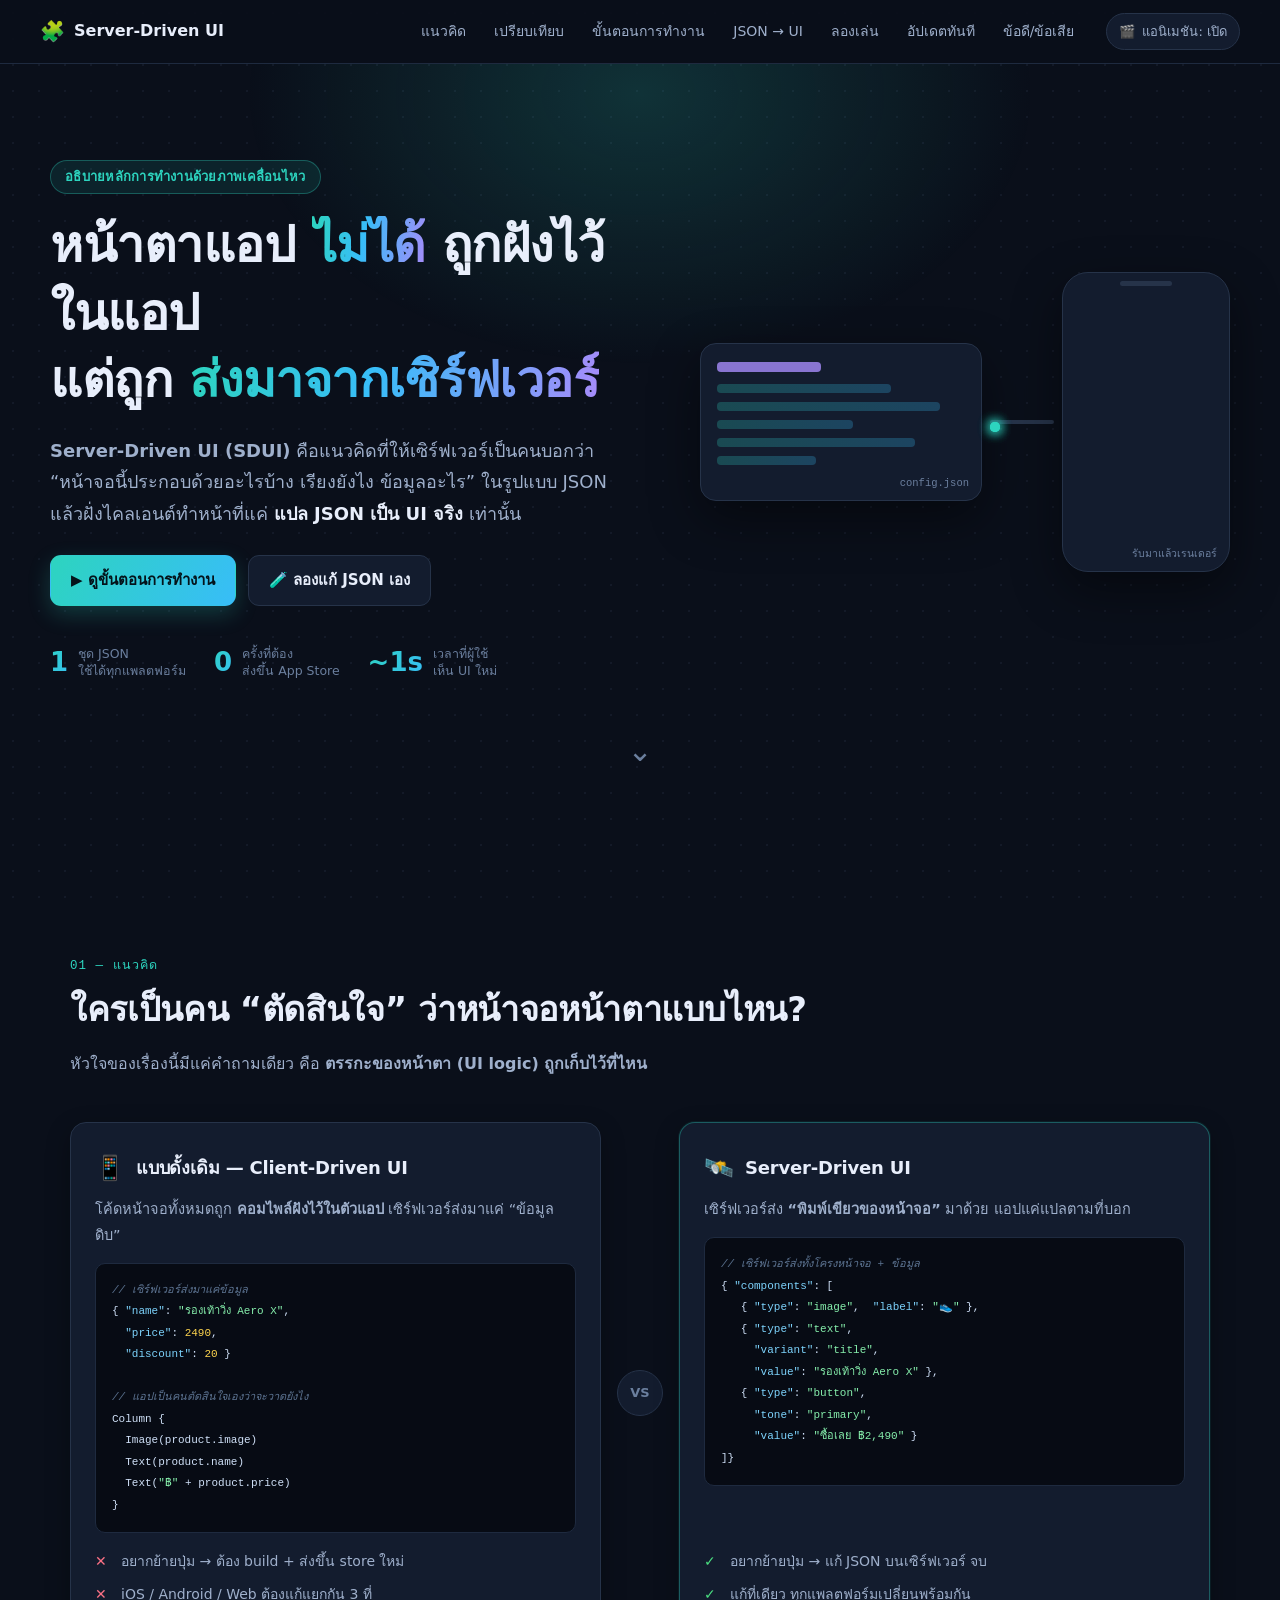
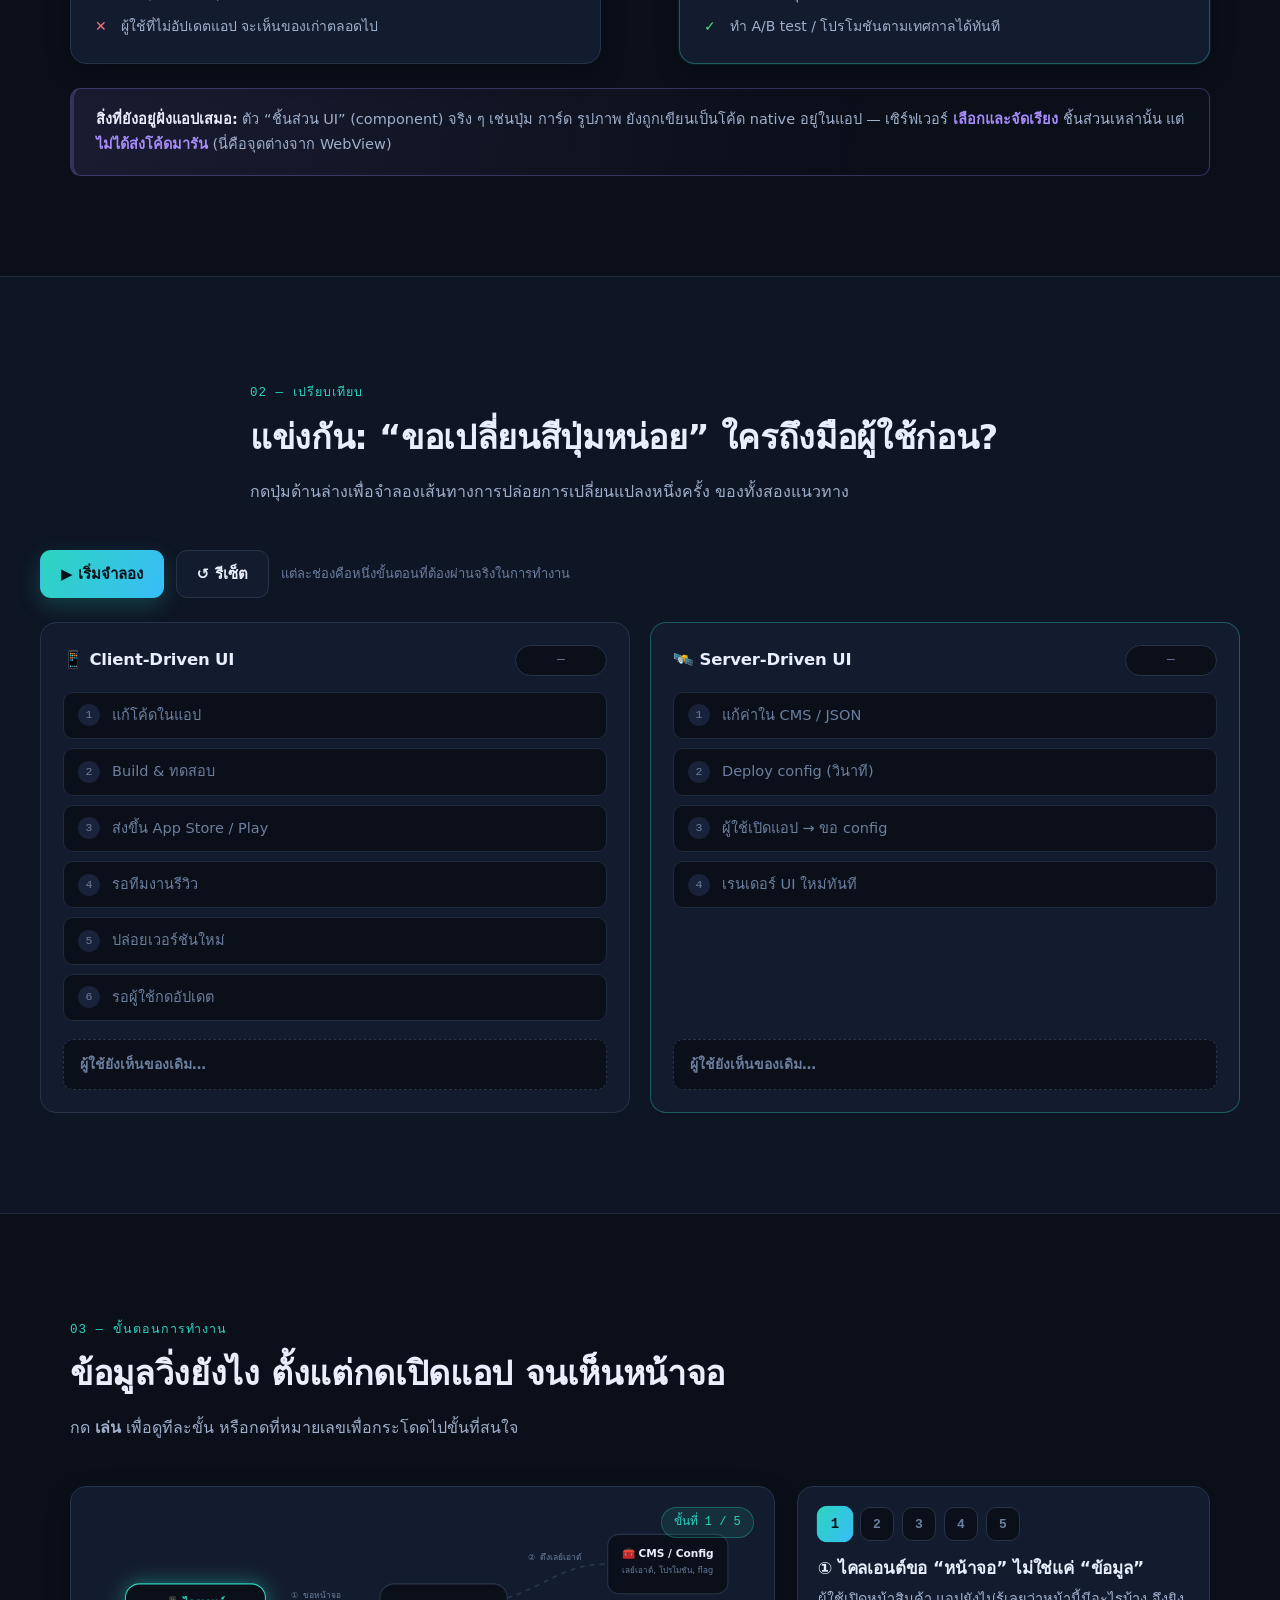
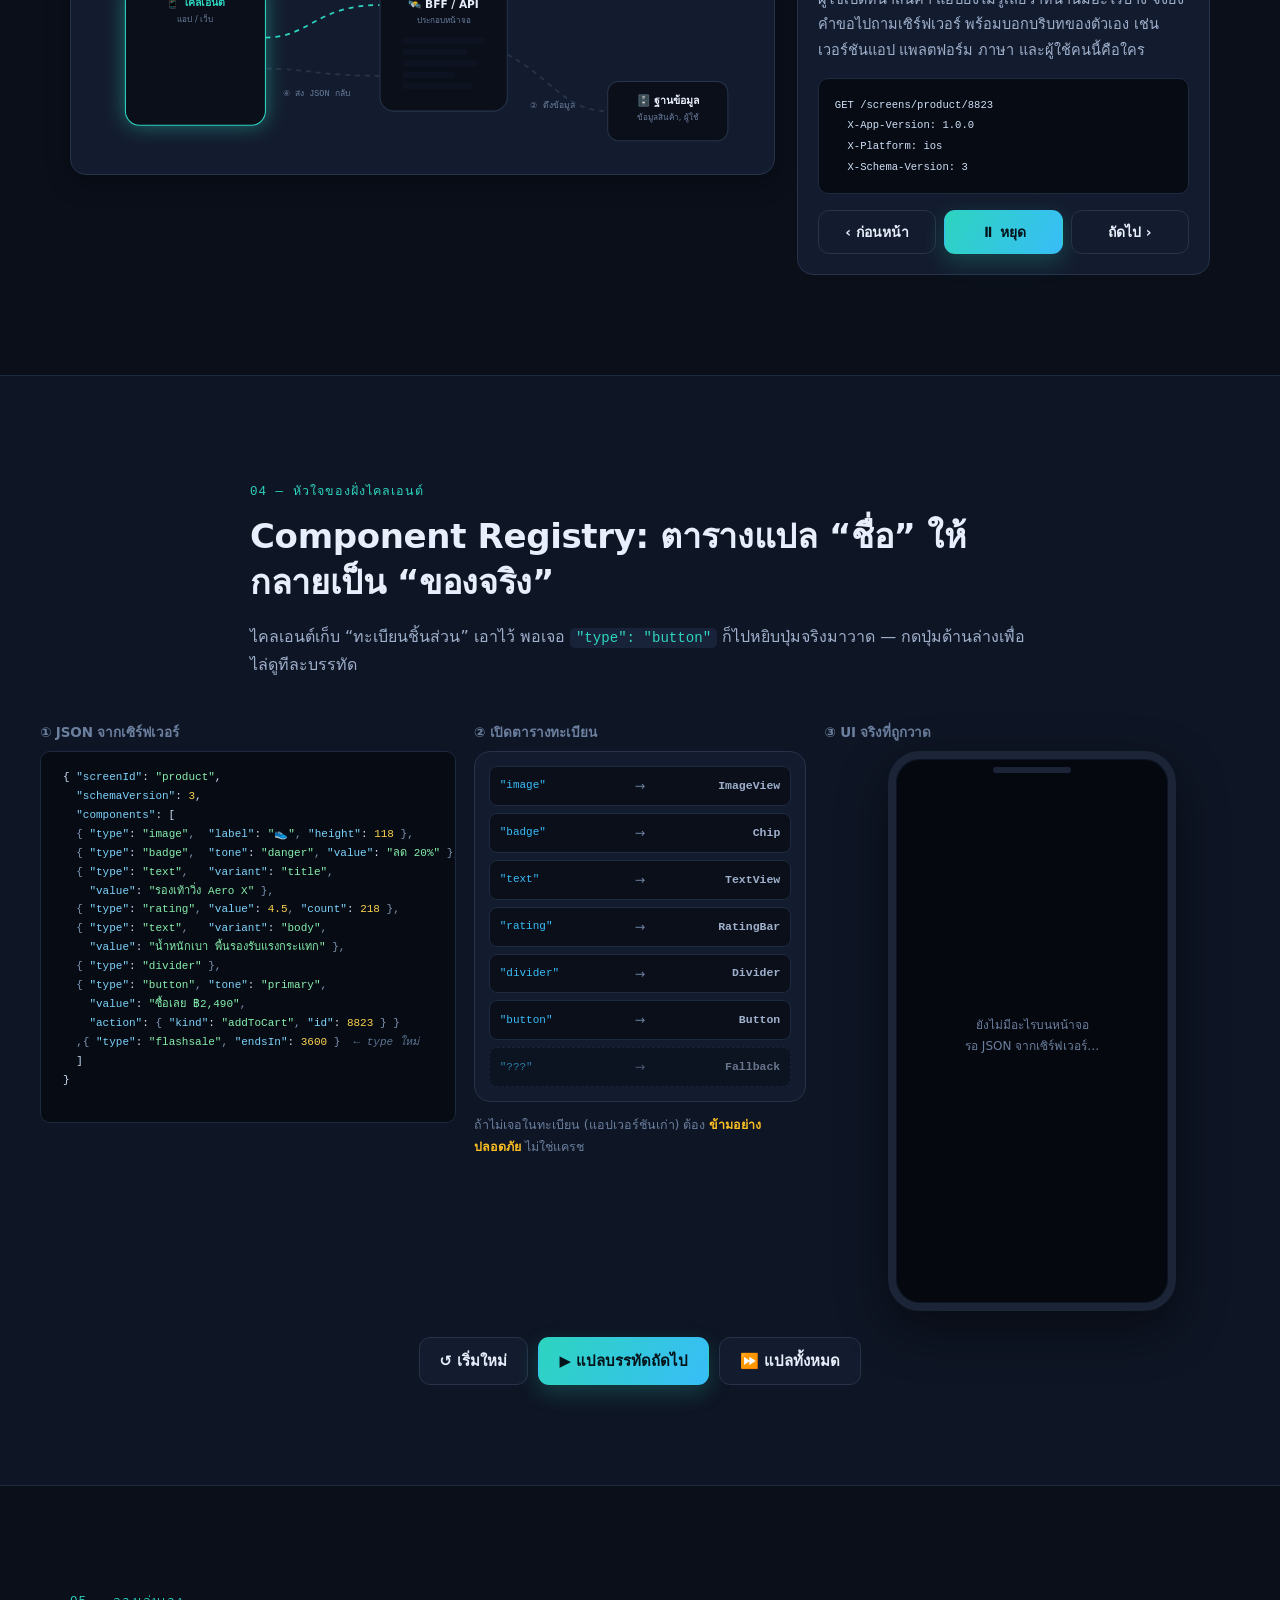
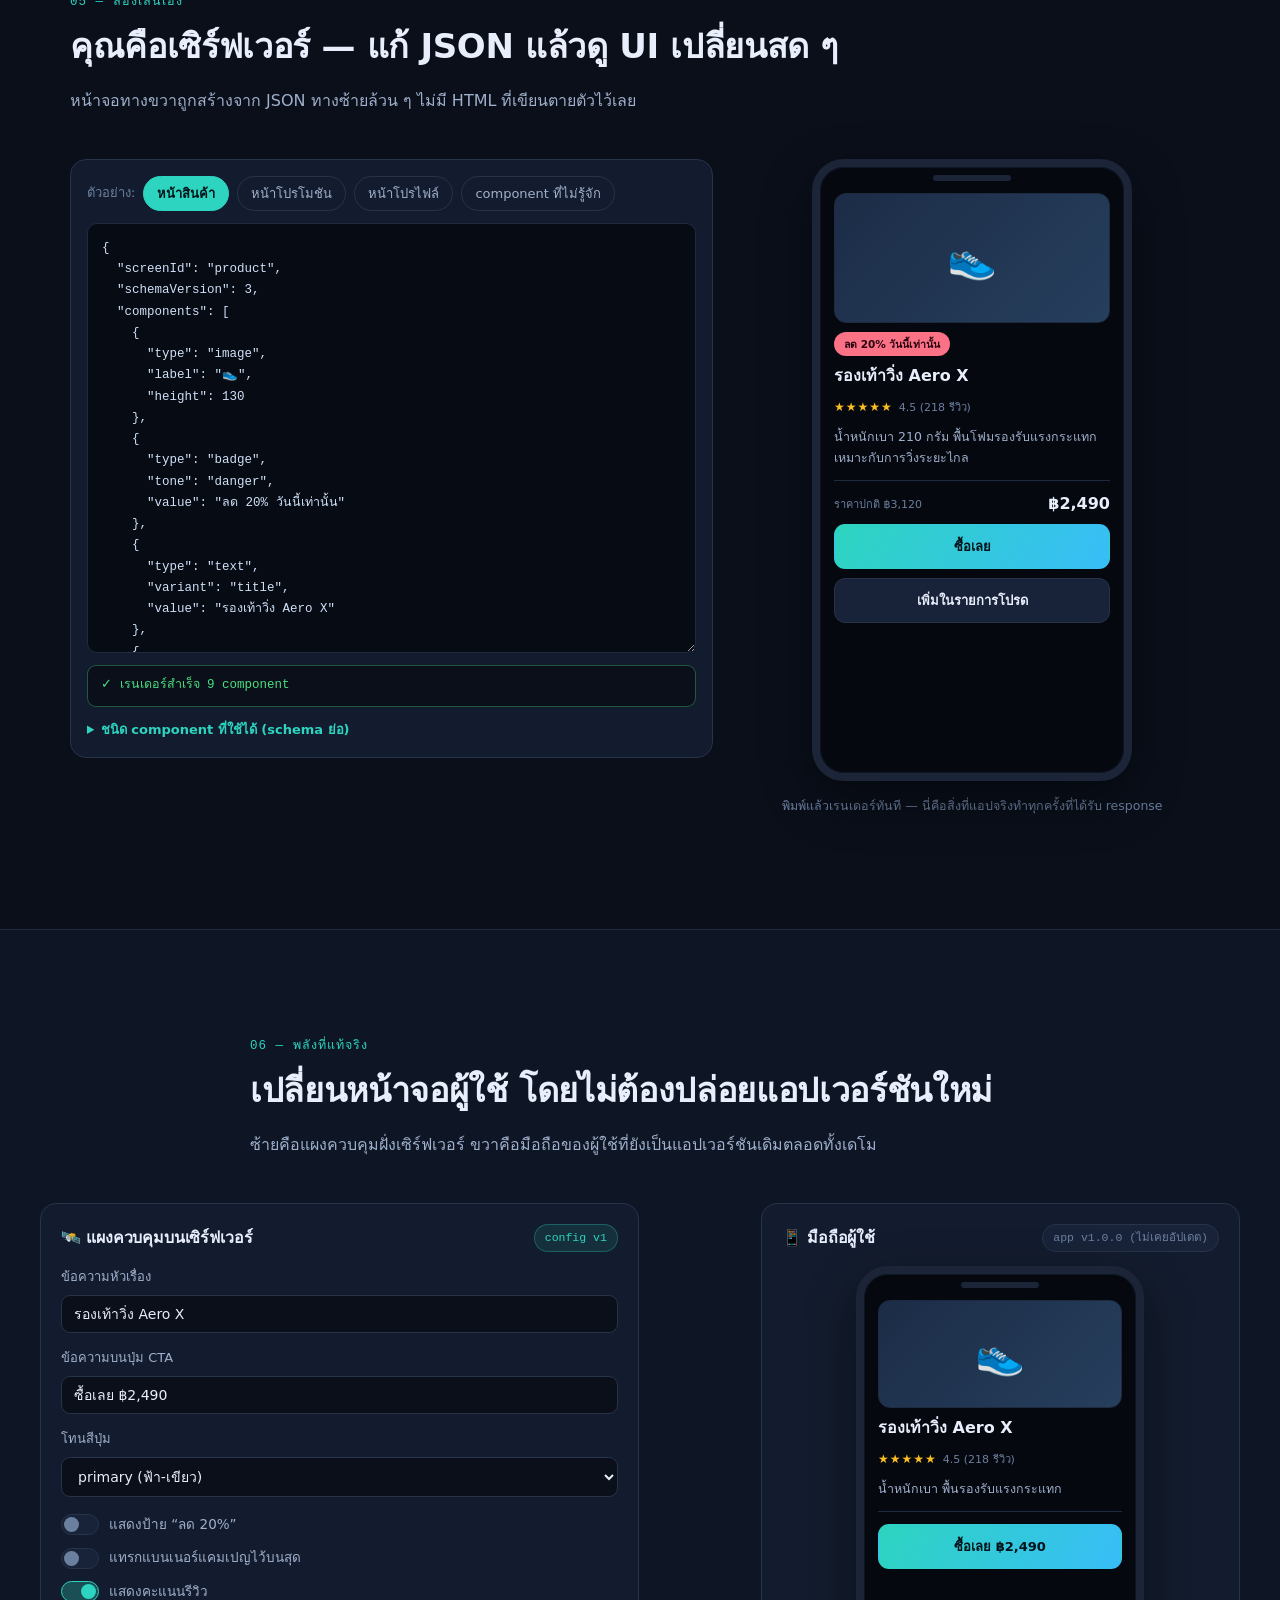
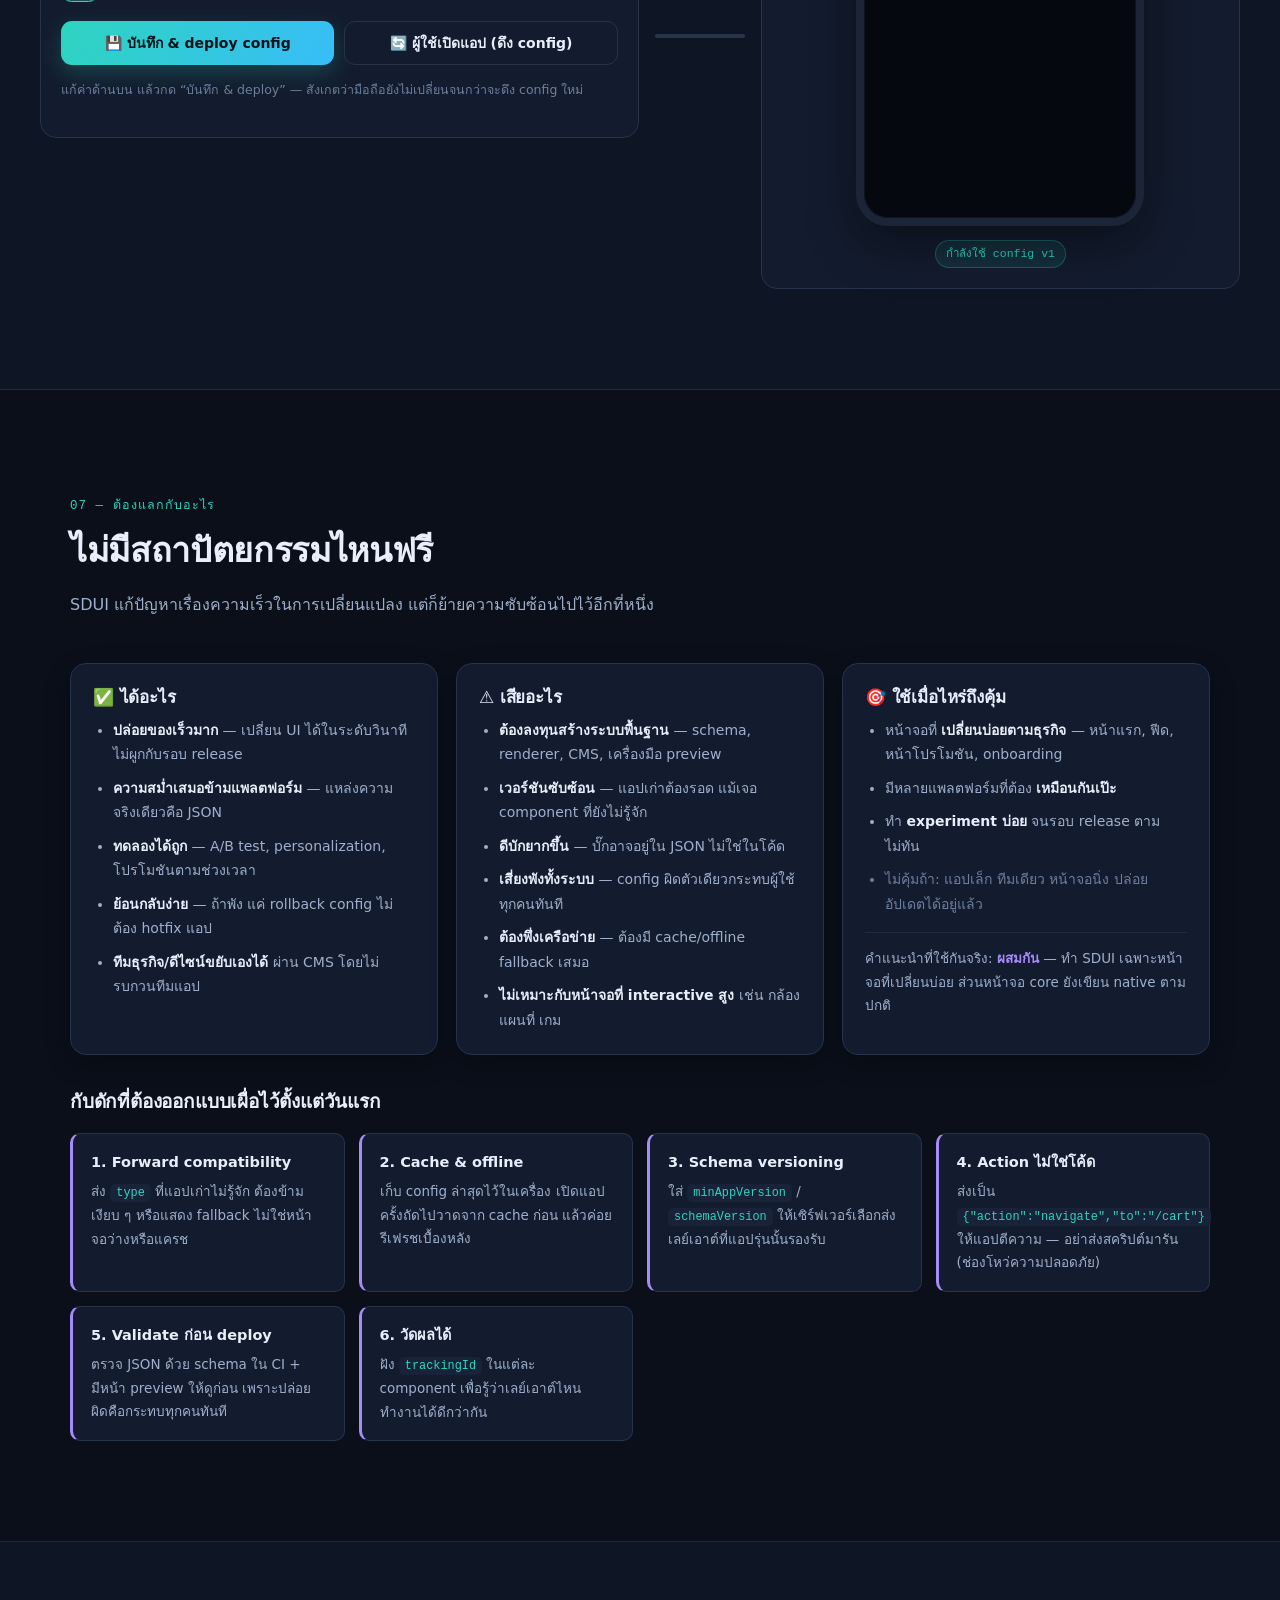
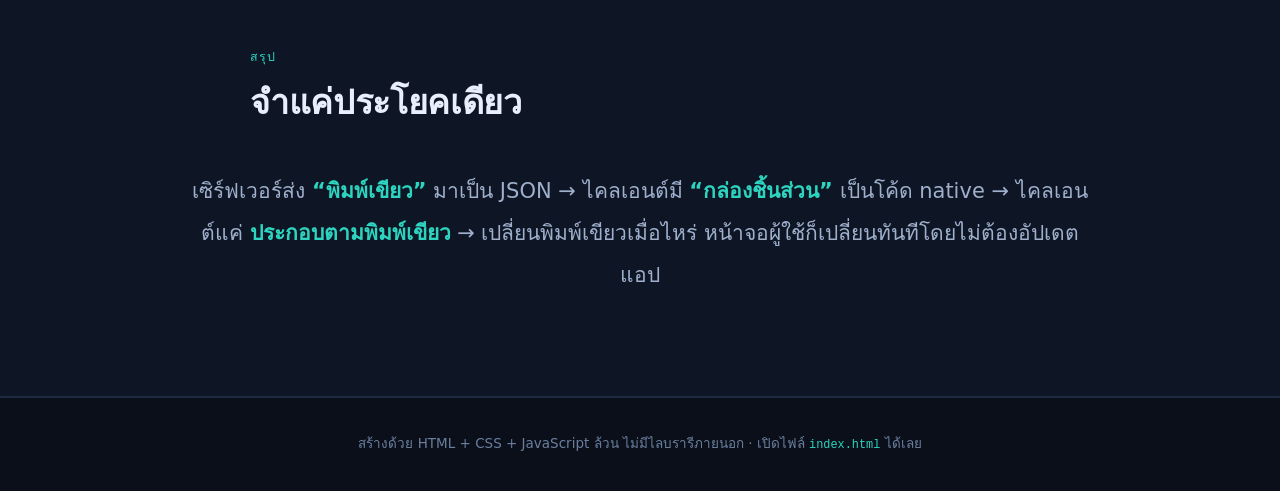
==== index.html @ 6b98ae70 "เพิ่มหน้าเว็บอธิบายหลักการทำงานของ Server-Driven UI ด้วยแอนิเมชัน สร้างหน้าเว็บภาษาไทยแบบ interactiv" ====
<!DOCTYPE html>
<html lang="th">
<head>
<meta charset="UTF-8">
<meta name="viewport" content="width=device-width, initial-scale=1">
<title>Server-Driven UI — อธิบายหลักการทำงานด้วยภาพเคลื่อนไหว</title>
<meta name="description" content="หน้าเว็บอธิบายหลักการทำงานของ Server-Driven UI (SDUI) ด้วยแอนิเมชัน HTML/CSS/JavaScript พร้อม playground ให้ลองเล่นจริง">
<link rel="stylesheet" href="assets/css/style.css">
<link rel="icon" href="data:image/svg+xml,<svg xmlns='http://www.w3.org/2000/svg' viewBox='0 0 100 100'><text y='.9em' font-size='90'>🧩</text></svg>">
</head>
<body>

<!-- ============ NAV ============ -->
<header class="nav" id="nav">
  <a class="nav__brand" href="#top">
    <span class="nav__logo">🧩</span>
    <span>Server-Driven UI</span>
  </a>
  <nav class="nav__links">
    <a href="#concept">แนวคิด</a>
    <a href="#compare">เปรียบเทียบ</a>
    <a href="#flow">ขั้นตอนการทำงาน</a>
    <a href="#render">JSON → UI</a>
    <a href="#playground">ลองเล่น</a>
    <a href="#update">อัปเดตทันที</a>
    <a href="#tradeoff">ข้อดี/ข้อเสีย</a>
  </nav>
  <button class="motion-toggle" id="motionToggle" title="เปิด/ปิดแอนิเมชัน" aria-pressed="false">
    <span aria-hidden="true">🎬</span><span class="motion-toggle__label">แอนิเมชัน: เปิด</span>
  </button>
</header>
<div class="scroll-progress" id="scrollProgress"></div>

<!-- ============ HERO ============ -->
<section class="hero" id="top">
  <div class="hero__glow" aria-hidden="true"></div>
  <div class="hero__inner">
    <div class="hero__copy">
      <span class="pill">อธิบายหลักการทำงานด้วยภาพเคลื่อนไหว</span>
      <h1>หน้าตาแอป <em>ไม่ได้</em> ถูกฝังไว้ในแอป<br>แต่ถูก <em>ส่งมาจากเซิร์ฟเวอร์</em></h1>
      <p class="hero__lead">
        <strong>Server-Driven UI (SDUI)</strong> คือแนวคิดที่ให้เซิร์ฟเวอร์เป็นคนบอกว่า
        “หน้าจอนี้ประกอบด้วยอะไรบ้าง เรียงยังไง ข้อมูลอะไร” ในรูปแบบ JSON
        แล้วฝั่งไคลเอนต์ทำหน้าที่แค่ <em>แปล JSON เป็น UI จริง</em> เท่านั้น
      </p>
      <div class="hero__cta">
        <a class="btn btn--primary" href="#flow">▶ ดูขั้นตอนการทำงาน</a>
        <a class="btn btn--ghost" href="#playground">🧪 ลองแก้ JSON เอง</a>
      </div>
      <ul class="hero__stats">
        <li><b>1</b><span>ชุด JSON<br>ใช้ได้ทุกแพลตฟอร์ม</span></li>
        <li><b>0</b><span>ครั้งที่ต้อง<br>ส่งขึ้น App Store</span></li>
        <li><b>~1s</b><span>เวลาที่ผู้ใช้<br>เห็น UI ใหม่</span></li>
      </ul>
    </div>

    <!-- แอนิเมชันวนลูป: JSON → UI -->
    <div class="hero__demo" aria-hidden="true">
      <div class="loop">
        <div class="loop__json">
          <div class="loop__bar loop__bar--head"></div>
          <div class="loop__line" style="--w:70%"></div>
          <div class="loop__line" style="--w:90%"></div>
          <div class="loop__line" style="--w:55%"></div>
          <div class="loop__line" style="--w:80%"></div>
          <div class="loop__line" style="--w:40%"></div>
          <span class="loop__tag">config.json</span>
        </div>
        <div class="loop__wire">
          <span class="loop__dot"></span>
          <span class="loop__dot" style="animation-delay:.5s"></span>
          <span class="loop__dot" style="animation-delay:1s"></span>
        </div>
        <div class="loop__phone">
          <div class="loop__notch"></div>
          <div class="loop__screen">
            <div class="loop__el loop__el--img"></div>
            <div class="loop__el loop__el--title"></div>
            <div class="loop__el loop__el--text"></div>
            <div class="loop__el loop__el--text" style="--w:60%"></div>
            <div class="loop__el loop__el--btn"></div>
          </div>
          <span class="loop__tag">รับมาแล้วเรนเดอร์</span>
        </div>
      </div>
    </div>
  </div>
  <a class="hero__scroll" href="#concept" aria-label="เลื่อนลง">⌄</a>
</section>

<main>

<!-- ============ CONCEPT ============ -->
<section class="section" id="concept">
  <div class="section__head reveal">
    <span class="kicker">01 — แนวคิด</span>
    <h2>ใครเป็นคน “ตัดสินใจ” ว่าหน้าจอหน้าตาแบบไหน?</h2>
    <p>หัวใจของเรื่องนี้มีแค่คำถามเดียว คือ <b>ตรรกะของหน้าตา (UI logic) ถูกเก็บไว้ที่ไหน</b></p>
  </div>

  <div class="split reveal">
    <article class="brief brief--classic">
      <header><span class="brief__icon">📱</span><h3>แบบดั้งเดิม — Client-Driven UI</h3></header>
      <p>โค้ดหน้าจอทั้งหมดถูก <b>คอมไพล์ฝังไว้ในตัวแอป</b> เซิร์ฟเวอร์ส่งมาแค่ “ข้อมูลดิบ”</p>
      <pre class="code"><code><span class="c-cm">// เซิร์ฟเวอร์ส่งมาแค่ข้อมูล</span>
{ <span class="c-k">"name"</span>: <span class="c-s">"รองเท้าวิ่ง Aero X"</span>,
  <span class="c-k">"price"</span>: <span class="c-n">2490</span>,
  <span class="c-k">"discount"</span>: <span class="c-n">20</span> }

<span class="c-cm">// แอปเป็นคนตัดสินใจเองว่าจะวาดยังไง</span>
Column {
  Image(product.image)
  Text(product.name)
  Text(<span class="c-s">"฿"</span> + product.price)
}</code></pre>
      <ul class="brief__list">
        <li class="bad">อยากย้ายปุ่ม → ต้อง build + ส่งขึ้น store ใหม่</li>
        <li class="bad">iOS / Android / Web ต้องแก้แยกกัน 3 ที่</li>
        <li class="bad">ผู้ใช้ที่ไม่อัปเดตแอป จะเห็นของเก่าตลอดไป</li>
      </ul>
    </article>

    <div class="split__vs" aria-hidden="true"><span>VS</span></div>

    <article class="brief brief--sdui">
      <header><span class="brief__icon">🛰️</span><h3>Server-Driven UI</h3></header>
      <p>เซิร์ฟเวอร์ส่ง <b>“พิมพ์เขียวของหน้าจอ”</b> มาด้วย แอปแค่แปลตามที่บอก</p>
      <pre class="code"><code><span class="c-cm">// เซิร์ฟเวอร์ส่งทั้งโครงหน้าจอ + ข้อมูล</span>
{ <span class="c-k">"components"</span>: [
   { <span class="c-k">"type"</span>: <span class="c-s">"image"</span>,  <span class="c-k">"label"</span>: <span class="c-s">"👟"</span> },
   { <span class="c-k">"type"</span>: <span class="c-s">"text"</span>,
     <span class="c-k">"variant"</span>: <span class="c-s">"title"</span>,
     <span class="c-k">"value"</span>: <span class="c-s">"รองเท้าวิ่ง Aero X"</span> },
   { <span class="c-k">"type"</span>: <span class="c-s">"button"</span>,
     <span class="c-k">"tone"</span>: <span class="c-s">"primary"</span>,
     <span class="c-k">"value"</span>: <span class="c-s">"ซื้อเลย ฿2,490"</span> }
]}</code></pre>
      <ul class="brief__list">
        <li class="good">อยากย้ายปุ่ม → แก้ JSON บนเซิร์ฟเวอร์ จบ</li>
        <li class="good">แก้ที่เดียว ทุกแพลตฟอร์มเปลี่ยนพร้อมกัน</li>
        <li class="good">ทำ A/B test / โปรโมชันตามเทศกาลได้ทันที</li>
      </ul>
    </article>
  </div>

  <div class="note reveal">
    <b>สิ่งที่ยังอยู่ฝั่งแอปเสมอ:</b> ตัว “ชิ้นส่วน UI” (component) จริง ๆ เช่นปุ่ม การ์ด รูปภาพ
    ยังถูกเขียนเป็นโค้ด native อยู่ในแอป — เซิร์ฟเวอร์ <em>เลือกและจัดเรียง</em> ชิ้นส่วนเหล่านั้น
    แต่ <em>ไม่ได้ส่งโค้ดมารัน</em> (นี่คือจุดต่างจาก WebView)
  </div>
</section>

<!-- ============ COMPARE / RACE ============ -->
<section class="section section--alt" id="compare">
  <div class="section__head reveal">
    <span class="kicker">02 — เปรียบเทียบ</span>
    <h2>แข่งกัน: “ขอเปลี่ยนสีปุ่มหน่อย” ใครถึงมือผู้ใช้ก่อน?</h2>
    <p>กดปุ่มด้านล่างเพื่อจำลองเส้นทางการปล่อยการเปลี่ยนแปลงหนึ่งครั้ง ของทั้งสองแนวทาง</p>
  </div>

  <div class="race reveal">
    <div class="race__toolbar">
      <button class="btn btn--primary" id="raceStart">▶ เริ่มจำลอง</button>
      <button class="btn btn--ghost" id="raceReset">↺ รีเซ็ต</button>
      <span class="race__hint">แต่ละช่องคือหนึ่งขั้นตอนที่ต้องผ่านจริงในการทำงาน</span>
    </div>

    <div class="race__lanes">
      <div class="lane" data-lane="classic">
        <div class="lane__head">
          <h3>📱 Client-Driven UI</h3>
          <span class="lane__clock" data-clock>—</span>
        </div>
        <ol class="lane__steps">
          <li data-step><i>1</i> แก้โค้ดในแอป</li>
          <li data-step><i>2</i> Build &amp; ทดสอบ</li>
          <li data-step><i>3</i> ส่งขึ้น App Store / Play</li>
          <li data-step><i>4</i> รอทีมงานรีวิว</li>
          <li data-step><i>5</i> ปล่อยเวอร์ชันใหม่</li>
          <li data-step><i>6</i> รอผู้ใช้กดอัปเดต</li>
        </ol>
        <div class="lane__result" data-result>ผู้ใช้ยังเห็นของเดิม…</div>
      </div>

      <div class="lane lane--sdui" data-lane="sdui">
        <div class="lane__head">
          <h3>🛰️ Server-Driven UI</h3>
          <span class="lane__clock" data-clock>—</span>
        </div>
        <ol class="lane__steps">
          <li data-step><i>1</i> แก้ค่าใน CMS / JSON</li>
          <li data-step><i>2</i> Deploy config (วินาที)</li>
          <li data-step><i>3</i> ผู้ใช้เปิดแอป → ขอ config</li>
          <li data-step><i>4</i> เรนเดอร์ UI ใหม่ทันที</li>
        </ol>
        <div class="lane__result" data-result>ผู้ใช้ยังเห็นของเดิม…</div>
      </div>
    </div>
  </div>
</section>

<!-- ============ FLOW ============ -->
<section class="section" id="flow">
  <div class="section__head reveal">
    <span class="kicker">03 — ขั้นตอนการทำงาน</span>
    <h2>ข้อมูลวิ่งยังไง ตั้งแต่กดเปิดแอป จนเห็นหน้าจอ</h2>
    <p>กด <b>เล่น</b> เพื่อดูทีละขั้น หรือกดที่หมายเลขเพื่อกระโดดไปขั้นที่สนใจ</p>
  </div>

  <div class="flow reveal">
    <div class="flow__stage">
      <svg id="flowSvg" viewBox="0 0 960 372" role="img" aria-label="แผนภาพการไหลของข้อมูลใน Server-Driven UI">
        <defs>
          <marker id="arrow" viewBox="0 0 10 10" refX="9" refY="5" markerWidth="7" markerHeight="7" orient="auto-start-reverse">
            <path d="M0,0 L10,5 L0,10 z" fill="currentColor"></path>
          </marker>
          <linearGradient id="gClient" x1="0" y1="0" x2="1" y2="1">
            <stop offset="0%" stop-color="#2dd4bf"></stop><stop offset="100%" stop-color="#0ea5e9"></stop>
          </linearGradient>
          <linearGradient id="gServer" x1="0" y1="0" x2="1" y2="1">
            <stop offset="0%" stop-color="#a78bfa"></stop><stop offset="100%" stop-color="#6366f1"></stop>
          </linearGradient>
        </defs>

        <!-- เส้นทาง -->
        <path id="p1" class="wire" d="M258,196 C320,196 330,150 420,150"></path>
        <path id="p2" class="wire" d="M600,140 C660,120 680,92 742,92"></path>
        <path id="p3" class="wire" d="M600,220 C660,250 680,300 742,300"></path>
        <path id="p4" class="wire" d="M420,250 C330,250 320,240 258,240"></path>

        <!-- Client -->
        <g class="node" id="nClient">
          <rect x="60" y="120" width="198" height="200" rx="20"></rect>
          <text class="node__t" x="159" y="152">📱 ไคลเอนต์</text>
          <text class="node__s" x="159" y="174">แอป / เว็บ</text>
          <g id="clientUI" class="mini">
            <rect class="mini__el" x="92" y="192" width="134" height="26" rx="6"></rect>
            <rect class="mini__el" x="92" y="226" width="100" height="12" rx="4"></rect>
            <rect class="mini__el" x="92" y="246" width="134" height="12" rx="4"></rect>
            <rect class="mini__el mini__el--cta" x="92" y="272" width="134" height="24" rx="8"></rect>
          </g>
        </g>

        <!-- Server -->
        <g class="node" id="nServer">
          <rect x="420" y="120" width="180" height="180" rx="20"></rect>
          <text class="node__t" x="510" y="154">🛰️ BFF / API</text>
          <text class="node__s" x="510" y="176">ประกอบหน้าจอ</text>
          <g id="serverJson" class="jsonlines">
            <rect x="452" y="196" width="116" height="9" rx="4"></rect>
            <rect x="452" y="212" width="92"  height="9" rx="4"></rect>
            <rect x="452" y="228" width="106" height="9" rx="4"></rect>
            <rect x="452" y="244" width="74"  height="9" rx="4"></rect>
            <rect x="452" y="260" width="98"  height="9" rx="4"></rect>
          </g>
        </g>

        <!-- CMS -->
        <g class="node node--sm" id="nCms">
          <rect x="742" y="50" width="170" height="84" rx="16"></rect>
          <text class="node__t" x="827" y="82">🧰 CMS / Config</text>
          <text class="node__s" x="827" y="104">เลย์เอาต์, โปรโมชัน, flag</text>
        </g>

        <!-- DB -->
        <g class="node node--sm" id="nDb">
          <rect x="742" y="258" width="170" height="84" rx="16"></rect>
          <text class="node__t" x="827" y="290">🗄️ ฐานข้อมูล</text>
          <text class="node__s" x="827" y="312">ข้อมูลสินค้า, ผู้ใช้</text>
        </g>

        <text class="wire__label" x="330" y="140">① ขอหน้าจอ</text>
        <text class="wire__label" x="668" y="86">② ดึงเลย์เอาต์</text>
        <text class="wire__label" x="664" y="296">② ดึงข้อมูล</text>
        <text class="wire__label" x="330" y="278">④ ส่ง JSON กลับ</text>
      </svg>
      <div class="flow__badge" id="flowBadge">พร้อมเริ่ม</div>
    </div>

    <aside class="flow__panel">
      <div class="flow__steps" id="flowSteps" role="tablist" aria-label="เลือกขั้นตอน"></div>
      <div class="flow__text">
        <h3 id="flowTitle">แต่ละขั้นเกิดอะไรขึ้น</h3>
        <p id="flowDesc">กดปุ่ม “เล่น” เพื่อเริ่มดูการทำงานทีละขั้นตอน</p>
        <pre class="code code--sm"><code id="flowCode">// รอเริ่มทำงาน…</code></pre>
      </div>
      <div class="flow__controls">
        <button class="btn btn--ghost" id="flowPrev">‹ ก่อนหน้า</button>
        <button class="btn btn--primary" id="flowPlay">▶ เล่น</button>
        <button class="btn btn--ghost" id="flowNext">ถัดไป ›</button>
      </div>
    </aside>
  </div>
</section>

<!-- ============ RENDER MAPPING ============ -->
<section class="section section--alt" id="render">
  <div class="section__head reveal">
    <span class="kicker">04 — หัวใจของฝั่งไคลเอนต์</span>
    <h2>Component Registry: ตารางแปล “ชื่อ” ให้กลายเป็น “ของจริง”</h2>
    <p>ไคลเอนต์เก็บ “ทะเบียนชิ้นส่วน” เอาไว้ พอเจอ <code>"type": "button"</code> ก็ไปหยิบปุ่มจริงมาวาด — กดปุ่มด้านล่างเพื่อไล่ดูทีละบรรทัด</p>
  </div>

  <div class="mapping reveal">
    <div class="mapping__col">
      <h4 class="mapping__label">① JSON จากเซิร์ฟเวอร์</h4>
      <pre class="code code--tall" id="mapJson"></pre>
    </div>

    <div class="mapping__col mapping__col--mid">
      <h4 class="mapping__label">② เปิดตารางทะเบียน</h4>
      <div class="registry" id="registry">
        <div class="registry__row" data-type="image"><code>"image"</code><span>→</span><b>ImageView</b></div>
        <div class="registry__row" data-type="badge"><code>"badge"</code><span>→</span><b>Chip</b></div>
        <div class="registry__row" data-type="text"><code>"text"</code><span>→</span><b>TextView</b></div>
        <div class="registry__row" data-type="rating"><code>"rating"</code><span>→</span><b>RatingBar</b></div>
        <div class="registry__row" data-type="divider"><code>"divider"</code><span>→</span><b>Divider</b></div>
        <div class="registry__row" data-type="button"><code>"button"</code><span>→</span><b>Button</b></div>
        <div class="registry__row registry__row--unknown" data-type="__unknown"><code>"???"</code><span>→</span><b>Fallback</b></div>
      </div>
      <p class="mapping__hint">ถ้าไม่เจอในทะเบียน (แอปเวอร์ชันเก่า) ต้อง <b>ข้ามอย่างปลอดภัย</b> ไม่ใช่แครช</p>
    </div>

    <div class="mapping__col">
      <h4 class="mapping__label">③ UI จริงที่ถูกวาด</h4>
      <div class="phone">
        <div class="phone__notch"></div>
        <div class="phone__screen" id="mapScreen"></div>
      </div>
    </div>
  </div>

  <div class="mapping__controls reveal">
    <button class="btn btn--ghost" id="mapReset">↺ เริ่มใหม่</button>
    <button class="btn btn--primary" id="mapStep">▶ แปลบรรทัดถัดไป</button>
    <button class="btn btn--ghost" id="mapAll">⏩ แปลทั้งหมด</button>
  </div>
</section>

<!-- ============ PLAYGROUND ============ -->
<section class="section" id="playground">
  <div class="section__head reveal">
    <span class="kicker">05 — ลองเล่นเอง</span>
    <h2>คุณคือเซิร์ฟเวอร์ — แก้ JSON แล้วดู UI เปลี่ยนสด ๆ</h2>
    <p>หน้าจอทางขวาถูกสร้างจาก JSON ทางซ้ายล้วน ๆ ไม่มี HTML ที่เขียนตายตัวไว้เลย</p>
  </div>

  <div class="playground reveal">
    <div class="playground__editor">
      <div class="playground__presets">
        <span>ตัวอย่าง:</span>
        <button class="chip" data-preset="product">หน้าสินค้า</button>
        <button class="chip" data-preset="promo">หน้าโปรโมชัน</button>
        <button class="chip" data-preset="profile">หน้าโปรไฟล์</button>
        <button class="chip chip--warn" data-preset="unknown">component ที่ไม่รู้จัก</button>
      </div>
      <textarea id="pgInput" spellcheck="false" aria-label="แก้ไข JSON ของหน้าจอ"></textarea>
      <div class="playground__status" id="pgStatus"></div>
      <details class="playground__docs">
        <summary>ชนิด component ที่ใช้ได้ (schema ย่อ)</summary>
        <ul>
          <li><code>text</code> — <code>value</code>, <code>variant</code>: title / body / caption</li>
          <li><code>button</code> — <code>value</code>, <code>tone</code>: primary / secondary / danger</li>
          <li><code>image</code> — <code>label</code> (อีโมจิ), <code>height</code></li>
          <li><code>card</code> — <code>children</code>: [...]</li>
          <li><code>row</code> — <code>children</code>: [...] (วางแนวนอน)</li>
          <li><code>badge</code> — <code>value</code>, <code>tone</code></li>
          <li><code>rating</code> — <code>value</code> (0–5), <code>count</code></li>
          <li><code>input</code> — <code>placeholder</code></li>
          <li><code>list</code> — <code>items</code>: ["...", "..."]</li>
          <li><code>divider</code>, <code>spacer</code></li>
        </ul>
      </details>
    </div>

    <div class="playground__preview">
      <div class="phone phone--lg">
        <div class="phone__notch"></div>
        <div class="phone__screen" id="pgScreen"></div>
      </div>
      <p class="playground__caption">พิมพ์แล้วเรนเดอร์ทันที — นี่คือสิ่งที่แอปจริงทำทุกครั้งที่ได้รับ response</p>
    </div>
  </div>
</section>

<!-- ============ INSTANT UPDATE ============ -->
<section class="section section--alt" id="update">
  <div class="section__head reveal">
    <span class="kicker">06 — พลังที่แท้จริง</span>
    <h2>เปลี่ยนหน้าจอผู้ใช้ โดยไม่ต้องปล่อยแอปเวอร์ชันใหม่</h2>
    <p>ซ้ายคือแผงควบคุมฝั่งเซิร์ฟเวอร์ ขวาคือมือถือของผู้ใช้ที่ยังเป็นแอปเวอร์ชันเดิมตลอดทั้งเดโม</p>
  </div>

  <div class="ota reveal">
    <div class="ota__server">
      <div class="ota__panelhead">
        <h3>🛰️ แผงควบคุมบนเซิร์ฟเวอร์</h3>
        <span class="tag" id="otaServerVer">config v1</span>
      </div>

      <label class="field">
        <span>ข้อความหัวเรื่อง</span>
        <input type="text" id="otaTitle" value="รองเท้าวิ่ง Aero X" maxlength="40">
      </label>

      <label class="field">
        <span>ข้อความบนปุ่ม CTA</span>
        <input type="text" id="otaCta" value="ซื้อเลย ฿2,490" maxlength="30">
      </label>

      <label class="field">
        <span>โทนสีปุ่ม</span>
        <select id="otaTone">
          <option value="primary">primary (ฟ้า-เขียว)</option>
          <option value="secondary">secondary (เทา)</option>
          <option value="danger">danger (แดง — เร่งการตัดสินใจ)</option>
        </select>
      </label>

      <div class="field field--switches">
        <label class="switch"><input type="checkbox" id="otaBadge"><span></span>แสดงป้าย “ลด 20%”</label>
        <label class="switch"><input type="checkbox" id="otaBanner"><span></span>แทรกแบนเนอร์แคมเปญไว้บนสุด</label>
        <label class="switch"><input type="checkbox" id="otaReview" checked><span></span>แสดงคะแนนรีวิว</label>
      </div>

      <div class="ota__actions">
        <button class="btn btn--primary" id="otaDeploy">💾 บันทึก &amp; deploy config</button>
        <button class="btn btn--ghost" id="otaFetch">🔄 ผู้ใช้เปิดแอป (ดึง config)</button>
      </div>
      <p class="ota__hint" id="otaHint">แก้ค่าด้านบน แล้วกด “บันทึก &amp; deploy” — สังเกตว่ามือถือยังไม่เปลี่ยนจนกว่าจะดึง config ใหม่</p>
    </div>

    <div class="ota__wire" aria-hidden="true"><span class="ota__packet" id="otaPacket">{ }</span></div>

    <div class="ota__client">
      <div class="ota__panelhead">
        <h3>📱 มือถือผู้ใช้</h3>
        <span class="tag tag--fixed">app v1.0.0 (ไม่เคยอัปเดต)</span>
      </div>
      <div class="phone">
        <div class="phone__notch"></div>
        <div class="phone__screen" id="otaScreen"></div>
      </div>
      <span class="tag" id="otaClientVer">กำลังใช้ config v1</span>
    </div>
  </div>
</section>

<!-- ============ TRADEOFF ============ -->
<section class="section" id="tradeoff">
  <div class="section__head reveal">
    <span class="kicker">07 — ต้องแลกกับอะไร</span>
    <h2>ไม่มีสถาปัตยกรรมไหนฟรี</h2>
    <p>SDUI แก้ปัญหาเรื่องความเร็วในการเปลี่ยนแปลง แต่ก็ย้ายความซับซ้อนไปไว้อีกที่หนึ่ง</p>
  </div>

  <div class="cards reveal">
    <article class="card card--good">
      <h3>✅ ได้อะไร</h3>
      <ul>
        <li><b>ปล่อยของเร็วมาก</b> — เปลี่ยน UI ได้ในระดับวินาที ไม่ผูกกับรอบ release</li>
        <li><b>ความสม่ำเสมอข้ามแพลตฟอร์ม</b> — แหล่งความจริงเดียวคือ JSON</li>
        <li><b>ทดลองได้ถูก</b> — A/B test, personalization, โปรโมชันตามช่วงเวลา</li>
        <li><b>ย้อนกลับง่าย</b> — ถ้าพัง แค่ rollback config ไม่ต้อง hotfix แอป</li>
        <li><b>ทีมธุรกิจ/ดีไซน์ขยับเองได้</b> ผ่าน CMS โดยไม่รบกวนทีมแอป</li>
      </ul>
    </article>
    <article class="card card--bad">
      <h3>⚠️ เสียอะไร</h3>
      <ul>
        <li><b>ต้องลงทุนสร้างระบบพื้นฐาน</b> — schema, renderer, CMS, เครื่องมือ preview</li>
        <li><b>เวอร์ชันซับซ้อน</b> — แอปเก่าต้องรอด แม้เจอ component ที่ยังไม่รู้จัก</li>
        <li><b>ดีบักยากขึ้น</b> — บั๊กอาจอยู่ใน JSON ไม่ใช่ในโค้ด</li>
        <li><b>เสี่ยงพังทั้งระบบ</b> — config ผิดตัวเดียวกระทบผู้ใช้ทุกคนทันที</li>
        <li><b>ต้องพึ่งเครือข่าย</b> — ต้องมี cache/offline fallback เสมอ</li>
        <li><b>ไม่เหมาะกับหน้าจอที่ interactive สูง</b> เช่น กล้อง แผนที่ เกม</li>
      </ul>
    </article>
    <article class="card card--tip">
      <h3>🎯 ใช้เมื่อไหร่ถึงคุ้ม</h3>
      <ul>
        <li>หน้าจอที่ <b>เปลี่ยนบ่อยตามธุรกิจ</b> — หน้าแรก, ฟีด, หน้าโปรโมชัน, onboarding</li>
        <li>มีหลายแพลตฟอร์มที่ต้อง <b>เหมือนกันเป๊ะ</b></li>
        <li>ทำ <b>experiment บ่อย</b> จนรอบ release ตามไม่ทัน</li>
        <li class="muted">ไม่คุ้มถ้า: แอปเล็ก ทีมเดียว หน้าจอนิ่ง ปล่อยอัปเดตได้อยู่แล้ว</li>
      </ul>
      <p class="card__foot">คำแนะนำที่ใช้กันจริง: <b>ผสมกัน</b> — ทำ SDUI เฉพาะหน้าจอที่เปลี่ยนบ่อย ส่วนหน้าจอ core ยังเขียน native ตามปกติ</p>
    </article>
  </div>

  <div class="pitfalls reveal">
    <h3>กับดักที่ต้องออกแบบเผื่อไว้ตั้งแต่วันแรก</h3>
    <div class="pitfalls__grid">
      <div><b>1. Forward compatibility</b><p>ส่ง <code>type</code> ที่แอปเก่าไม่รู้จัก ต้องข้ามเงียบ ๆ หรือแสดง fallback ไม่ใช่หน้าจอว่างหรือแครช</p></div>
      <div><b>2. Cache &amp; offline</b><p>เก็บ config ล่าสุดไว้ในเครื่อง เปิดแอปครั้งถัดไปวาดจาก cache ก่อน แล้วค่อยรีเฟรชเบื้องหลัง</p></div>
      <div><b>3. Schema versioning</b><p>ใส่ <code>minAppVersion</code> / <code>schemaVersion</code> ให้เซิร์ฟเวอร์เลือกส่งเลย์เอาต์ที่แอปรุ่นนั้นรองรับ</p></div>
      <div><b>4. Action ไม่ใช่โค้ด</b><p>ส่งเป็น <code>{"action":"navigate","to":"/cart"}</code> ให้แอปตีความ — อย่าส่งสคริปต์มารัน (ช่องโหว่ความปลอดภัย)</p></div>
      <div><b>5. Validate ก่อน deploy</b><p>ตรวจ JSON ด้วย schema ใน CI + มีหน้า preview ให้ดูก่อน เพราะปล่อยผิดคือกระทบทุกคนทันที</p></div>
      <div><b>6. วัดผลได้</b><p>ฝัง <code>trackingId</code> ในแต่ละ component เพื่อรู้ว่าเลย์เอาต์ไหนทำงานได้ดีกว่ากัน</p></div>
    </div>
  </div>
</section>

<!-- ============ RECAP ============ -->
<section class="section section--alt" id="recap">
  <div class="section__head reveal">
    <span class="kicker">สรุป</span>
    <h2>จำแค่ประโยคเดียว</h2>
  </div>
  <p class="recap reveal">
    เซิร์ฟเวอร์ส่ง <b>“พิมพ์เขียว”</b> มาเป็น JSON → ไคลเอนต์มี <b>“กล่องชิ้นส่วน”</b> เป็นโค้ด native →
    ไคลเอนต์แค่ <b>ประกอบตามพิมพ์เขียว</b> → เปลี่ยนพิมพ์เขียวเมื่อไหร่ หน้าจอผู้ใช้ก็เปลี่ยนทันทีโดยไม่ต้องอัปเดตแอป
  </p>
</section>

</main>

<footer class="footer">
  <p>สร้างด้วย HTML + CSS + JavaScript ล้วน ไม่มีไลบรารีภายนอก · เปิดไฟล์ <code>index.html</code> ได้เลย</p>
</footer>

<script src="assets/js/renderer.js"></script>
<script src="assets/js/main.js"></script>
</body>
</html>
---- assets/css/style.css ----
/* =====================================================================
   Server-Driven UI — หน้าอธิบายหลักการทำงาน
   สไตล์ทั้งหมดเขียนเอง ไม่มี framework
   ===================================================================== */

:root {
  --bg:            #0a0f1a;
  --bg-alt:        #0e1524;
  --surface:       #131c2e;
  --surface-2:     #182339;
  --line:          #263349;
  --line-soft:     #1e2a3f;

  --text:          #e8eefb;
  --text-dim:      #9fb0cc;
  --text-faint:    #6b7f9e;

  --brand:         #2dd4bf;
  --brand-2:       #38bdf8;
  --accent:        #a78bfa;
  --warn:          #fbbf24;
  --danger:        #fb7185;
  --good:          #4ade80;

  --radius:        16px;
  --radius-sm:     10px;
  --shadow:        0 18px 50px rgba(0, 0, 0, .45);
  --shadow-soft:   0 8px 24px rgba(0, 0, 0, .3);

  --mono: "JetBrains Mono", "Fira Code", "SF Mono", ui-monospace, Menlo, Consolas, monospace;
  --sans: "Noto Sans Thai", "IBM Plex Sans Thai", "Sarabun", "Leelawadee UI",
          system-ui, -apple-system, "Segoe UI", Roboto, sans-serif;
}

* { box-sizing: border-box; }

html { scroll-behavior: smooth; scroll-padding-top: 84px; }

body {
  margin: 0;
  background: var(--bg);
  color: var(--text);
  font-family: var(--sans);
  font-size: 16px;
  line-height: 1.75;
  -webkit-font-smoothing: antialiased;
  overflow-x: hidden;
}

/* พื้นหลังลายจุดจาง ๆ ทั้งหน้า */
body::before {
  content: "";
  position: fixed;
  inset: 0;
  background-image: radial-gradient(rgba(148, 178, 224, .07) 1px, transparent 1px);
  background-size: 26px 26px;
  pointer-events: none;
  z-index: 0;
}

h1, h2, h3, h4 { line-height: 1.35; margin: 0 0 .5em; font-weight: 800; letter-spacing: -.01em; }
p { margin: 0 0 1em; }
code { font-family: var(--mono); font-size: .88em; }
:focus-visible { outline: 2px solid var(--brand); outline-offset: 3px; border-radius: 6px; }

/* ---------------------------------------------------------------- NAV */
.nav {
  position: sticky; top: 0; z-index: 50;
  display: flex; align-items: center; gap: 20px;
  padding: 12px clamp(16px, 4vw, 40px);
  background: rgba(10, 15, 26, .82);
  backdrop-filter: blur(14px);
  border-bottom: 1px solid var(--line-soft);
}
.nav__brand {
  display: flex; align-items: center; gap: 9px;
  color: var(--text); text-decoration: none; font-weight: 800; white-space: nowrap;
}
.nav__logo { font-size: 20px; }
.nav__links {
  display: flex; gap: 4px; margin-left: auto;
  overflow-x: auto; scrollbar-width: none;
}
.nav__links::-webkit-scrollbar { display: none; }
.nav__links a {
  color: var(--text-dim); text-decoration: none; font-size: 14px;
  padding: 7px 12px; border-radius: 999px; white-space: nowrap;
  transition: background .2s, color .2s;
}
.nav__links a:hover { color: var(--text); background: var(--surface-2); }
.nav__links a.is-active { color: #04131a; background: linear-gradient(120deg, var(--brand), var(--brand-2)); font-weight: 700; }

.motion-toggle {
  flex: none;
  display: flex; align-items: center; gap: 7px;
  font-family: inherit; font-size: 13px; color: var(--text-dim);
  background: var(--surface); border: 1px solid var(--line);
  padding: 7px 12px; border-radius: 999px; cursor: pointer;
  transition: border-color .2s, color .2s;
}
.motion-toggle:hover { color: var(--text); border-color: var(--brand); }
@media (max-width: 900px) { .motion-toggle__label { display: none; } }

.scroll-progress {
  position: fixed; top: 0; left: 0; height: 3px; width: 0;
  background: linear-gradient(90deg, var(--brand), var(--brand-2), var(--accent));
  z-index: 60; transition: width .1s linear;
}

/* --------------------------------------------------------------- HERO */
.hero { position: relative; padding: clamp(48px, 8vw, 96px) clamp(16px, 4vw, 40px) 72px; overflow: hidden; }
.hero__glow {
  position: absolute; top: -280px; left: 50%; transform: translateX(-50%);
  width: 900px; height: 620px; pointer-events: none;
  background: radial-gradient(ellipse at center, rgba(45, 212, 191, .18), transparent 62%);
}
.hero__inner {
  position: relative; z-index: 1;
  max-width: 1180px; margin: 0 auto;
  display: grid; grid-template-columns: 1.05fr .95fr; gap: clamp(24px, 5vw, 64px); align-items: center;
}
.pill {
  display: inline-block; font-size: 13px; font-weight: 700; letter-spacing: .02em;
  color: var(--brand); background: rgba(45, 212, 191, .1);
  border: 1px solid rgba(45, 212, 191, .32);
  padding: 5px 14px; border-radius: 999px; margin-bottom: 18px;
}
.hero h1 { font-size: clamp(28px, 4.4vw, 50px); margin-bottom: 20px; }
.hero h1 em {
  font-style: normal;
  background: linear-gradient(100deg, var(--brand), var(--brand-2) 45%, var(--accent));
  -webkit-background-clip: text; background-clip: text; color: transparent;
}
.hero__lead { color: var(--text-dim); font-size: clamp(15px, 1.5vw, 18px); max-width: 56ch; }
.hero__lead em { color: var(--text); font-style: normal; font-weight: 700; }
.hero__cta { display: flex; flex-wrap: wrap; gap: 12px; margin: 26px 0 34px; }

.hero__stats { display: flex; gap: 28px; list-style: none; margin: 0; padding: 0; flex-wrap: wrap; }
.hero__stats li { display: flex; align-items: center; gap: 10px; }
.hero__stats b {
  font-size: 26px;
  background: linear-gradient(120deg, var(--brand), var(--brand-2));
  -webkit-background-clip: text; background-clip: text; color: transparent;
}
.hero__stats span { font-size: 12.5px; color: var(--text-faint); line-height: 1.4; }

.hero__scroll {
  display: block; width: max-content; margin: 40px auto 0;
  font-size: 30px; color: var(--text-faint); text-decoration: none;
  animation: bob 1.8s ease-in-out infinite;
}
@keyframes bob { 0%, 100% { transform: translateY(0); } 50% { transform: translateY(8px); } }

/* แอนิเมชันวนลูปใน hero: JSON → สาย → มือถือ */
.loop { display: grid; grid-template-columns: 1fr 64px 168px; align-items: center; gap: 8px; }
.loop__json, .loop__phone { position: relative; }
.loop__json {
  background: var(--surface); border: 1px solid var(--line); border-radius: var(--radius);
  padding: 18px 16px 26px; box-shadow: var(--shadow);
}
.loop__bar--head { height: 10px; width: 42%; border-radius: 4px; background: var(--accent); opacity: .8; margin-bottom: 12px; }
.loop__line {
  height: 9px; width: var(--w); border-radius: 4px; margin-bottom: 9px;
  background: linear-gradient(90deg, var(--brand), var(--brand-2));
  opacity: .25;
  animation: lineOn 6s linear infinite;
}
.loop__line:nth-child(2) { animation-delay: 0s; }
.loop__line:nth-child(3) { animation-delay: .18s; }
.loop__line:nth-child(4) { animation-delay: .36s; }
.loop__line:nth-child(5) { animation-delay: .54s; }
.loop__line:nth-child(6) { animation-delay: .72s; }
@keyframes lineOn {
  0%, 4% { opacity: .22; transform: translateX(0); }
  10%, 55% { opacity: 1; }
  70%, 100% { opacity: .22; }
}
.loop__tag {
  position: absolute; bottom: 8px; right: 12px;
  font-family: var(--mono); font-size: 10.5px; color: var(--text-faint);
}

.loop__wire { position: relative; height: 4px; background: var(--line); border-radius: 2px; }
.loop__dot {
  position: absolute; top: 50%; width: 10px; height: 10px; border-radius: 50%;
  background: var(--brand); box-shadow: 0 0 12px var(--brand);
  animation: travel 6s linear infinite;
}
@keyframes travel {
  0%, 12% { left: -6px; transform: translateY(-50%) scale(0); opacity: 0; }
  18% { transform: translateY(-50%) scale(1); opacity: 1; }
  40% { left: calc(100% - 4px); transform: translateY(-50%) scale(1); opacity: 1; }
  46%, 100% { left: calc(100% - 4px); transform: translateY(-50%) scale(0); opacity: 0; }
}

.loop__phone {
  position: relative; height: 300px; border-radius: 26px;
  background: var(--surface); border: 1px solid var(--line);
  box-shadow: var(--shadow); padding: 20px 12px 26px;
}
.loop__notch {
  position: absolute; top: 8px; left: 50%; transform: translateX(-50%);
  width: 52px; height: 5px; border-radius: 3px; background: var(--line);
}
.loop__screen { display: flex; flex-direction: column; gap: 9px; height: 100%; }
.loop__el {
  border-radius: 6px; background: var(--surface-2);
  opacity: 0; transform: translateY(10px) scale(.97);
  animation: pop 6s ease infinite;
}
.loop__el--img { height: 92px; border-radius: 10px; background: linear-gradient(135deg, #1f3352, #24405f); animation-delay: .1s; }
.loop__el--title { height: 15px; width: 78%; animation-delay: .35s; }
.loop__el--text { height: 10px; width: var(--w, 90%); animation-delay: .55s; }
.loop__el--text:nth-of-type(4) { animation-delay: .7s; }
.loop__el--btn {
  height: 30px; margin-top: auto; border-radius: 9px;
  background: linear-gradient(120deg, var(--brand), var(--brand-2)); animation-delay: .9s;
}
@keyframes pop {
  0%, 30% { opacity: 0; transform: translateY(10px) scale(.97); }
  40%, 92% { opacity: 1; transform: translateY(0) scale(1); }
  98%, 100% { opacity: 0; transform: translateY(10px) scale(.97); }
}

/* ------------------------------------------------------------ SECTION */
.section {
  position: relative; z-index: 1;
  padding: clamp(56px, 8vw, 100px) clamp(16px, 4vw, 40px);
  max-width: 1220px; margin: 0 auto;
}
.section--alt { max-width: none; background: var(--bg-alt); border-block: 1px solid var(--line-soft); }
.section--alt > * { max-width: 1220px; margin-inline: auto; }

.section__head { max-width: 780px; margin-bottom: 44px; }
.kicker {
  display: inline-block; font-family: var(--mono); font-size: 12.5px; letter-spacing: .08em;
  color: var(--brand); margin-bottom: 10px;
}
.section__head h2 { font-size: clamp(23px, 3.1vw, 34px); }
.section__head p { color: var(--text-dim); margin: 0; }
.section__head code, .note code, .pitfalls code {
  background: var(--surface-2); padding: 2px 6px; border-radius: 5px; color: var(--brand);
}

/* ------------------------------------------------------------- BUTTON */
.btn {
  display: inline-flex; align-items: center; gap: 8px;
  font-family: inherit; font-size: 15px; font-weight: 700;
  padding: 11px 20px; border-radius: 11px; border: 1px solid transparent;
  cursor: pointer; text-decoration: none; transition: transform .15s, box-shadow .2s, background .2s, border-color .2s;
}
.btn--primary {
  color: #04131a; background: linear-gradient(120deg, var(--brand), var(--brand-2));
  box-shadow: 0 8px 22px rgba(45, 212, 191, .22);
}
.btn--primary:hover { transform: translateY(-2px); box-shadow: 0 12px 28px rgba(45, 212, 191, .32); }
.btn--ghost { color: var(--text); background: var(--surface); border-color: var(--line); }
.btn--ghost:hover { border-color: var(--brand); color: var(--brand); }
.btn:disabled { opacity: .45; cursor: not-allowed; transform: none; box-shadow: none; }

.chip {
  font-family: inherit; font-size: 13px; color: var(--text-dim);
  background: var(--surface); border: 1px solid var(--line);
  padding: 6px 13px; border-radius: 999px; cursor: pointer; transition: .2s;
}
.chip:hover, .chip.is-active { color: #04131a; background: var(--brand); border-color: var(--brand); font-weight: 700; }
.chip--warn:hover, .chip--warn.is-active { background: var(--warn); border-color: var(--warn); }

.tag {
  display: inline-block; font-family: var(--mono); font-size: 11.5px;
  color: var(--brand); background: rgba(45, 212, 191, .1);
  border: 1px solid rgba(45, 212, 191, .3); padding: 3px 10px; border-radius: 999px;
}
.tag--fixed { color: var(--text-faint); background: var(--surface-2); border-color: var(--line); }

/* --------------------------------------------------------------- CODE */
.code {
  margin: 0; padding: 16px; overflow: auto;
  background: #070b14; border: 1px solid var(--line-soft); border-radius: var(--radius-sm);
  font-family: var(--mono); font-size: 12.5px; line-height: 1.72; color: #cfe0f7;
  tab-size: 2;
}
.code--sm { font-size: 12px; max-height: 168px; }
.code--tall { height: 372px; }
.c-k  { color: #7dd3fc; }
.c-s  { color: #86efac; }
.c-n  { color: #fcd34d; }
.c-cm { color: #5c7391; font-style: italic; }
.c-p  { color: #7f95b3; }

/* ------------------------------------------------------- 01 · CONCEPT */
.split { display: grid; grid-template-columns: 1fr 54px 1fr; gap: 12px; align-items: stretch; }
.split__vs { display: grid; place-items: center; }
.split__vs span {
  display: grid; place-items: center; width: 46px; height: 46px; border-radius: 50%;
  font-size: 13px; font-weight: 800; color: var(--text-faint);
  background: var(--surface); border: 1px solid var(--line);
}
.brief {
  background: var(--surface); border: 1px solid var(--line);
  border-radius: var(--radius); padding: 24px; box-shadow: var(--shadow-soft);
  display: flex; flex-direction: column;
}
.brief--sdui { border-color: rgba(45, 212, 191, .35); box-shadow: 0 0 0 1px rgba(45, 212, 191, .08), var(--shadow-soft); }
.brief header { display: flex; align-items: center; gap: 11px; margin-bottom: 8px; }
.brief header h3 { margin: 0; font-size: 18px; }
.brief__icon { font-size: 24px; }
.brief > p { color: var(--text-dim); font-size: 14.5px; }
.brief .code { margin-bottom: 16px; }
.brief__list { list-style: none; margin: auto 0 0; padding: 0; display: grid; gap: 8px; font-size: 14px; }
.brief__list li { padding-left: 26px; position: relative; color: var(--text-dim); }
.brief__list li::before { position: absolute; left: 0; top: 0; }
.brief__list .bad::before  { content: "✕"; color: var(--danger); font-weight: 800; }
.brief__list .good::before { content: "✓"; color: var(--good); font-weight: 800; }

.note {
  margin-top: 24px; padding: 18px 22px; font-size: 14.5px; color: var(--text-dim);
  background: linear-gradient(100deg, rgba(167, 139, 250, .1), transparent 70%);
  border: 1px solid rgba(167, 139, 250, .28); border-left-width: 4px; border-radius: var(--radius-sm);
}
.note b { color: var(--text); }
.note em { color: var(--accent); font-style: normal; font-weight: 700; }

/* --------------------------------------------------------- 02 · RACE */
.race__toolbar { display: flex; flex-wrap: wrap; align-items: center; gap: 12px; margin-bottom: 24px; }
.race__hint { font-size: 13px; color: var(--text-faint); }
.race__lanes { display: grid; grid-template-columns: 1fr 1fr; gap: 20px; }

.lane {
  background: var(--surface); border: 1px solid var(--line);
  border-radius: var(--radius); padding: 22px; display: flex; flex-direction: column;
}
.lane--sdui { border-color: rgba(45, 212, 191, .35); }
.lane__head { display: flex; align-items: center; justify-content: space-between; gap: 12px; margin-bottom: 16px; }
.lane__head h3 { margin: 0; font-size: 16.5px; }
.lane__clock {
  font-family: var(--mono); font-size: 13px; color: var(--text-faint);
  background: var(--bg); border: 1px solid var(--line); padding: 3px 11px; border-radius: 999px;
  min-width: 92px; text-align: center;
}
.lane__steps { list-style: none; margin: 0 0 18px; padding: 0; display: grid; gap: 9px; }
.lane__steps li {
  display: flex; align-items: center; gap: 12px; font-size: 14.5px; color: var(--text-faint);
  background: var(--bg); border: 1px solid var(--line-soft); border-radius: var(--radius-sm);
  padding: 10px 14px; position: relative; overflow: hidden;
  transition: color .3s, border-color .3s, transform .3s;
}
.lane__steps li i {
  flex: none; display: grid; place-items: center;
  width: 22px; height: 22px; border-radius: 50%; font-style: normal;
  font-family: var(--mono); font-size: 11.5px;
  background: var(--surface-2); color: var(--text-faint); transition: .3s;
}
.lane__steps li.is-running { color: var(--text); border-color: var(--brand-2); transform: translateX(4px); }
.lane__steps li.is-running i { background: var(--brand-2); color: #04131a; }
.lane__steps li.is-running::after {
  content: ""; position: absolute; inset: 0; pointer-events: none;
  background: linear-gradient(90deg, transparent, rgba(56, 189, 248, .14), transparent);
  animation: sweep 1s linear infinite;
}
@keyframes sweep { from { transform: translateX(-100%); } to { transform: translateX(100%); } }
.lane__steps li.is-done { color: var(--text-dim); border-color: rgba(74, 222, 128, .3); }
.lane__steps li.is-done i { background: var(--good); color: #052e16; }
.lane__steps li.is-done i::before { content: "✓"; }
.lane__steps li.is-done i { font-size: 0; }
.lane__steps li.is-done i::before { font-size: 12px; }

.lane__result {
  margin-top: auto; padding: 12px 16px; border-radius: var(--radius-sm);
  font-size: 14px; font-weight: 700; color: var(--text-faint);
  background: var(--bg); border: 1px dashed var(--line);
  transition: .35s;
}
.lane__result.is-win {
  color: #052e16; background: linear-gradient(120deg, var(--good), #22d3ee);
  border-style: solid; border-color: transparent;
  animation: pulseWin .5s ease;
}
.lane__result.is-late { color: var(--warn); border-color: rgba(251, 191, 36, .4); }
@keyframes pulseWin { 0% { transform: scale(.96); } 60% { transform: scale(1.03); } 100% { transform: scale(1); } }

/* --------------------------------------------------------- 03 · FLOW */
.flow { display: grid; grid-template-columns: 1.45fr .85fr; gap: 22px; align-items: start; }
.flow__stage {
  position: relative;
  background: var(--surface); border: 1px solid var(--line);
  border-radius: var(--radius); padding: 12px; box-shadow: var(--shadow-soft);
}
#flowSvg { width: 100%; height: auto; display: block; }

.wire { fill: none; stroke: var(--line); stroke-width: 2.5; stroke-dasharray: 7 7; color: var(--line); }
.wire.is-hot { stroke: var(--brand); color: var(--brand); animation: dash 1s linear infinite; }
@keyframes dash { to { stroke-dashoffset: -28; } }
.wire__label { fill: var(--text-faint); font-size: 12px; font-family: var(--mono); text-anchor: middle; }

.node rect {
  fill: var(--bg); stroke: var(--line); stroke-width: 1.5;
  transition: stroke .3s, filter .3s;
}
.node__t { fill: var(--text); font-size: 15px; font-weight: 700; text-anchor: middle; font-family: var(--sans); }
.node__s { fill: var(--text-faint); font-size: 11.5px; text-anchor: middle; font-family: var(--sans); }
.node.is-active rect { stroke: var(--brand); filter: drop-shadow(0 0 14px rgba(45, 212, 191, .45)); }
.node.is-active .node__t { fill: var(--brand); }

/* ต้องมี .node นำหน้า ไม่งั้นกฎ .node rect / .node.is-active rect ด้านบน
   จะชนะและทำให้บล็อกข้างในกลายเป็นกล่องกลวงมีเส้นขอบ */
.node .mini rect { fill: var(--surface-2); stroke: none; opacity: 0; transition: opacity .35s; }
.node .mini rect.mini__el--cta { fill: var(--brand); }
.node .mini.is-on rect { opacity: 1; }
.node .mini.is-on rect:nth-child(1) { transition-delay: 0s; }
.node .mini.is-on rect:nth-child(2) { transition-delay: .12s; }
.node .mini.is-on rect:nth-child(3) { transition-delay: .24s; }
.node .mini.is-on rect:nth-child(4) { transition-delay: .36s; }

.node .jsonlines rect { fill: var(--surface-2); stroke: none; opacity: .25; transition: opacity .3s, fill .3s; }
.node .jsonlines.is-building rect { fill: var(--accent); }
.node .jsonlines.is-building rect:nth-child(1) { animation: jl .9s .00s ease forwards; }
.node .jsonlines.is-building rect:nth-child(2) { animation: jl .9s .12s ease forwards; }
.node .jsonlines.is-building rect:nth-child(3) { animation: jl .9s .24s ease forwards; }
.node .jsonlines.is-building rect:nth-child(4) { animation: jl .9s .36s ease forwards; }
.node .jsonlines.is-building rect:nth-child(5) { animation: jl .9s .48s ease forwards; }
@keyframes jl { from { opacity: .25; } to { opacity: 1; } }

.packet { fill: var(--brand); filter: drop-shadow(0 0 8px var(--brand)); }
.packet--json { fill: var(--accent); filter: drop-shadow(0 0 8px var(--accent)); }

.flow__badge {
  position: absolute; top: 20px; right: 20px;
  font-family: var(--mono); font-size: 12px; color: var(--brand);
  background: rgba(45, 212, 191, .1); border: 1px solid rgba(45, 212, 191, .3);
  padding: 4px 12px; border-radius: 999px;
}

.flow__panel {
  background: var(--surface); border: 1px solid var(--line);
  border-radius: var(--radius); padding: 20px; display: flex; flex-direction: column; gap: 16px;
}
.flow__steps { display: flex; gap: 8px; flex-wrap: wrap; }
.flow__steps button {
  width: 34px; height: 34px; border-radius: 10px; cursor: pointer;
  font-family: var(--mono); font-size: 13px; font-weight: 700;
  color: var(--text-faint); background: var(--bg); border: 1px solid var(--line);
  transition: .2s;
}
.flow__steps button:hover { border-color: var(--brand); color: var(--brand); }
.flow__steps button.is-active {
  color: #04131a; background: linear-gradient(120deg, var(--brand), var(--brand-2));
  border-color: transparent; transform: scale(1.08);
}
.flow__steps button.is-past { color: var(--good); border-color: rgba(74, 222, 128, .35); }
.flow__text h3 { font-size: 17px; margin-bottom: 6px; min-height: 1.4em; }
.flow__text p { color: var(--text-dim); font-size: 14.5px; min-height: 5.2em; }
.flow__controls { display: flex; gap: 8px; margin-top: auto; }
.flow__controls .btn { flex: 1; justify-content: center; padding: 10px 12px; font-size: 14px; }

/* ------------------------------------------------------ 04 · MAPPING */
.mapping { display: grid; grid-template-columns: 1fr .8fr 1fr; gap: 18px; align-items: start; }
.mapping__label { font-size: 13.5px; color: var(--text-faint); font-weight: 700; margin-bottom: 10px; }
.mapping__col--mid { display: flex; flex-direction: column; }
.mapping__hint { font-size: 12.5px; color: var(--text-faint); margin: 12px 0 0; }
.mapping__hint b { color: var(--warn); }
.mapping__controls { display: flex; gap: 10px; justify-content: center; margin-top: 26px; flex-wrap: wrap; }

#mapJson .ln { display: block; padding: 0 6px; border-radius: 4px; transition: background .25s, color .25s; }
#mapJson .ln.is-hot { background: rgba(45, 212, 191, .16); box-shadow: inset 2px 0 0 var(--brand); }
#mapJson .ln.is-done { opacity: .45; }

.registry {
  display: grid; gap: 7px;
  background: var(--surface); border: 1px solid var(--line);
  border-radius: var(--radius); padding: 14px;
}
.registry__row {
  display: grid; grid-template-columns: 1fr 18px 1fr; align-items: center; gap: 6px;
  font-size: 12.5px; padding: 8px 10px; border-radius: 8px;
  background: var(--bg); border: 1px solid var(--line-soft);
  transition: .25s;
}
.registry__row code { color: var(--brand-2); }
.registry__row span { color: var(--text-faint); text-align: center; }
.registry__row b { font-family: var(--mono); font-size: 11.5px; color: var(--text-dim); text-align: right; }
.registry__row--unknown { border-style: dashed; opacity: .6; }
.registry__row.is-hit {
  border-color: var(--brand); background: rgba(45, 212, 191, .12);
  transform: translateX(5px); opacity: 1;
}
.registry__row.is-hit b { color: var(--brand); }

/* ------------------------------------------------------------- PHONE */
.phone {
  position: relative; width: 100%; max-width: 288px; margin: 0 auto;
  aspect-ratio: 9 / 17.5;
  background: #05080f; border: 8px solid #1b2537; border-radius: 32px;
  box-shadow: var(--shadow), inset 0 0 0 1px #0d1523; overflow: hidden;
}
.phone--lg { max-width: 320px; }
.phone__notch {
  position: absolute; top: 8px; left: 50%; transform: translateX(-50%);
  width: 78px; height: 6px; border-radius: 4px; background: #1b2537; z-index: 2;
}
.phone__screen {
  position: absolute; inset: 0; padding: 26px 14px 16px;
  overflow-y: auto; overflow-x: hidden;
  display: flex; flex-direction: column; gap: 9px;
  scrollbar-width: thin; scrollbar-color: var(--line) transparent;
}
.phone__screen::-webkit-scrollbar { width: 5px; }
.phone__screen::-webkit-scrollbar-thumb { background: var(--line); border-radius: 3px; }

/* ------------------------------------------- UI ที่ถูกเรนเดอร์จาก JSON */
.ui-enter { animation: uiIn .42s cubic-bezier(.2, .9, .3, 1.3) both; }
@keyframes uiIn { from { opacity: 0; transform: translateY(12px) scale(.96); } to { opacity: 1; transform: none; } }

.ui-text { margin: 0; color: var(--text); }
.ui-text--title   { font-size: 16px; font-weight: 800; line-height: 1.4; }
.ui-text--body    { font-size: 12.5px; color: var(--text-dim); line-height: 1.65; }
.ui-text--caption { font-size: 11px; color: var(--text-faint); }

.ui-image {
  display: grid; place-items: center; border-radius: 12px; font-size: 40px;
  background: linear-gradient(135deg, #1c2c47, #263f5d);
  border: 1px solid var(--line-soft); flex: none;
}
.ui-button {
  font-family: inherit; font-size: 13px; font-weight: 700; width: 100%;
  padding: 11px 14px; border-radius: 11px; border: 1px solid transparent; cursor: pointer;
  transition: transform .12s, filter .2s;
}
.ui-button:active { transform: scale(.97); }
.ui-button--primary   { color: #04131a; background: linear-gradient(120deg, var(--brand), var(--brand-2)); }
.ui-button--secondary { color: var(--text); background: var(--surface-2); border-color: var(--line); }
.ui-button--danger    { color: #2b0410; background: linear-gradient(120deg, #fb7185, #f472b6); }

.ui-card {
  background: rgba(255, 255, 255, .035); border: 1px solid var(--line-soft);
  border-radius: 12px; padding: 12px; display: flex; flex-direction: column; gap: 8px;
}
.ui-row { display: flex; align-items: center; gap: 9px; }
.ui-row > * { flex: 1; }
.ui-row > .ui-image { flex: none; width: 46px; height: 46px; font-size: 22px; }

.ui-badge {
  display: inline-block; align-self: flex-start; width: max-content;
  font-size: 10.5px; font-weight: 800; padding: 3px 10px; border-radius: 999px;
}
.ui-badge--primary   { color: #04131a; background: var(--brand); }
.ui-badge--secondary { color: var(--text-dim); background: var(--surface-2); }
.ui-badge--danger    { color: #2b0410; background: var(--danger); }
.ui-badge--warn      { color: #3b2707; background: var(--warn); }

.ui-divider { height: 1px; background: var(--line-soft); border: 0; margin: 3px 0; flex: none; }
.ui-spacer { flex: none; }
.ui-rating { display: flex; align-items: center; gap: 6px; font-size: 11px; color: var(--text-faint); }
.ui-rating__stars { color: var(--warn); letter-spacing: 1px; font-size: 12px; }
.ui-input {
  font-family: inherit; font-size: 12px; color: var(--text);
  background: var(--bg); border: 1px solid var(--line);
  border-radius: 9px; padding: 9px 11px; width: 100%;
}
.ui-list { margin: 0; padding-left: 18px; display: grid; gap: 5px; font-size: 12px; color: var(--text-dim); }

.ui-fallback {
  font-size: 10.5px; font-family: var(--mono); color: var(--warn);
  border: 1px dashed rgba(251, 191, 36, .5); background: rgba(251, 191, 36, .07);
  border-radius: 9px; padding: 8px 10px; line-height: 1.5;
}
.ui-empty { margin: auto; font-size: 12px; color: var(--text-faint); text-align: center; }

/* --------------------------------------------------- 05 · PLAYGROUND */
.playground { display: grid; grid-template-columns: 1.15fr .85fr; gap: 22px; align-items: start; }
.playground__editor {
  background: var(--surface); border: 1px solid var(--line);
  border-radius: var(--radius); padding: 16px; display: flex; flex-direction: column; gap: 12px;
}
.playground__presets { display: flex; flex-wrap: wrap; align-items: center; gap: 8px; font-size: 13px; color: var(--text-faint); }
#pgInput {
  width: 100%; min-height: 430px; resize: vertical;
  background: #070b14; color: #cfe0f7; caret-color: var(--brand);
  border: 1px solid var(--line-soft); border-radius: var(--radius-sm);
  padding: 14px; font-family: var(--mono); font-size: 12.5px; line-height: 1.7; tab-size: 2;
}
#pgInput:focus { outline: none; border-color: var(--brand); box-shadow: 0 0 0 3px rgba(45, 212, 191, .12); }
.playground__status {
  font-family: var(--mono); font-size: 12.5px; padding: 9px 13px; border-radius: 9px;
  border: 1px solid var(--line-soft); background: var(--bg); color: var(--text-faint);
}
.playground__status.is-ok  { color: var(--good); border-color: rgba(74, 222, 128, .35); }
.playground__status.is-err { color: var(--danger); border-color: rgba(251, 113, 133, .4); background: rgba(251, 113, 133, .07); }
.playground__docs { font-size: 13px; color: var(--text-dim); }
.playground__docs summary { cursor: pointer; color: var(--brand); font-weight: 700; }
.playground__docs ul { margin: 10px 0 0; padding-left: 20px; display: grid; gap: 4px; }
.playground__docs code { color: var(--brand-2); }
.playground__preview { position: sticky; top: 88px; }
.playground__caption { margin-top: 14px; font-size: 12.5px; color: var(--text-faint); text-align: center; }

/* ---------------------------------------------------------- 06 · OTA */
.ota { display: grid; grid-template-columns: 1fr 90px .8fr; gap: 16px; align-items: start; }
.ota__server, .ota__client {
  background: var(--surface); border: 1px solid var(--line);
  border-radius: var(--radius); padding: 20px; display: flex; flex-direction: column; gap: 14px;
}
.ota__client { align-items: center; }
.ota__panelhead { display: flex; align-items: center; justify-content: space-between; gap: 10px; width: 100%; }
.ota__panelhead h3 { margin: 0; font-size: 16px; }

.field { display: grid; gap: 6px; font-size: 13px; color: var(--text-dim); }
.field input[type="text"], .field select {
  font-family: inherit; font-size: 14px; color: var(--text);
  background: var(--bg); border: 1px solid var(--line);
  border-radius: 9px; padding: 10px 12px; width: 100%;
}
.field input:focus, .field select:focus { outline: none; border-color: var(--brand); }
.field--switches { gap: 10px; margin-top: 2px; }
.switch { display: flex; align-items: center; gap: 10px; cursor: pointer; font-size: 13.5px; color: var(--text-dim); }
.switch input { position: absolute; opacity: 0; width: 0; height: 0; }
.switch span {
  flex: none; width: 38px; height: 21px; border-radius: 999px;
  background: var(--surface-2); border: 1px solid var(--line); position: relative; transition: .25s;
}
.switch span::after {
  content: ""; position: absolute; top: 2px; left: 2px; width: 15px; height: 15px;
  border-radius: 50%; background: var(--text-faint); transition: .25s;
}
.switch input:checked + span { background: rgba(45, 212, 191, .28); border-color: var(--brand); }
.switch input:checked + span::after { transform: translateX(17px); background: var(--brand); }
.switch input:focus-visible + span { outline: 2px solid var(--brand); outline-offset: 2px; }

.ota__actions { display: flex; flex-wrap: wrap; gap: 10px; margin-top: 4px; }
.ota__actions .btn { flex: 1; justify-content: center; font-size: 14px; padding: 10px 14px; }
.ota__hint { font-size: 12.5px; color: var(--text-faint); margin: 0; min-height: 3em; }
.ota__hint b { color: var(--brand); }

.ota__wire { position: relative; align-self: center; height: 4px; background: var(--line); border-radius: 2px; margin-top: 180px; }
.ota__packet {
  position: absolute; top: 50%; left: 100%;
  transform: translate(-50%, -50%) scale(0);
  font-family: var(--mono); font-size: 10px; color: #04131a;
  background: var(--brand); border-radius: 6px; padding: 2px 6px;
  box-shadow: 0 0 14px var(--brand); opacity: 0;
}
.ota__packet.is-flying { animation: flyLeft 1.1s cubic-bezier(.5, 0, .3, 1) forwards; }
@keyframes flyLeft {
  0%   { left: 100%; opacity: 0; transform: translate(-50%, -50%) scale(.4); }
  15%  { opacity: 1; transform: translate(-50%, -50%) scale(1); }
  85%  { opacity: 1; transform: translate(-50%, -50%) scale(1); }
  100% { left: 0%; opacity: 0; transform: translate(-50%, -50%) scale(.4); }
}
.ota__wire.is-live { background: linear-gradient(90deg, var(--brand), var(--line)); }

.tag.is-stale { color: var(--warn); background: rgba(251, 191, 36, .1); border-color: rgba(251, 191, 36, .35); }

/* ----------------------------------------------------- 07 · TRADEOFF */
.cards { display: grid; grid-template-columns: repeat(3, 1fr); gap: 18px; }
.card {
  background: var(--surface); border: 1px solid var(--line);
  border-radius: var(--radius); padding: 22px; box-shadow: var(--shadow-soft);
  transition: transform .25s, border-color .25s;
}
.card:hover { transform: translateY(-4px); }
.card h3 { font-size: 17px; }
.card ul { margin: 0; padding-left: 20px; display: grid; gap: 9px; font-size: 14px; color: var(--text-dim); }
.card ul b { color: var(--text); }
.card--good:hover { border-color: rgba(74, 222, 128, .4); }
.card--bad:hover  { border-color: rgba(251, 113, 133, .4); }
.card--tip:hover  { border-color: rgba(167, 139, 250, .45); }
.card .muted { color: var(--text-faint); }
.card__foot {
  margin: 16px 0 0; padding-top: 14px; border-top: 1px solid var(--line-soft);
  font-size: 13.5px; color: var(--text-dim);
}
.card__foot b { color: var(--accent); }

.pitfalls { margin-top: 34px; }
.pitfalls h3 { font-size: 19px; margin-bottom: 18px; }
.pitfalls__grid { display: grid; grid-template-columns: repeat(auto-fit, minmax(272px, 1fr)); gap: 14px; }
.pitfalls__grid > div {
  background: var(--surface); border: 1px solid var(--line);
  border-left: 3px solid var(--accent); border-radius: var(--radius-sm); padding: 16px 18px;
}
.pitfalls__grid b { display: block; margin-bottom: 5px; font-size: 14.5px; }
.pitfalls__grid p { margin: 0; font-size: 13.5px; color: var(--text-dim); }

.recap {
  max-width: 900px; margin: 0 auto; text-align: center;
  font-size: clamp(16px, 2vw, 21px); line-height: 2; color: var(--text-dim);
}
.recap b { color: var(--brand); }

/* ------------------------------------------------------------- FOOTER */
.footer {
  position: relative; z-index: 1;
  padding: 34px 20px; text-align: center;
  border-top: 1px solid var(--line-soft); color: var(--text-faint); font-size: 13.5px;
}
.footer code { color: var(--brand); }

/* --------------------------------------------------------------------
   ลูกของ grid มี min-width:auto เป็นค่าเริ่มต้น ทำให้บล็อกโค้ดยาว ๆ
   ดันคอลัมน์จนหน้าเว็บเลื่อนแนวนอนได้ — บังคับให้เลื่อนอยู่ในกล่องแทน
   -------------------------------------------------------------------- */
.split > *, .race__lanes > *, .flow > *, .mapping > *,
.playground > *, .ota > *, .cards > *, .pitfalls__grid > * { min-width: 0; }

/* ------------------------------------------------------------ REVEAL */
.reveal { opacity: 0; transform: translateY(26px); transition: opacity .7s ease, transform .7s cubic-bezier(.2, .8, .3, 1); }
.reveal.is-in { opacity: 1; transform: none; }

/* ------------------------------------------------------- RESPONSIVE */
@media (max-width: 1080px) {
  .hero__inner { grid-template-columns: 1fr; }
  .hero__demo { max-width: 560px; }
  .flow { grid-template-columns: 1fr; }
  .mapping { grid-template-columns: 1fr 1fr; }
  .mapping__col--mid { grid-column: 1 / -1; order: 3; }
  .registry { grid-template-columns: repeat(auto-fit, minmax(190px, 1fr)); display: grid; }
  .code--tall { height: 360px; }
  .ota { grid-template-columns: 1fr; }
  .ota__wire { margin: 0; height: 46px; width: 4px; justify-self: center; background: var(--line); }
  .ota__packet.is-flying { animation: flyDown 1.1s cubic-bezier(.5, 0, .3, 1) forwards; }
  @keyframes flyDown {
    0%   { top: 0; left: 50%; opacity: 0; transform: translate(-50%, -50%) scale(.4); }
    15%  { opacity: 1; transform: translate(-50%, -50%) scale(1); }
    85%  { opacity: 1; transform: translate(-50%, -50%) scale(1); }
    100% { top: 100%; left: 50%; opacity: 0; transform: translate(-50%, -50%) scale(.4); }
  }
}
@media (max-width: 860px) {
  .split { grid-template-columns: 1fr; }
  .split__vs { padding: 4px 0; }
  .race__lanes { grid-template-columns: 1fr; }
  .playground { grid-template-columns: 1fr; }
  .playground__preview { position: static; }
  .cards { grid-template-columns: 1fr; }
  .mapping { grid-template-columns: 1fr; }
  .mapping__col--mid { order: 0; }
  /* จอเล็ก: ซ่อนชื่อแบรนด์ แล้วให้เมนูเลื่อนแนวนอนแทนการซ่อนทิ้ง */
  .nav { gap: 10px; }
  .nav__brand span:not(.nav__logo) { display: none; }
  .nav__links { margin-left: 0; flex: 1; }
}
@media (max-width: 560px) {
  body { font-size: 15px; }
  .loop { grid-template-columns: 1fr; }
  .loop__wire { height: 40px; width: 4px; justify-self: center; }
  .loop__dot { animation: travelV 6s linear infinite; }
  @keyframes travelV {
    0%, 12% { top: -6px; left: 50%; transform: translateX(-50%) scale(0); opacity: 0; }
    18% { transform: translateX(-50%) scale(1); opacity: 1; }
    40% { top: calc(100% - 4px); transform: translateX(-50%) scale(1); opacity: 1; }
    46%, 100% { top: calc(100% - 4px); transform: translateX(-50%) scale(0); opacity: 0; }
  }
  .hero__stats { gap: 16px; }
}

/* ----------------------------------------------- ปิดแอนิเมชันทั้งหมด */
@media (prefers-reduced-motion: reduce) {
  html { scroll-behavior: auto; }
  *, *::before, *::after {
    animation-duration: .001ms !important; animation-iteration-count: 1 !important;
    transition-duration: .001ms !important;
  }
  .reveal { opacity: 1; transform: none; }
}
body.no-motion *, body.no-motion *::before, body.no-motion *::after {
  animation-duration: .001ms !important; animation-iteration-count: 1 !important;
  transition-duration: .001ms !important;
}
body.no-motion .reveal { opacity: 1; transform: none; }
body.no-motion .loop__el, body.no-motion .mini__el, body.no-motion .jsonlines rect { opacity: 1; }
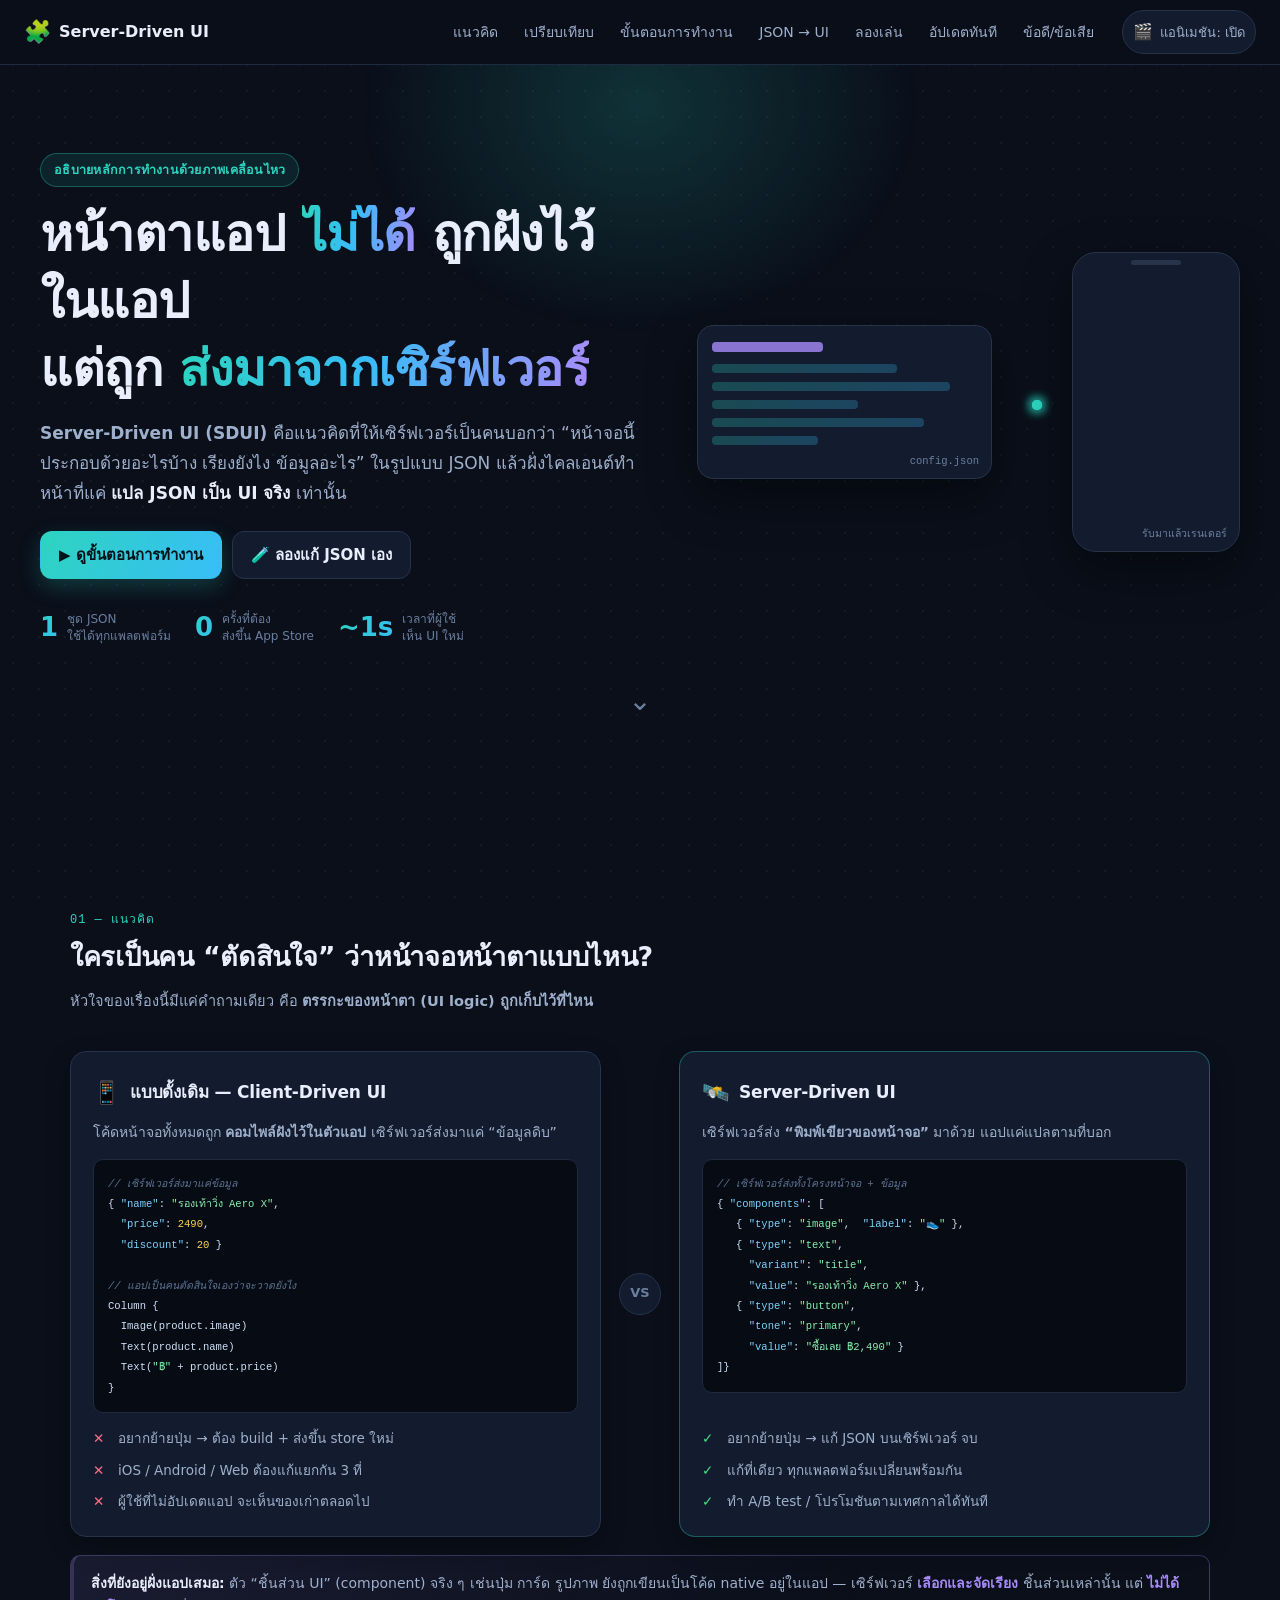
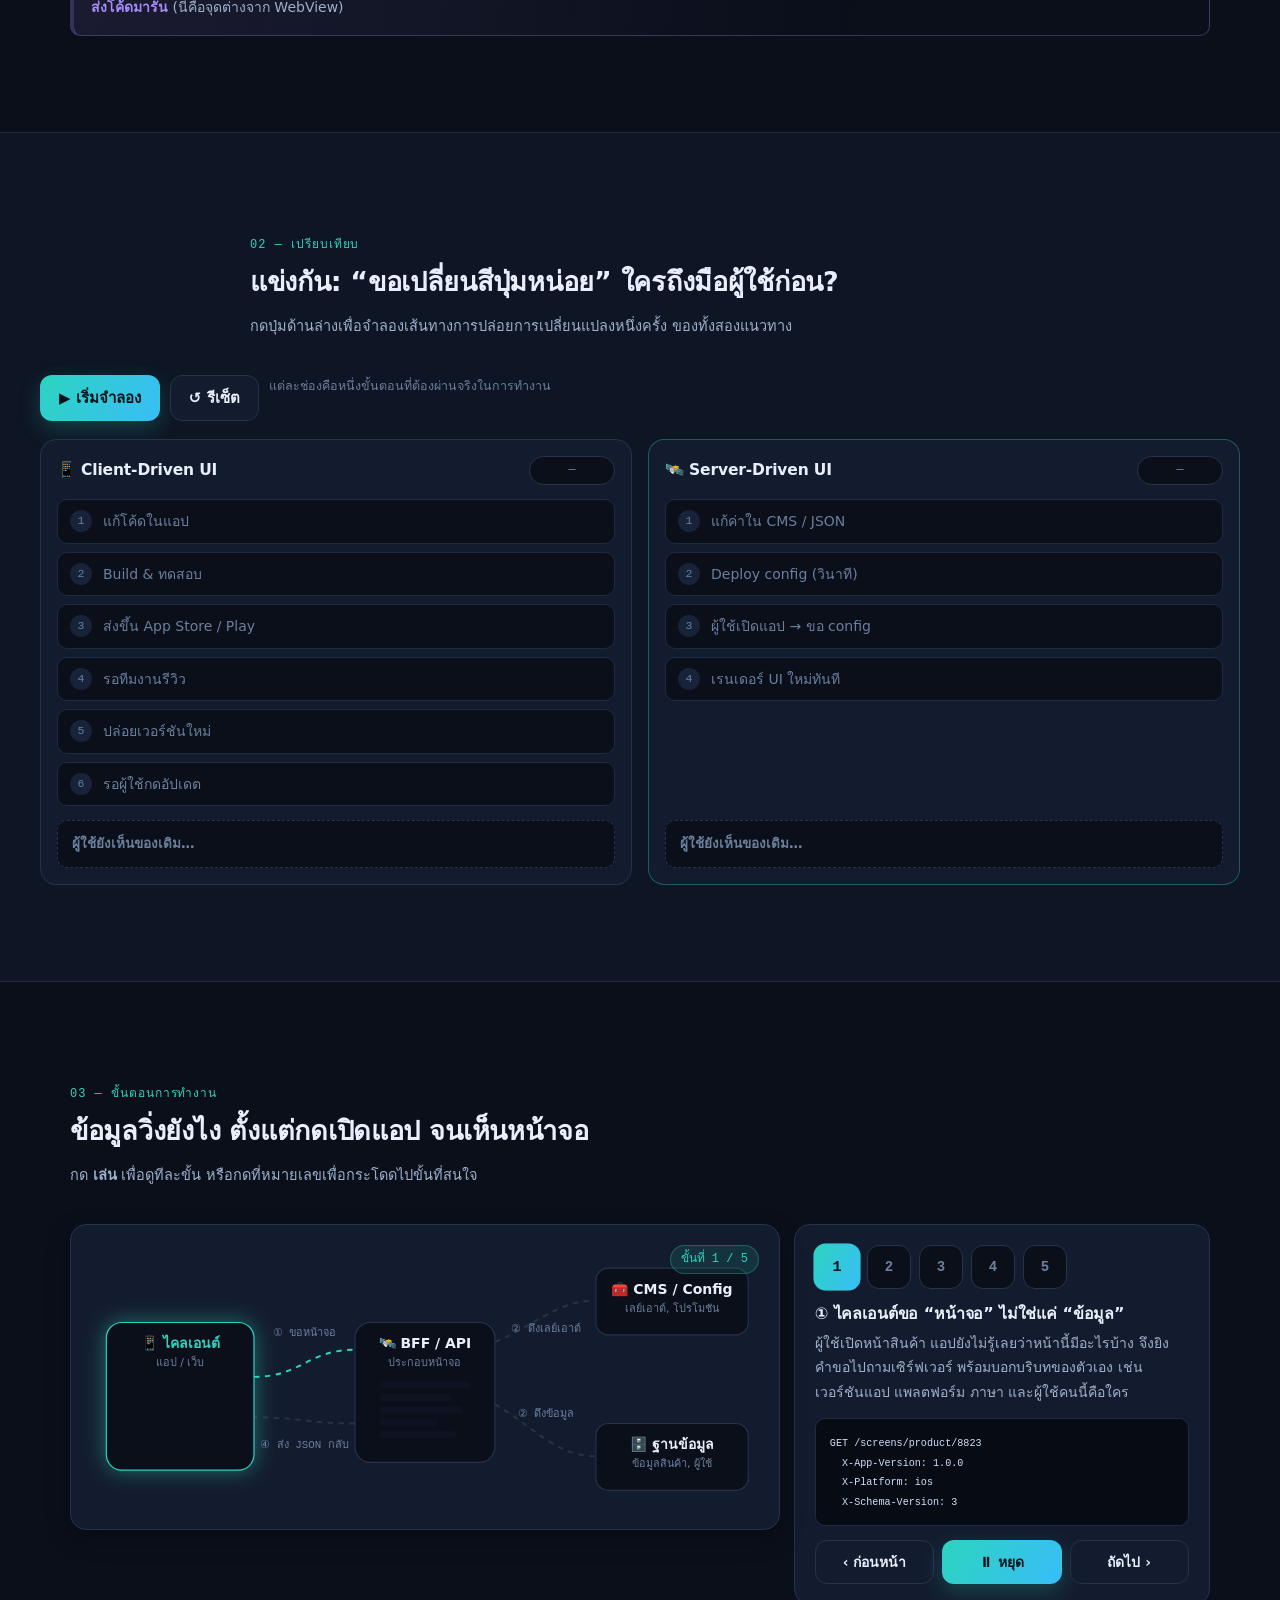
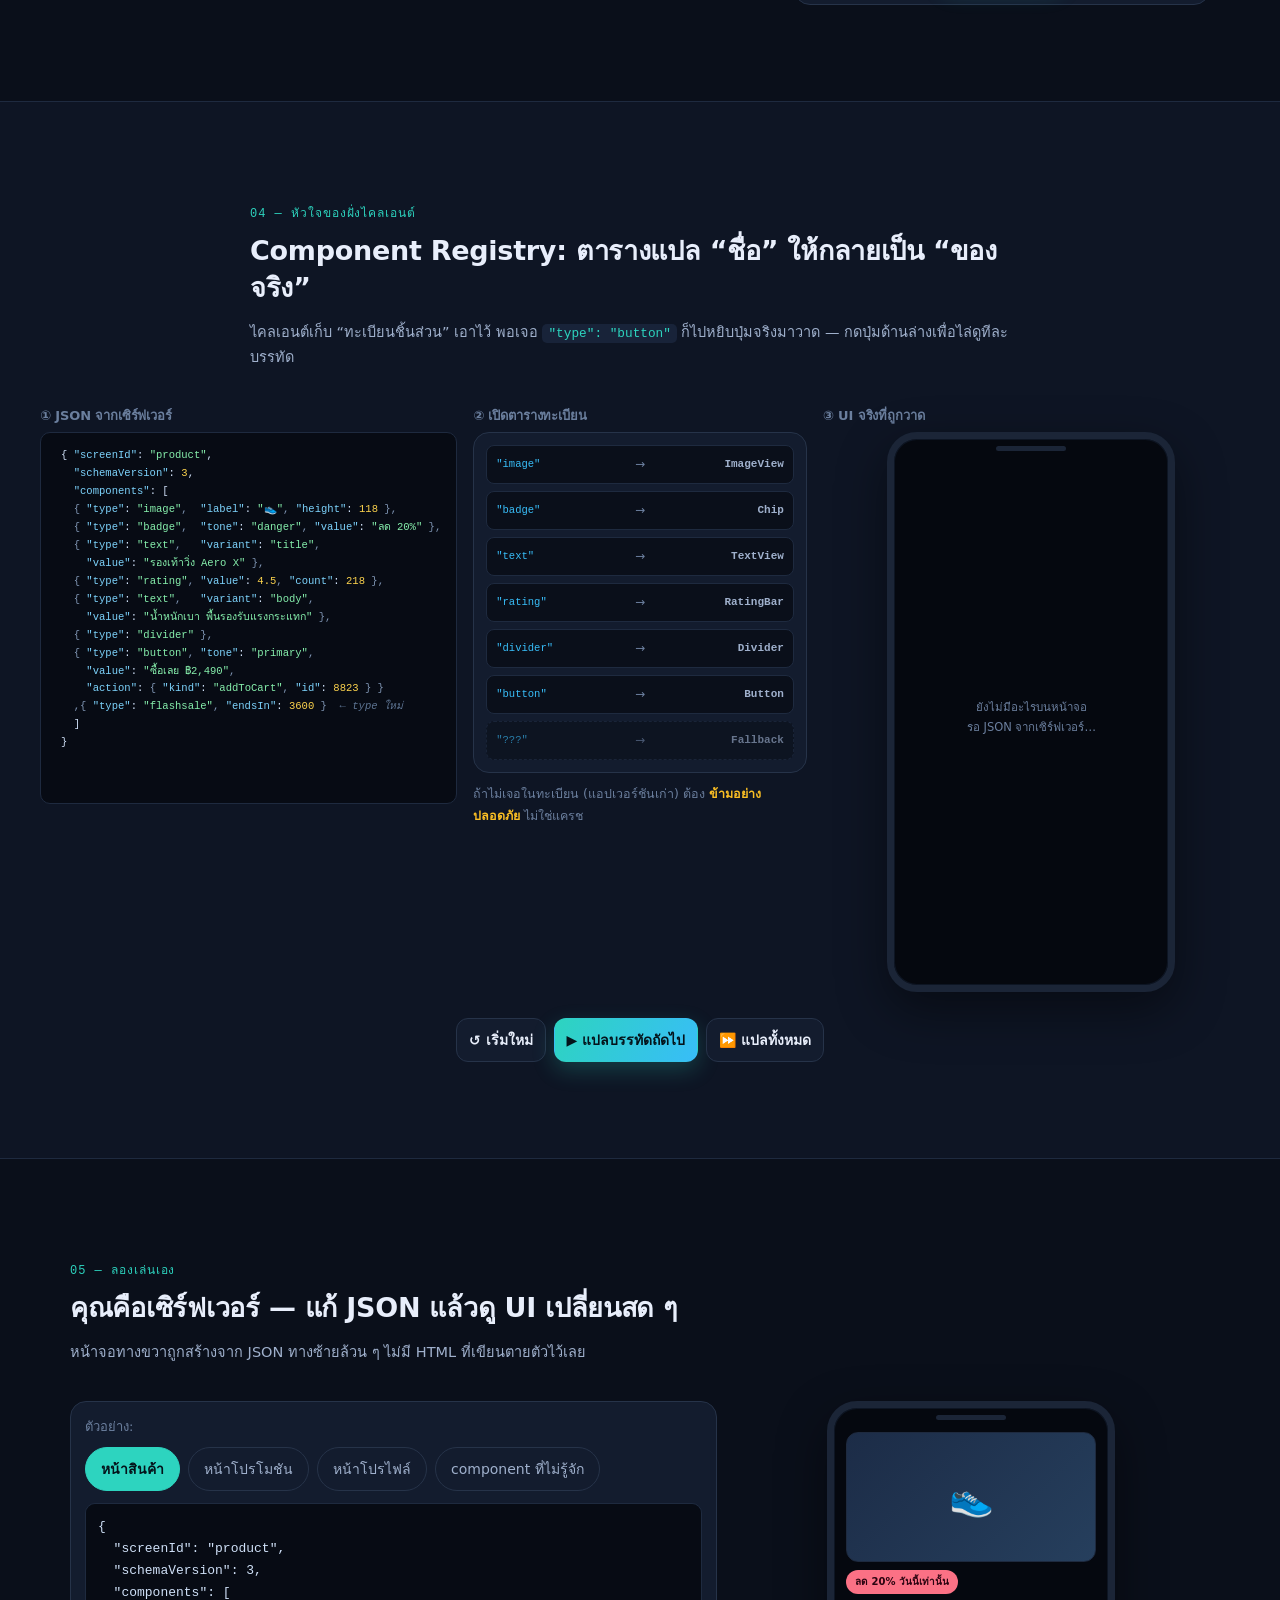
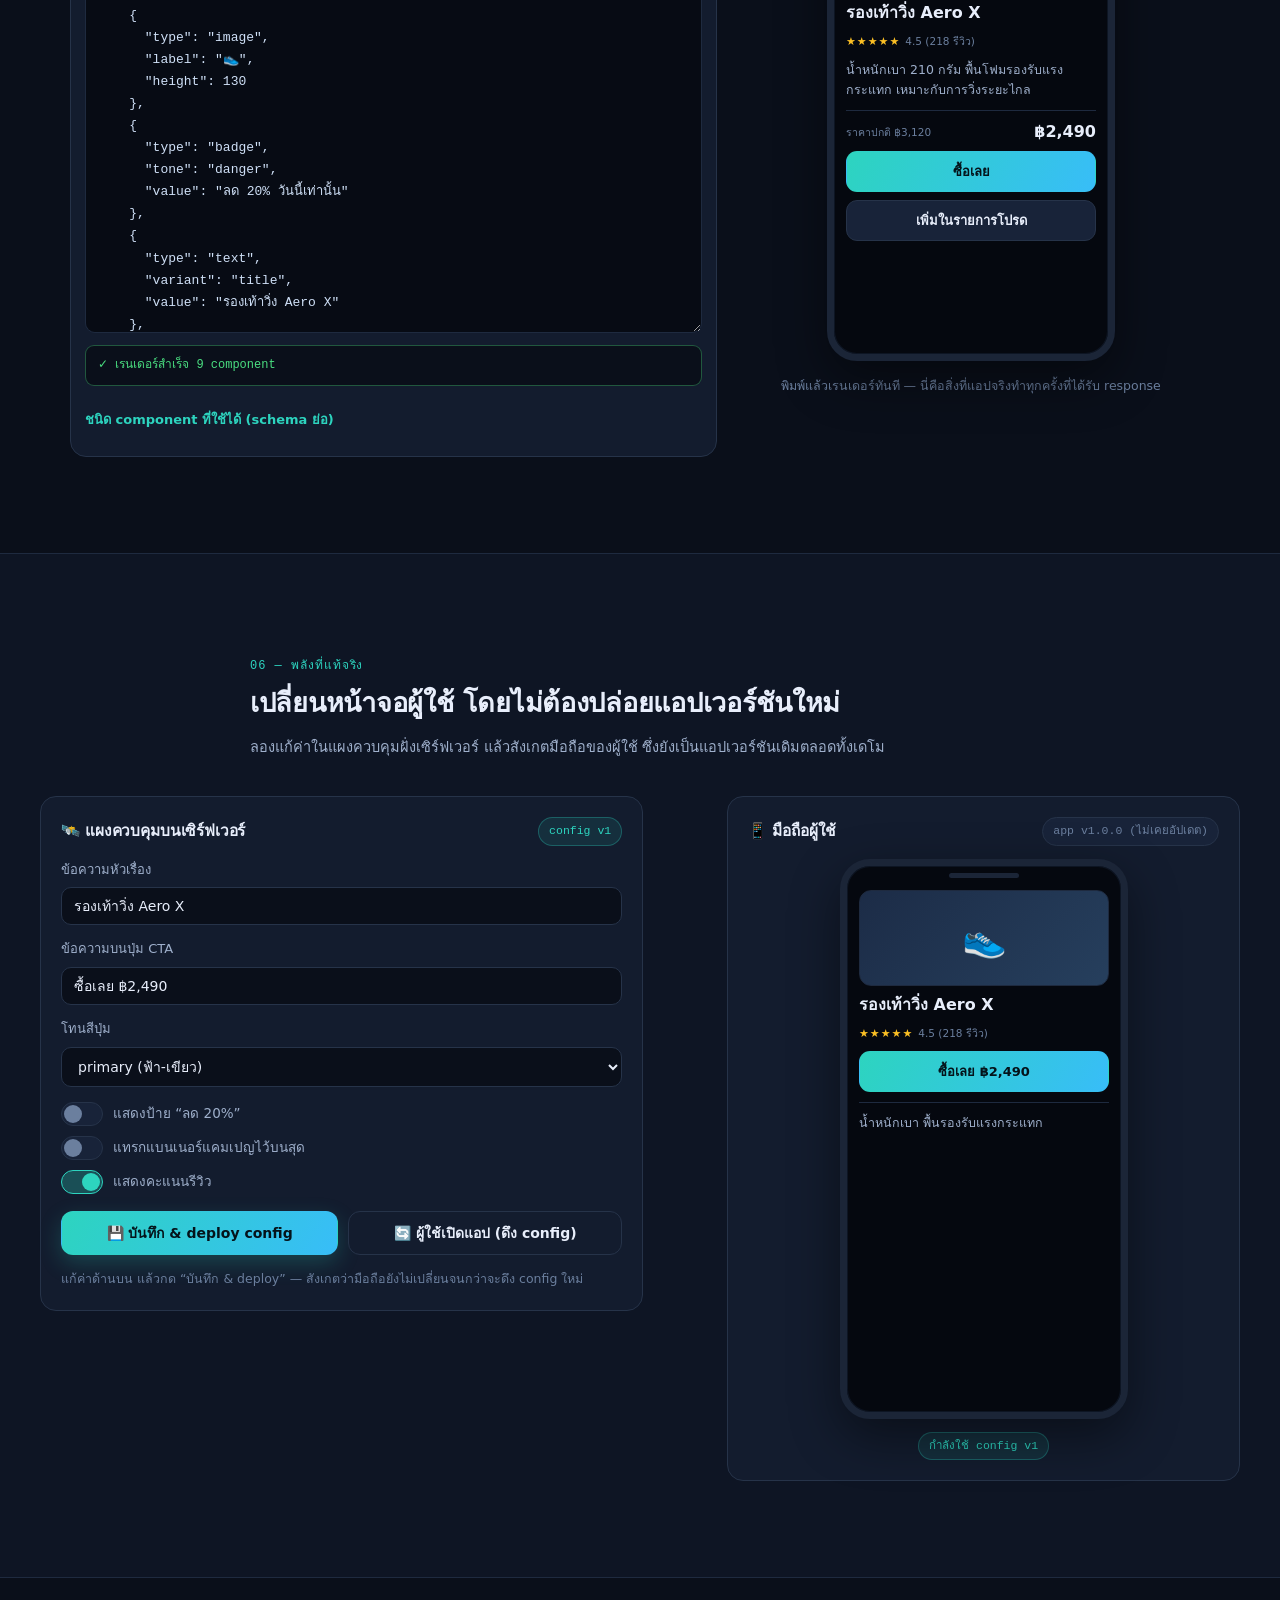
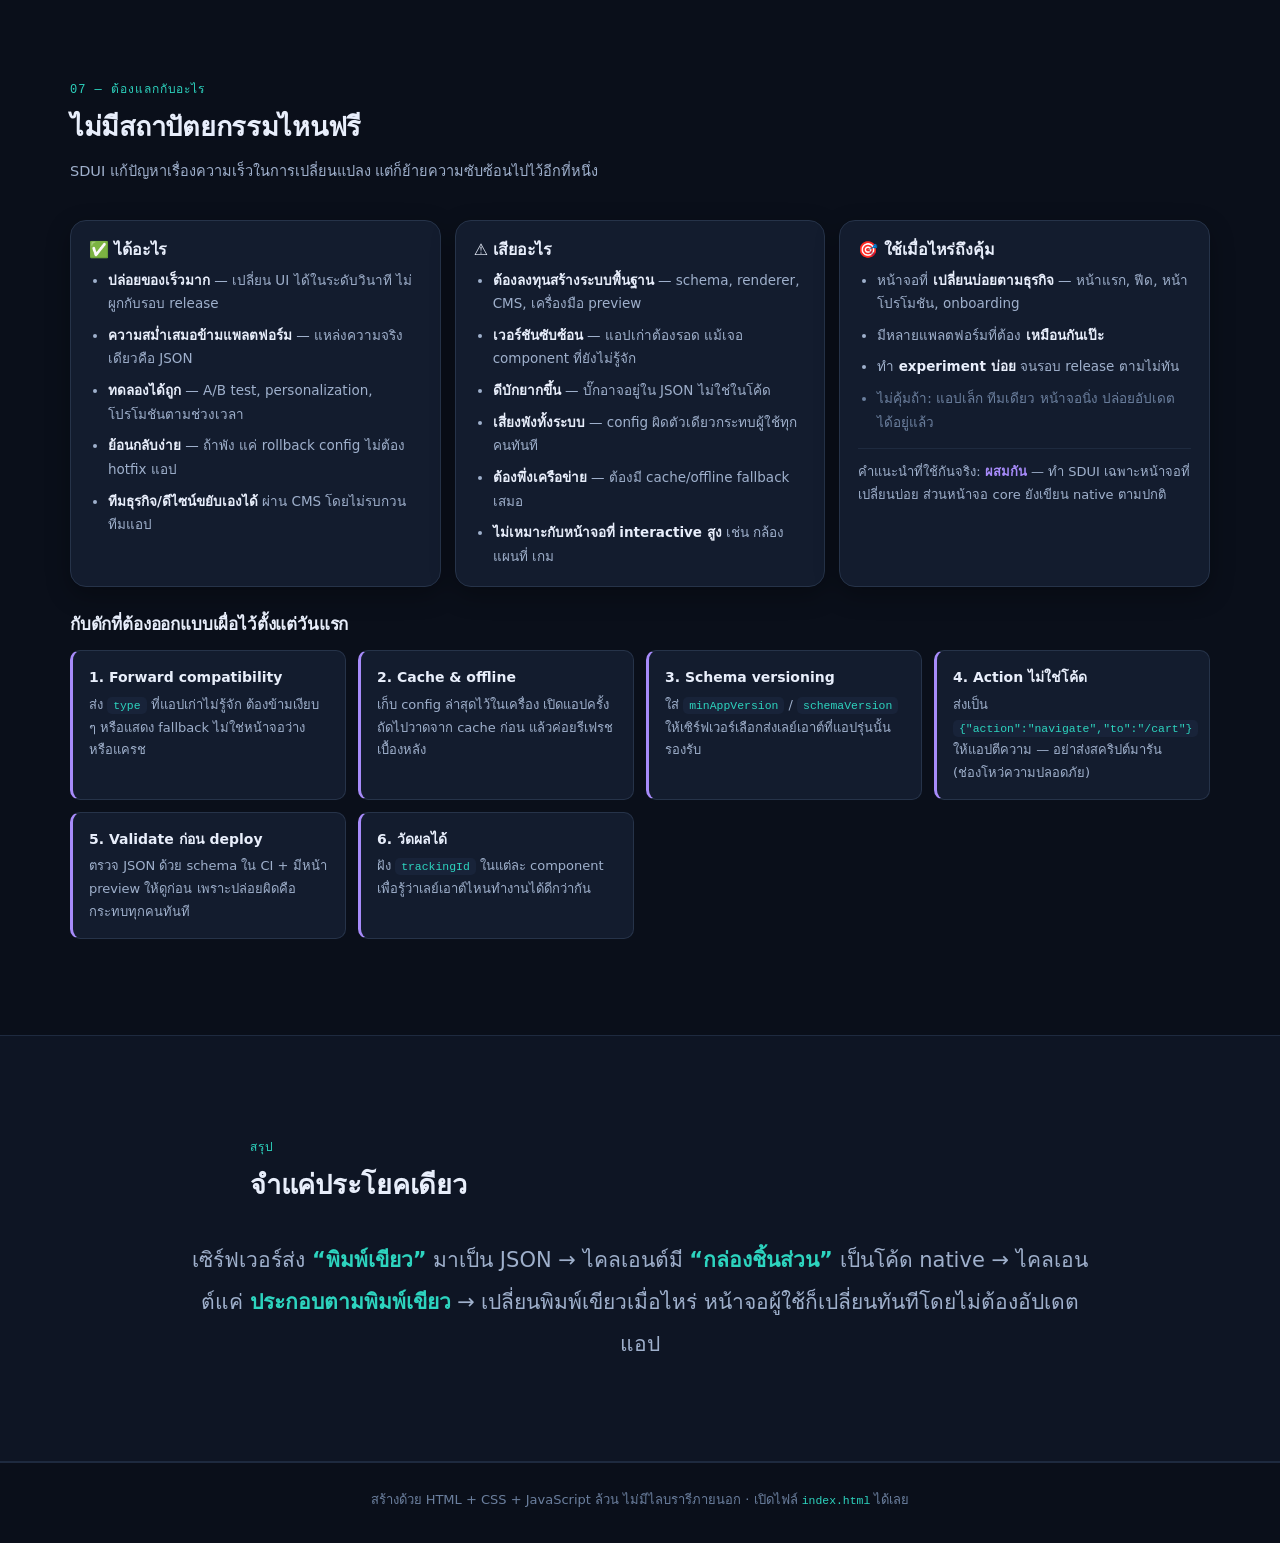
==== commit 68669442: "ปรับ UX/UI ทั้งหน้าเป็น mobile / tablet first เขียน CSS ใหม่ทั้งไฟล์เป็น mobile-first (base = มือถือ" ====
--- a/index.html
+++ b/index.html
@@ -26,7 +26,7 @@
     <a href="#tradeoff">ข้อดี/ข้อเสีย</a>
   </nav>
   <button class="motion-toggle" id="motionToggle" title="เปิด/ปิดแอนิเมชัน" aria-pressed="false">
-    <span aria-hidden="true">🎬</span><span class="motion-toggle__label">แอนิเมชัน: เปิด</span>
+    <span class="motion-toggle__icon" aria-hidden="true">🎬</span><span class="motion-toggle__label">แอนิเมชัน: เปิด</span>
   </button>
 </header>
 <div class="scroll-progress" id="scrollProgress"></div>
@@ -208,72 +208,10 @@
   </div>
 
   <div class="flow reveal">
+    <!-- แผนภาพถูกสร้างด้วย JS จากข้อมูลชุดเดียว แล้ววางผังใหม่ตามขนาดจอ
+         (มือถือ = เรียงลงแนวตั้ง / แท็บเล็ตขึ้นไป = เรียงตามแนวนอน) -->
     <div class="flow__stage">
-      <svg id="flowSvg" viewBox="0 0 960 372" role="img" aria-label="แผนภาพการไหลของข้อมูลใน Server-Driven UI">
-        <defs>
-          <marker id="arrow" viewBox="0 0 10 10" refX="9" refY="5" markerWidth="7" markerHeight="7" orient="auto-start-reverse">
-            <path d="M0,0 L10,5 L0,10 z" fill="currentColor"></path>
-          </marker>
-          <linearGradient id="gClient" x1="0" y1="0" x2="1" y2="1">
-            <stop offset="0%" stop-color="#2dd4bf"></stop><stop offset="100%" stop-color="#0ea5e9"></stop>
-          </linearGradient>
-          <linearGradient id="gServer" x1="0" y1="0" x2="1" y2="1">
-            <stop offset="0%" stop-color="#a78bfa"></stop><stop offset="100%" stop-color="#6366f1"></stop>
-          </linearGradient>
-        </defs>
-
-        <!-- เส้นทาง -->
-        <path id="p1" class="wire" d="M258,196 C320,196 330,150 420,150"></path>
-        <path id="p2" class="wire" d="M600,140 C660,120 680,92 742,92"></path>
-        <path id="p3" class="wire" d="M600,220 C660,250 680,300 742,300"></path>
-        <path id="p4" class="wire" d="M420,250 C330,250 320,240 258,240"></path>
-
-        <!-- Client -->
-        <g class="node" id="nClient">
-          <rect x="60" y="120" width="198" height="200" rx="20"></rect>
-          <text class="node__t" x="159" y="152">📱 ไคลเอนต์</text>
-          <text class="node__s" x="159" y="174">แอป / เว็บ</text>
-          <g id="clientUI" class="mini">
-            <rect class="mini__el" x="92" y="192" width="134" height="26" rx="6"></rect>
-            <rect class="mini__el" x="92" y="226" width="100" height="12" rx="4"></rect>
-            <rect class="mini__el" x="92" y="246" width="134" height="12" rx="4"></rect>
-            <rect class="mini__el mini__el--cta" x="92" y="272" width="134" height="24" rx="8"></rect>
-          </g>
-        </g>
-
-        <!-- Server -->
-        <g class="node" id="nServer">
-          <rect x="420" y="120" width="180" height="180" rx="20"></rect>
-          <text class="node__t" x="510" y="154">🛰️ BFF / API</text>
-          <text class="node__s" x="510" y="176">ประกอบหน้าจอ</text>
-          <g id="serverJson" class="jsonlines">
-            <rect x="452" y="196" width="116" height="9" rx="4"></rect>
-            <rect x="452" y="212" width="92"  height="9" rx="4"></rect>
-            <rect x="452" y="228" width="106" height="9" rx="4"></rect>
-            <rect x="452" y="244" width="74"  height="9" rx="4"></rect>
-            <rect x="452" y="260" width="98"  height="9" rx="4"></rect>
-          </g>
-        </g>
-
-        <!-- CMS -->
-        <g class="node node--sm" id="nCms">
-          <rect x="742" y="50" width="170" height="84" rx="16"></rect>
-          <text class="node__t" x="827" y="82">🧰 CMS / Config</text>
-          <text class="node__s" x="827" y="104">เลย์เอาต์, โปรโมชัน, flag</text>
-        </g>
-
-        <!-- DB -->
-        <g class="node node--sm" id="nDb">
-          <rect x="742" y="258" width="170" height="84" rx="16"></rect>
-          <text class="node__t" x="827" y="290">🗄️ ฐานข้อมูล</text>
-          <text class="node__s" x="827" y="312">ข้อมูลสินค้า, ผู้ใช้</text>
-        </g>
-
-        <text class="wire__label" x="330" y="140">① ขอหน้าจอ</text>
-        <text class="wire__label" x="668" y="86">② ดึงเลย์เอาต์</text>
-        <text class="wire__label" x="664" y="296">② ดึงข้อมูล</text>
-        <text class="wire__label" x="330" y="278">④ ส่ง JSON กลับ</text>
-      </svg>
+      <svg id="flowSvg" role="img" aria-label="แผนภาพการไหลของข้อมูลใน Server-Driven UI"></svg>
       <div class="flow__badge" id="flowBadge">พร้อมเริ่ม</div>
     </div>
 
@@ -321,19 +259,19 @@
       <p class="mapping__hint">ถ้าไม่เจอในทะเบียน (แอปเวอร์ชันเก่า) ต้อง <b>ข้ามอย่างปลอดภัย</b> ไม่ใช่แครช</p>
     </div>
 
-    <div class="mapping__col">
+    <div class="mapping__col mapping__col--preview">
       <h4 class="mapping__label">③ UI จริงที่ถูกวาด</h4>
       <div class="phone">
         <div class="phone__notch"></div>
         <div class="phone__screen" id="mapScreen"></div>
       </div>
     </div>
-  </div>
-
-  <div class="mapping__controls reveal">
-    <button class="btn btn--ghost" id="mapReset">↺ เริ่มใหม่</button>
-    <button class="btn btn--primary" id="mapStep">▶ แปลบรรทัดถัดไป</button>
-    <button class="btn btn--ghost" id="mapAll">⏩ แปลทั้งหมด</button>
+
+    <div class="mapping__controls">
+      <button class="btn btn--ghost" id="mapReset">↺ เริ่มใหม่</button>
+      <button class="btn btn--primary" id="mapStep">▶ แปลบรรทัดถัดไป</button>
+      <button class="btn btn--ghost" id="mapAll">⏩ แปลทั้งหมด</button>
+    </div>
   </div>
 </section>
 
@@ -388,7 +326,7 @@
   <div class="section__head reveal">
     <span class="kicker">06 — พลังที่แท้จริง</span>
     <h2>เปลี่ยนหน้าจอผู้ใช้ โดยไม่ต้องปล่อยแอปเวอร์ชันใหม่</h2>
-    <p>ซ้ายคือแผงควบคุมฝั่งเซิร์ฟเวอร์ ขวาคือมือถือของผู้ใช้ที่ยังเป็นแอปเวอร์ชันเดิมตลอดทั้งเดโม</p>
+    <p>ลองแก้ค่าในแผงควบคุมฝั่งเซิร์ฟเวอร์ แล้วสังเกตมือถือของผู้ใช้ ซึ่งยังเป็นแอปเวอร์ชันเดิมตลอดทั้งเดโม</p>
   </div>
 
   <div class="ota reveal">
--- a/assets/css/style.css
+++ b/assets/css/style.css
@@ -1,6 +1,13 @@
 /* =====================================================================
    Server-Driven UI — หน้าอธิบายหลักการทำงาน
-   สไตล์ทั้งหมดเขียนเอง ไม่มี framework
+   ---------------------------------------------------------------------
+   เขียนแบบ MOBILE / TABLET FIRST
+   - สไตล์พื้นฐาน (นอก media query) = มือถือแนวตั้ง
+   - @media (min-width: 640px)   = มือถือจอใหญ่ / แท็บเล็ตแนวตั้ง
+   - @media (min-width: 900px)   = แท็บเล็ต
+   - @media (min-width: 1200px)  = เดสก์ท็อป
+   ทุกกฎ :hover ถูกครอบด้วย @media (hover: hover) เพราะบนจอสัมผัส
+   เบราว์เซอร์จะค้างสถานะ hover ไว้หลังแตะ ทำให้ปุ่มที่ไม่ได้เลือกดูเหมือนถูกเลือก
    ===================================================================== */
 
 :root {
@@ -27,6 +34,11 @@
   --shadow:        0 18px 50px rgba(0, 0, 0, .45);
   --shadow-soft:   0 8px 24px rgba(0, 0, 0, .3);
 
+  /* ความสูงแถบนำทาง — ใช้กับ scroll-padding และ sticky offset */
+  --nav-h:         56px;
+  /* ขนาดขั้นต่ำของพื้นที่กดบนจอสัมผัส */
+  --tap:           44px;
+
   --mono: "JetBrains Mono", "Fira Code", "SF Mono", ui-monospace, Menlo, Consolas, monospace;
   --sans: "Noto Sans Thai", "IBM Plex Sans Thai", "Sarabun", "Leelawadee UI",
           system-ui, -apple-system, "Segoe UI", Roboto, sans-serif;
@@ -34,20 +46,24 @@
 
 * { box-sizing: border-box; }
 
-html { scroll-behavior: smooth; scroll-padding-top: 84px; }
+html {
+  scroll-behavior: smooth;
+  scroll-padding-top: calc(var(--nav-h) + 12px);
+  -webkit-text-size-adjust: 100%;   /* กันแนวนอนบน iOS ไม่ให้ขยายฟอนต์เอง */
+}
 
 body {
   margin: 0;
   background: var(--bg);
   color: var(--text);
   font-family: var(--sans);
-  font-size: 16px;
+  font-size: 15px;
   line-height: 1.75;
   -webkit-font-smoothing: antialiased;
+  -webkit-tap-highlight-color: transparent;
   overflow-x: hidden;
 }
 
-/* พื้นหลังลายจุดจาง ๆ ทั้งหน้า */
 body::before {
   content: "";
   position: fixed;
@@ -63,43 +79,62 @@
 code { font-family: var(--mono); font-size: .88em; }
 :focus-visible { outline: 2px solid var(--brand); outline-offset: 3px; border-radius: 6px; }
 
-/* ---------------------------------------------------------------- NAV */
+/* ทุกอย่างที่กดได้ต้องมีพื้นที่กดอย่างน้อย 44px บนจอสัมผัส */
+button, summary { min-height: var(--tap); }
+
+/* ==================================================================== NAV */
 .nav {
   position: sticky; top: 0; z-index: 50;
-  display: flex; align-items: center; gap: 20px;
-  padding: 12px clamp(16px, 4vw, 40px);
-  background: rgba(10, 15, 26, .82);
+  display: flex; align-items: center; gap: 8px;
+  min-height: var(--nav-h);
+  padding: 6px 12px;
+  background: rgba(10, 15, 26, .9);
   backdrop-filter: blur(14px);
   border-bottom: 1px solid var(--line-soft);
 }
 .nav__brand {
-  display: flex; align-items: center; gap: 9px;
+  display: flex; align-items: center; gap: 8px;
+  min-height: var(--tap);
   color: var(--text); text-decoration: none; font-weight: 800; white-space: nowrap;
 }
-.nav__logo { font-size: 20px; }
+.nav__logo { font-size: 22px; }
+/* มือถือ: เหลือแค่ไอคอน เพื่อให้เมนูมีที่ */
+.nav__brand span:not(.nav__logo) { display: none; }
+
 .nav__links {
-  display: flex; gap: 4px; margin-left: auto;
-  overflow-x: auto; scrollbar-width: none;
+  display: flex; gap: 2px; flex: 1;
+  overflow-x: auto;
+  scrollbar-width: none;
+  -webkit-overflow-scrolling: touch;
+  /* ไล่เฉดจางที่ขอบขวา เป็นสัญญาณว่ายังเลื่อนดูต่อได้ */
+  -webkit-mask-image: linear-gradient(90deg, #000 88%, transparent);
+  mask-image: linear-gradient(90deg, #000 88%, transparent);
 }
 .nav__links::-webkit-scrollbar { display: none; }
 .nav__links a {
+  display: flex; align-items: center;
+  min-height: var(--tap);
   color: var(--text-dim); text-decoration: none; font-size: 14px;
-  padding: 7px 12px; border-radius: 999px; white-space: nowrap;
+  padding: 0 12px; border-radius: 999px; white-space: nowrap;
   transition: background .2s, color .2s;
 }
-.nav__links a:hover { color: var(--text); background: var(--surface-2); }
-.nav__links a.is-active { color: #04131a; background: linear-gradient(120deg, var(--brand), var(--brand-2)); font-weight: 700; }
+.nav__links a.is-active {
+  color: #04131a; background: linear-gradient(120deg, var(--brand), var(--brand-2)); font-weight: 700;
+}
 
 .motion-toggle {
   flex: none;
-  display: flex; align-items: center; gap: 7px;
+  display: flex; align-items: center; justify-content: center; gap: 7px;
+  min-width: var(--tap); min-height: var(--tap);
   font-family: inherit; font-size: 13px; color: var(--text-dim);
   background: var(--surface); border: 1px solid var(--line);
-  padding: 7px 12px; border-radius: 999px; cursor: pointer;
+  padding: 0 10px; border-radius: 999px; cursor: pointer;
   transition: border-color .2s, color .2s;
 }
-.motion-toggle:hover { color: var(--text); border-color: var(--brand); }
-@media (max-width: 900px) { .motion-toggle__label { display: none; } }
+.motion-toggle__icon { font-size: 16px; line-height: 1; }
+/* มือถือซ่อนข้อความ จึงต้องให้ "ไอคอน" บอกสถานะได้ด้วยตัวเอง (สลับใน JS) */
+.motion-toggle__label { display: none; }
+.motion-toggle[aria-pressed="true"] { color: var(--warn); border-color: rgba(251, 191, 36, .45); }
 
 .scroll-progress {
   position: fixed; top: 0; left: 0; height: 3px; width: 0;
@@ -107,56 +142,53 @@
   z-index: 60; transition: width .1s linear;
 }
 
-/* --------------------------------------------------------------- HERO */
-.hero { position: relative; padding: clamp(48px, 8vw, 96px) clamp(16px, 4vw, 40px) 72px; overflow: hidden; }
+/* =================================================================== HERO */
+.hero { position: relative; padding: 32px 16px 48px; overflow: hidden; }
 .hero__glow {
-  position: absolute; top: -280px; left: 50%; transform: translateX(-50%);
-  width: 900px; height: 620px; pointer-events: none;
+  position: absolute; top: -220px; left: 50%; transform: translateX(-50%);
+  width: 640px; height: 520px; pointer-events: none;
   background: radial-gradient(ellipse at center, rgba(45, 212, 191, .18), transparent 62%);
 }
-.hero__inner {
-  position: relative; z-index: 1;
-  max-width: 1180px; margin: 0 auto;
-  display: grid; grid-template-columns: 1.05fr .95fr; gap: clamp(24px, 5vw, 64px); align-items: center;
-}
+.hero__inner { position: relative; z-index: 1; display: grid; gap: 32px; }
 .pill {
-  display: inline-block; font-size: 13px; font-weight: 700; letter-spacing: .02em;
+  display: inline-block; font-size: 12.5px; font-weight: 700; letter-spacing: .02em;
   color: var(--brand); background: rgba(45, 212, 191, .1);
   border: 1px solid rgba(45, 212, 191, .32);
-  padding: 5px 14px; border-radius: 999px; margin-bottom: 18px;
-}
-.hero h1 { font-size: clamp(28px, 4.4vw, 50px); margin-bottom: 20px; }
+  padding: 5px 13px; border-radius: 999px; margin-bottom: 14px;
+}
+.hero h1 { font-size: clamp(26px, 7.4vw, 34px); margin-bottom: 16px; }
 .hero h1 em {
   font-style: normal;
   background: linear-gradient(100deg, var(--brand), var(--brand-2) 45%, var(--accent));
   -webkit-background-clip: text; background-clip: text; color: transparent;
 }
-.hero__lead { color: var(--text-dim); font-size: clamp(15px, 1.5vw, 18px); max-width: 56ch; }
+.hero__lead { color: var(--text-dim); font-size: 15px; }
 .hero__lead em { color: var(--text); font-style: normal; font-weight: 700; }
-.hero__cta { display: flex; flex-wrap: wrap; gap: 12px; margin: 26px 0 34px; }
-
-.hero__stats { display: flex; gap: 28px; list-style: none; margin: 0; padding: 0; flex-wrap: wrap; }
-.hero__stats li { display: flex; align-items: center; gap: 10px; }
+.hero__cta { display: grid; gap: 10px; margin: 22px 0 26px; }
+
+.hero__stats { display: grid; grid-template-columns: 1fr 1fr; gap: 14px; list-style: none; margin: 0; padding: 0; }
+.hero__stats li { display: flex; align-items: center; gap: 9px; }
 .hero__stats b {
-  font-size: 26px;
+  font-size: 24px;
   background: linear-gradient(120deg, var(--brand), var(--brand-2));
   -webkit-background-clip: text; background-clip: text; color: transparent;
 }
-.hero__stats span { font-size: 12.5px; color: var(--text-faint); line-height: 1.4; }
+.hero__stats span { font-size: 12px; color: var(--text-faint); line-height: 1.4; }
 
 .hero__scroll {
-  display: block; width: max-content; margin: 40px auto 0;
-  font-size: 30px; color: var(--text-faint); text-decoration: none;
+  display: grid; place-items: center;
+  width: 48px; height: 48px; margin: 26px auto 0;
+  font-size: 28px; color: var(--text-faint); text-decoration: none;
   animation: bob 1.8s ease-in-out infinite;
 }
 @keyframes bob { 0%, 100% { transform: translateY(0); } 50% { transform: translateY(8px); } }
 
-/* แอนิเมชันวนลูปใน hero: JSON → สาย → มือถือ */
-.loop { display: grid; grid-template-columns: 1fr 64px 168px; align-items: center; gap: 8px; }
+/* ------- แอนิเมชันวนลูปใน hero: JSON → สาย → มือถือ (มือถือ = เรียงลง) ------- */
+.loop { display: grid; gap: 6px; justify-items: stretch; }
 .loop__json, .loop__phone { position: relative; }
 .loop__json {
   background: var(--surface); border: 1px solid var(--line); border-radius: var(--radius);
-  padding: 18px 16px 26px; box-shadow: var(--shadow);
+  padding: 16px 14px 24px; box-shadow: var(--shadow);
 }
 .loop__bar--head { height: 10px; width: 42%; border-radius: 4px; background: var(--accent); opacity: .8; margin-bottom: 12px; }
 .loop__line {
@@ -171,22 +203,28 @@
 .loop__line:nth-child(5) { animation-delay: .54s; }
 .loop__line:nth-child(6) { animation-delay: .72s; }
 @keyframes lineOn {
-  0%, 4% { opacity: .22; transform: translateX(0); }
+  0%, 4% { opacity: .22; }
   10%, 55% { opacity: 1; }
   70%, 100% { opacity: .22; }
 }
 .loop__tag {
-  position: absolute; bottom: 8px; right: 12px;
+  position: absolute; bottom: 7px; right: 12px;
   font-family: var(--mono); font-size: 10.5px; color: var(--text-faint);
 }
 
-.loop__wire { position: relative; height: 4px; background: var(--line); border-radius: 2px; }
+.loop__wire { position: relative; width: 4px; height: 38px; justify-self: center; background: var(--line); border-radius: 2px; }
 .loop__dot {
-  position: absolute; top: 50%; width: 10px; height: 10px; border-radius: 50%;
+  position: absolute; left: 50%; width: 10px; height: 10px; border-radius: 50%;
   background: var(--brand); box-shadow: 0 0 12px var(--brand);
-  animation: travel 6s linear infinite;
-}
-@keyframes travel {
+  animation: travelV 6s linear infinite;
+}
+@keyframes travelV {
+  0%, 12% { top: -6px; transform: translateX(-50%) scale(0); opacity: 0; }
+  18% { transform: translateX(-50%) scale(1); opacity: 1; }
+  40% { top: calc(100% - 4px); transform: translateX(-50%) scale(1); opacity: 1; }
+  46%, 100% { top: calc(100% - 4px); transform: translateX(-50%) scale(0); opacity: 0; }
+}
+@keyframes travelH {
   0%, 12% { left: -6px; transform: translateY(-50%) scale(0); opacity: 0; }
   18% { transform: translateY(-50%) scale(1); opacity: 1; }
   40% { left: calc(100% - 4px); transform: translateY(-50%) scale(1); opacity: 1; }
@@ -194,22 +232,21 @@
 }
 
 .loop__phone {
-  position: relative; height: 300px; border-radius: 26px;
-  background: var(--surface); border: 1px solid var(--line);
-  box-shadow: var(--shadow); padding: 20px 12px 26px;
+  position: relative; height: 260px; border-radius: 24px;
+  background: var(--surface); border: 1px solid var(--line);
+  box-shadow: var(--shadow); padding: 18px 12px 24px;
 }
 .loop__notch {
-  position: absolute; top: 8px; left: 50%; transform: translateX(-50%);
-  width: 52px; height: 5px; border-radius: 3px; background: var(--line);
-}
-.loop__screen { display: flex; flex-direction: column; gap: 9px; height: 100%; }
+  position: absolute; top: 7px; left: 50%; transform: translateX(-50%);
+  width: 50px; height: 5px; border-radius: 3px; background: var(--line);
+}
+.loop__screen { display: flex; flex-direction: column; gap: 8px; height: 100%; }
 .loop__el {
   border-radius: 6px; background: var(--surface-2);
-  opacity: 0; transform: translateY(10px) scale(.97);
-  animation: pop 6s ease infinite;
-}
-.loop__el--img { height: 92px; border-radius: 10px; background: linear-gradient(135deg, #1f3352, #24405f); animation-delay: .1s; }
-.loop__el--title { height: 15px; width: 78%; animation-delay: .35s; }
+  opacity: 0; animation: pop 6s ease infinite;
+}
+.loop__el--img { height: 80px; border-radius: 10px; background: linear-gradient(135deg, #1f3352, #24405f); animation-delay: .1s; }
+.loop__el--title { height: 14px; width: 78%; animation-delay: .35s; }
 .loop__el--text { height: 10px; width: var(--w, 90%); animation-delay: .55s; }
 .loop__el--text:nth-of-type(4) { animation-delay: .7s; }
 .loop__el--btn {
@@ -222,49 +259,53 @@
   98%, 100% { opacity: 0; transform: translateY(10px) scale(.97); }
 }
 
-/* ------------------------------------------------------------ SECTION */
-.section {
-  position: relative; z-index: 1;
-  padding: clamp(56px, 8vw, 100px) clamp(16px, 4vw, 40px);
-  max-width: 1220px; margin: 0 auto;
-}
-.section--alt { max-width: none; background: var(--bg-alt); border-block: 1px solid var(--line-soft); }
-.section--alt > * { max-width: 1220px; margin-inline: auto; }
-
-.section__head { max-width: 780px; margin-bottom: 44px; }
+/* ================================================================ SECTION */
+.section { position: relative; z-index: 1; padding: 48px 16px; }
+.section--alt { background: var(--bg-alt); border-block: 1px solid var(--line-soft); }
+
+.section__head { margin-bottom: 26px; }
 .kicker {
-  display: inline-block; font-family: var(--mono); font-size: 12.5px; letter-spacing: .08em;
-  color: var(--brand); margin-bottom: 10px;
-}
-.section__head h2 { font-size: clamp(23px, 3.1vw, 34px); }
-.section__head p { color: var(--text-dim); margin: 0; }
+  display: inline-block; font-family: var(--mono); font-size: 12px; letter-spacing: .08em;
+  color: var(--brand); margin-bottom: 8px;
+}
+.section__head h2 { font-size: clamp(21px, 5.6vw, 27px); }
+.section__head p { color: var(--text-dim); margin: 0; font-size: 14.5px; }
 .section__head code, .note code, .pitfalls code {
   background: var(--surface-2); padding: 2px 6px; border-radius: 5px; color: var(--brand);
 }
 
-/* ------------------------------------------------------------- BUTTON */
+/* ลูกของ grid มี min-width:auto เป็นค่าเริ่มต้น ทำให้บล็อกโค้ดยาว ๆ
+   ดันคอลัมน์จนหน้าเว็บเลื่อนแนวนอนได้ — บังคับให้เลื่อนอยู่ในกล่องแทน */
+.split > *, .race__lanes > *, .flow > *, .mapping > *,
+.playground > *, .ota > *, .cards > *, .pitfalls__grid > * { min-width: 0; }
+
+/* ================================================================= BUTTON */
 .btn {
-  display: inline-flex; align-items: center; gap: 8px;
+  display: inline-flex; align-items: center; justify-content: center; gap: 8px;
+  min-height: var(--tap);
   font-family: inherit; font-size: 15px; font-weight: 700;
-  padding: 11px 20px; border-radius: 11px; border: 1px solid transparent;
-  cursor: pointer; text-decoration: none; transition: transform .15s, box-shadow .2s, background .2s, border-color .2s;
+  padding: 10px 18px; border-radius: 12px; border: 1px solid transparent;
+  cursor: pointer; text-decoration: none;
+  transition: transform .12s, box-shadow .2s, background .2s, border-color .2s;
 }
 .btn--primary {
   color: #04131a; background: linear-gradient(120deg, var(--brand), var(--brand-2));
   box-shadow: 0 8px 22px rgba(45, 212, 191, .22);
 }
-.btn--primary:hover { transform: translateY(-2px); box-shadow: 0 12px 28px rgba(45, 212, 191, .32); }
 .btn--ghost { color: var(--text); background: var(--surface); border-color: var(--line); }
-.btn--ghost:hover { border-color: var(--brand); color: var(--brand); }
+.btn:active { transform: scale(.97); }
 .btn:disabled { opacity: .45; cursor: not-allowed; transform: none; box-shadow: none; }
 
 .chip {
-  font-family: inherit; font-size: 13px; color: var(--text-dim);
-  background: var(--surface); border: 1px solid var(--line);
-  padding: 6px 13px; border-radius: 999px; cursor: pointer; transition: .2s;
-}
-.chip:hover, .chip.is-active { color: #04131a; background: var(--brand); border-color: var(--brand); font-weight: 700; }
-.chip--warn:hover, .chip--warn.is-active { background: var(--warn); border-color: var(--warn); }
+  display: inline-flex; align-items: center;
+  min-height: var(--tap);
+  font-family: inherit; font-size: 14px; color: var(--text-dim);
+  background: var(--surface); border: 1px solid var(--line);
+  padding: 0 15px; border-radius: 999px; cursor: pointer; transition: .2s;
+}
+.chip:active { transform: scale(.96); }
+.chip.is-active { color: #04131a; background: var(--brand); border-color: var(--brand); font-weight: 700; }
+.chip--warn.is-active { background: var(--warn); border-color: var(--warn); }
 
 .tag {
   display: inline-block; font-family: var(--mono); font-size: 11.5px;
@@ -272,77 +313,82 @@
   border: 1px solid rgba(45, 212, 191, .3); padding: 3px 10px; border-radius: 999px;
 }
 .tag--fixed { color: var(--text-faint); background: var(--surface-2); border-color: var(--line); }
-
-/* --------------------------------------------------------------- CODE */
+.tag.is-stale { color: var(--warn); background: rgba(251, 191, 36, .1); border-color: rgba(251, 191, 36, .35); }
+
+/* =================================================================== CODE */
 .code {
-  margin: 0; padding: 16px; overflow: auto;
+  margin: 0; padding: 14px; overflow: auto;
+  -webkit-overflow-scrolling: touch;
   background: #070b14; border: 1px solid var(--line-soft); border-radius: var(--radius-sm);
-  font-family: var(--mono); font-size: 12.5px; line-height: 1.72; color: #cfe0f7;
+  font-family: var(--mono); font-size: 12px; line-height: 1.7; color: #cfe0f7;
   tab-size: 2;
 }
-.code--sm { font-size: 12px; max-height: 168px; }
-.code--tall { height: 372px; }
+.code::-webkit-scrollbar { height: 6px; width: 6px; }
+.code::-webkit-scrollbar-thumb { background: var(--line); border-radius: 3px; }
+.code--sm { font-size: 11.5px; max-height: 150px; }
+.code--tall { max-height: 260px; }
 .c-k  { color: #7dd3fc; }
 .c-s  { color: #86efac; }
 .c-n  { color: #fcd34d; }
 .c-cm { color: #5c7391; font-style: italic; }
 .c-p  { color: #7f95b3; }
 
-/* ------------------------------------------------------- 01 · CONCEPT */
-.split { display: grid; grid-template-columns: 1fr 54px 1fr; gap: 12px; align-items: stretch; }
+/* ========================================================= 01 · CONCEPT */
+.split { display: grid; gap: 12px; }
 .split__vs { display: grid; place-items: center; }
 .split__vs span {
-  display: grid; place-items: center; width: 46px; height: 46px; border-radius: 50%;
+  display: grid; place-items: center; width: 42px; height: 42px; border-radius: 50%;
   font-size: 13px; font-weight: 800; color: var(--text-faint);
   background: var(--surface); border: 1px solid var(--line);
 }
 .brief {
   background: var(--surface); border: 1px solid var(--line);
-  border-radius: var(--radius); padding: 24px; box-shadow: var(--shadow-soft);
+  border-radius: var(--radius); padding: 18px; box-shadow: var(--shadow-soft);
   display: flex; flex-direction: column;
 }
-.brief--sdui { border-color: rgba(45, 212, 191, .35); box-shadow: 0 0 0 1px rgba(45, 212, 191, .08), var(--shadow-soft); }
-.brief header { display: flex; align-items: center; gap: 11px; margin-bottom: 8px; }
-.brief header h3 { margin: 0; font-size: 18px; }
-.brief__icon { font-size: 24px; }
-.brief > p { color: var(--text-dim); font-size: 14.5px; }
-.brief .code { margin-bottom: 16px; }
-.brief__list { list-style: none; margin: auto 0 0; padding: 0; display: grid; gap: 8px; font-size: 14px; }
-.brief__list li { padding-left: 26px; position: relative; color: var(--text-dim); }
+.brief--sdui { border-color: rgba(45, 212, 191, .35); }
+.brief header { display: flex; align-items: center; gap: 10px; margin-bottom: 8px; }
+.brief header h3 { margin: 0; font-size: 17px; }
+.brief__icon { font-size: 22px; }
+.brief > p { color: var(--text-dim); font-size: 14px; }
+.brief .code { margin-bottom: 14px; }
+.brief__list { list-style: none; margin: auto 0 0; padding: 0; display: grid; gap: 8px; font-size: 13.5px; }
+.brief__list li { padding-left: 25px; position: relative; color: var(--text-dim); }
 .brief__list li::before { position: absolute; left: 0; top: 0; }
 .brief__list .bad::before  { content: "✕"; color: var(--danger); font-weight: 800; }
 .brief__list .good::before { content: "✓"; color: var(--good); font-weight: 800; }
 
 .note {
-  margin-top: 24px; padding: 18px 22px; font-size: 14.5px; color: var(--text-dim);
+  margin-top: 18px; padding: 15px 17px; font-size: 14px; color: var(--text-dim);
   background: linear-gradient(100deg, rgba(167, 139, 250, .1), transparent 70%);
   border: 1px solid rgba(167, 139, 250, .28); border-left-width: 4px; border-radius: var(--radius-sm);
 }
 .note b { color: var(--text); }
 .note em { color: var(--accent); font-style: normal; font-weight: 700; }
 
-/* --------------------------------------------------------- 02 · RACE */
-.race__toolbar { display: flex; flex-wrap: wrap; align-items: center; gap: 12px; margin-bottom: 24px; }
-.race__hint { font-size: 13px; color: var(--text-faint); }
-.race__lanes { display: grid; grid-template-columns: 1fr 1fr; gap: 20px; }
+/* ============================================================ 02 · RACE */
+.race__toolbar { display: flex; flex-wrap: wrap; gap: 10px; margin-bottom: 18px; }
+.race__toolbar .btn { flex: 1 1 auto; }
+.race__hint { flex: 1 1 100%; font-size: 12.5px; color: var(--text-faint); }
+.race__lanes { display: grid; gap: 14px; }
 
 .lane {
   background: var(--surface); border: 1px solid var(--line);
-  border-radius: var(--radius); padding: 22px; display: flex; flex-direction: column;
+  border-radius: var(--radius); padding: 16px; display: flex; flex-direction: column;
 }
 .lane--sdui { border-color: rgba(45, 212, 191, .35); }
-.lane__head { display: flex; align-items: center; justify-content: space-between; gap: 12px; margin-bottom: 16px; }
-.lane__head h3 { margin: 0; font-size: 16.5px; }
+.lane__head { display: flex; align-items: center; justify-content: space-between; gap: 10px; margin-bottom: 14px; }
+.lane__head h3 { margin: 0; font-size: 15.5px; }
 .lane__clock {
-  font-family: var(--mono); font-size: 13px; color: var(--text-faint);
-  background: var(--bg); border: 1px solid var(--line); padding: 3px 11px; border-radius: 999px;
-  min-width: 92px; text-align: center;
-}
-.lane__steps { list-style: none; margin: 0 0 18px; padding: 0; display: grid; gap: 9px; }
+  font-family: var(--mono); font-size: 12px; color: var(--text-faint);
+  background: var(--bg); border: 1px solid var(--line); padding: 3px 10px; border-radius: 999px;
+  min-width: 86px; text-align: center;
+}
+.lane__steps { list-style: none; margin: 0 0 14px; padding: 0; display: grid; gap: 8px; }
 .lane__steps li {
-  display: flex; align-items: center; gap: 12px; font-size: 14.5px; color: var(--text-faint);
+  display: flex; align-items: center; gap: 11px; font-size: 14px; color: var(--text-faint);
   background: var(--bg); border: 1px solid var(--line-soft); border-radius: var(--radius-sm);
-  padding: 10px 14px; position: relative; overflow: hidden;
+  padding: 9px 12px; position: relative; overflow: hidden;
   transition: color .3s, border-color .3s, transform .3s;
 }
 .lane__steps li i {
@@ -360,14 +406,12 @@
 }
 @keyframes sweep { from { transform: translateX(-100%); } to { transform: translateX(100%); } }
 .lane__steps li.is-done { color: var(--text-dim); border-color: rgba(74, 222, 128, .3); }
-.lane__steps li.is-done i { background: var(--good); color: #052e16; }
-.lane__steps li.is-done i::before { content: "✓"; }
-.lane__steps li.is-done i { font-size: 0; }
-.lane__steps li.is-done i::before { font-size: 12px; }
+.lane__steps li.is-done i { background: var(--good); color: #052e16; font-size: 0; }
+.lane__steps li.is-done i::before { content: "✓"; font-size: 12px; }
 
 .lane__result {
-  margin-top: auto; padding: 12px 16px; border-radius: var(--radius-sm);
-  font-size: 14px; font-weight: 700; color: var(--text-faint);
+  margin-top: auto; padding: 11px 14px; border-radius: var(--radius-sm);
+  font-size: 13.5px; font-weight: 700; color: var(--text-faint);
   background: var(--bg); border: 1px dashed var(--line);
   transition: .35s;
 }
@@ -379,26 +423,23 @@
 .lane__result.is-late { color: var(--warn); border-color: rgba(251, 191, 36, .4); }
 @keyframes pulseWin { 0% { transform: scale(.96); } 60% { transform: scale(1.03); } 100% { transform: scale(1); } }
 
-/* --------------------------------------------------------- 03 · FLOW */
-.flow { display: grid; grid-template-columns: 1.45fr .85fr; gap: 22px; align-items: start; }
+/* ============================================================ 03 · FLOW */
+.flow { display: grid; gap: 14px; }
 .flow__stage {
   position: relative;
   background: var(--surface); border: 1px solid var(--line);
-  border-radius: var(--radius); padding: 12px; box-shadow: var(--shadow-soft);
+  border-radius: var(--radius); padding: 10px; box-shadow: var(--shadow-soft);
 }
 #flowSvg { width: 100%; height: auto; display: block; }
 
-.wire { fill: none; stroke: var(--line); stroke-width: 2.5; stroke-dasharray: 7 7; color: var(--line); }
-.wire.is-hot { stroke: var(--brand); color: var(--brand); animation: dash 1s linear infinite; }
+.wire { fill: none; stroke: var(--line); stroke-width: 2.5; stroke-dasharray: 7 7; }
+.wire.is-hot { stroke: var(--brand); animation: dash 1s linear infinite; }
 @keyframes dash { to { stroke-dashoffset: -28; } }
-.wire__label { fill: var(--text-faint); font-size: 12px; font-family: var(--mono); text-anchor: middle; }
-
-.node rect {
-  fill: var(--bg); stroke: var(--line); stroke-width: 1.5;
-  transition: stroke .3s, filter .3s;
-}
-.node__t { fill: var(--text); font-size: 15px; font-weight: 700; text-anchor: middle; font-family: var(--sans); }
-.node__s { fill: var(--text-faint); font-size: 11.5px; text-anchor: middle; font-family: var(--sans); }
+.wire__label { fill: var(--text-faint); font-family: var(--mono); text-anchor: middle; }
+
+.node rect { fill: var(--bg); stroke: var(--line); stroke-width: 1.5; transition: stroke .3s, filter .3s; }
+.node__t { fill: var(--text); font-weight: 700; text-anchor: middle; font-family: var(--sans); }
+.node__s { fill: var(--text-faint); text-anchor: middle; font-family: var(--sans); }
 .node.is-active rect { stroke: var(--brand); filter: drop-shadow(0 0 14px rgba(45, 212, 191, .45)); }
 .node.is-active .node__t { fill: var(--brand); }
 
@@ -423,43 +464,58 @@
 
 .packet { fill: var(--brand); filter: drop-shadow(0 0 8px var(--brand)); }
 .packet--json { fill: var(--accent); filter: drop-shadow(0 0 8px var(--accent)); }
+.packet__t { fill: #04131a; font-weight: 700; font-family: var(--mono); text-anchor: middle; }
 
 .flow__badge {
-  position: absolute; top: 20px; right: 20px;
-  font-family: var(--mono); font-size: 12px; color: var(--brand);
-  background: rgba(45, 212, 191, .1); border: 1px solid rgba(45, 212, 191, .3);
-  padding: 4px 12px; border-radius: 999px;
+  position: absolute; top: 16px; right: 16px;
+  font-family: var(--mono); font-size: 11.5px; color: var(--brand);
+  background: rgba(45, 212, 191, .12); border: 1px solid rgba(45, 212, 191, .3);
+  padding: 3px 10px; border-radius: 999px;
 }
 
 .flow__panel {
   background: var(--surface); border: 1px solid var(--line);
-  border-radius: var(--radius); padding: 20px; display: flex; flex-direction: column; gap: 16px;
+  border-radius: var(--radius); padding: 16px; display: flex; flex-direction: column; gap: 14px;
 }
 .flow__steps { display: flex; gap: 8px; flex-wrap: wrap; }
 .flow__steps button {
-  width: 34px; height: 34px; border-radius: 10px; cursor: pointer;
-  font-family: var(--mono); font-size: 13px; font-weight: 700;
+  width: var(--tap); height: var(--tap); border-radius: 12px; cursor: pointer;
+  font-family: var(--mono); font-size: 14px; font-weight: 700;
   color: var(--text-faint); background: var(--bg); border: 1px solid var(--line);
   transition: .2s;
 }
-.flow__steps button:hover { border-color: var(--brand); color: var(--brand); }
+.flow__steps button:active { transform: scale(.94); }
 .flow__steps button.is-active {
   color: #04131a; background: linear-gradient(120deg, var(--brand), var(--brand-2));
-  border-color: transparent; transform: scale(1.08);
+  border-color: transparent;
 }
 .flow__steps button.is-past { color: var(--good); border-color: rgba(74, 222, 128, .35); }
-.flow__text h3 { font-size: 17px; margin-bottom: 6px; min-height: 1.4em; }
-.flow__text p { color: var(--text-dim); font-size: 14.5px; min-height: 5.2em; }
-.flow__controls { display: flex; gap: 8px; margin-top: auto; }
-.flow__controls .btn { flex: 1; justify-content: center; padding: 10px 12px; font-size: 14px; }
-
-/* ------------------------------------------------------ 04 · MAPPING */
-.mapping { display: grid; grid-template-columns: 1fr .8fr 1fr; gap: 18px; align-items: start; }
-.mapping__label { font-size: 13.5px; color: var(--text-faint); font-weight: 700; margin-bottom: 10px; }
-.mapping__col--mid { display: flex; flex-direction: column; }
-.mapping__hint { font-size: 12.5px; color: var(--text-faint); margin: 12px 0 0; }
+.flow__text h3 { font-size: 16px; margin-bottom: 6px; }
+.flow__text p { color: var(--text-dim); font-size: 14px; }
+.flow__controls { display: flex; gap: 8px; }
+.flow__controls .btn { flex: 1; padding: 10px 8px; font-size: 14px; }
+/* มือถือ: ยกหมายเลขขั้นและปุ่มควบคุมขึ้นมาชิดใต้แผนภาพ
+   ไม่งั้นต้องเลื่อนผ่านคำอธิบายลงไปกด แล้วแผนภาพก็หลุดออกนอกจอ */
+.flow__steps   { order: -2; }
+.flow__controls { order: -1; }
+.flow__text    { order: 0; }
+
+/* ========================================================= 04 · MAPPING */
+.mapping { display: grid; gap: 16px; }
+.mapping__label { font-size: 13px; color: var(--text-faint); font-weight: 700; margin-bottom: 8px; }
+.mapping__hint { font-size: 12.5px; color: var(--text-faint); margin: 10px 0 0; }
 .mapping__hint b { color: var(--warn); }
-.mapping__controls { display: flex; gap: 10px; justify-content: center; margin-top: 26px; flex-wrap: wrap; }
+
+/* มือถือ: จอมือถือจำลองถูกตรึงไว้บนสุด + ปุ่มควบคุมอยู่ติดกัน
+   เพื่อให้เห็น component โผล่ขึ้นมาทันทีที่กด ไม่ต้องเลื่อนไปมา */
+.mapping__col--preview {
+  position: sticky; top: var(--nav-h); z-index: 5;
+  order: -2;
+  background: var(--bg-alt);
+  margin: 0 -16px; padding: 8px 16px;
+}
+.mapping__controls { order: -1; display: flex; flex-wrap: wrap; gap: 8px; }
+.mapping__controls .btn { flex: 1 1 auto; font-size: 14px; padding: 10px 12px; }
 
 #mapJson .ln { display: block; padding: 0 6px; border-radius: 4px; transition: background .25s, color .25s; }
 #mapJson .ln.is-hot { background: rgba(45, 212, 191, .16); box-shadow: inset 2px 0 0 var(--brand); }
@@ -467,44 +523,58 @@
 
 .registry {
   display: grid; gap: 7px;
-  background: var(--surface); border: 1px solid var(--line);
-  border-radius: var(--radius); padding: 14px;
+  grid-template-columns: repeat(auto-fit, minmax(160px, 1fr));
+  background: var(--surface); border: 1px solid var(--line);
+  border-radius: var(--radius); padding: 12px;
 }
 .registry__row {
-  display: grid; grid-template-columns: 1fr 18px 1fr; align-items: center; gap: 6px;
-  font-size: 12.5px; padding: 8px 10px; border-radius: 8px;
+  display: grid; grid-template-columns: 1fr 16px 1fr; align-items: center; gap: 5px;
+  font-size: 12px; padding: 8px 9px; border-radius: 8px;
   background: var(--bg); border: 1px solid var(--line-soft);
   transition: .25s;
 }
 .registry__row code { color: var(--brand-2); }
 .registry__row span { color: var(--text-faint); text-align: center; }
-.registry__row b { font-family: var(--mono); font-size: 11.5px; color: var(--text-dim); text-align: right; }
+.registry__row b { font-family: var(--mono); font-size: 11px; color: var(--text-dim); text-align: right; }
 .registry__row--unknown { border-style: dashed; opacity: .6; }
 .registry__row.is-hit {
   border-color: var(--brand); background: rgba(45, 212, 191, .12);
-  transform: translateX(5px); opacity: 1;
+  opacity: 1;
 }
 .registry__row.is-hit b { color: var(--brand); }
 
-/* ------------------------------------------------------------- PHONE */
+/* ================================================================== PHONE */
+/* คุมขนาดด้วย "ความสูง" แล้วให้ความกว้างวิ่งตาม aspect-ratio
+   ถ้าคุมด้วยความกว้างอย่างเดียว จอมือถือจำลองจะยาวทะลุจอเวลาหน้าจอเตี้ย
+   (เช่น มือถือแนวนอน 640x420) */
 .phone {
-  position: relative; width: 100%; max-width: 288px; margin: 0 auto;
+  position: relative; margin: 0 auto;
+  width: min(100%, 250px); height: auto;
   aspect-ratio: 9 / 17.5;
-  background: #05080f; border: 8px solid #1b2537; border-radius: 32px;
+  background: #05080f; border: 7px solid #1b2537; border-radius: 30px;
   box-shadow: var(--shadow), inset 0 0 0 1px #0d1523; overflow: hidden;
 }
-.phone--lg { max-width: 320px; }
+/* จอที่ถูกตรึงไว้บนสุดบนมือถือ: ยอมทิ้งสัดส่วนมือถือทั้งเครื่อง
+   แล้วทำเป็น "หน้าต่าง" กว้างเต็มที่แต่เตี้ยลง เพราะถ้ารักษาสัดส่วน 9:17.5
+   ไว้ในความสูงที่จำกัด จอจะแคบเหลือ ~96px อ่านอะไรไม่ได้เลย
+   (เนื้อหาที่เกินยังเลื่อนดูในจอได้ปกติ) */
+.playground__preview .phone,
+.mapping__col--preview .phone,
+.ota__client .phone {
+  width: min(100%, 250px); height: min(44vh, 340px); max-height: none; aspect-ratio: auto;
+}
 .phone__notch {
-  position: absolute; top: 8px; left: 50%; transform: translateX(-50%);
-  width: 78px; height: 6px; border-radius: 4px; background: #1b2537; z-index: 2;
+  position: absolute; top: 7px; left: 50%; transform: translateX(-50%);
+  width: 70px; height: 5px; border-radius: 4px; background: #1b2537; z-index: 2;
 }
 .phone__screen {
-  position: absolute; inset: 0; padding: 26px 14px 16px;
+  position: absolute; inset: 0; padding: 24px 12px 14px;
   overflow-y: auto; overflow-x: hidden;
-  display: flex; flex-direction: column; gap: 9px;
+  -webkit-overflow-scrolling: touch;
+  display: flex; flex-direction: column; gap: 8px;
   scrollbar-width: thin; scrollbar-color: var(--line) transparent;
 }
-.phone__screen::-webkit-scrollbar { width: 5px; }
+.phone__screen::-webkit-scrollbar { width: 4px; }
 .phone__screen::-webkit-scrollbar-thumb { background: var(--line); border-radius: 3px; }
 
 /* ------------------------------------------- UI ที่ถูกเรนเดอร์จาก JSON */
@@ -512,19 +582,20 @@
 @keyframes uiIn { from { opacity: 0; transform: translateY(12px) scale(.96); } to { opacity: 1; transform: none; } }
 
 .ui-text { margin: 0; color: var(--text); }
-.ui-text--title   { font-size: 16px; font-weight: 800; line-height: 1.4; }
-.ui-text--body    { font-size: 12.5px; color: var(--text-dim); line-height: 1.65; }
-.ui-text--caption { font-size: 11px; color: var(--text-faint); }
+.ui-text--title   { font-size: 15px; font-weight: 800; line-height: 1.4; }
+.ui-text--body    { font-size: 12px; color: var(--text-dim); line-height: 1.6; }
+.ui-text--caption { font-size: 10.5px; color: var(--text-faint); }
 
 .ui-image {
-  display: grid; place-items: center; border-radius: 12px; font-size: 40px;
+  display: grid; place-items: center; border-radius: 12px; font-size: 36px;
   background: linear-gradient(135deg, #1c2c47, #263f5d);
   border: 1px solid var(--line-soft); flex: none;
 }
 .ui-button {
   font-family: inherit; font-size: 13px; font-weight: 700; width: 100%;
-  padding: 11px 14px; border-radius: 11px; border: 1px solid transparent; cursor: pointer;
-  transition: transform .12s, filter .2s;
+  min-height: var(--tap); padding: 9px 12px; border-radius: 11px;
+  border: 1px solid transparent; cursor: pointer;
+  transition: transform .12s;
 }
 .ui-button:active { transform: scale(.97); }
 .ui-button--primary   { color: #04131a; background: linear-gradient(120deg, var(--brand), var(--brand-2)); }
@@ -533,226 +604,374 @@
 
 .ui-card {
   background: rgba(255, 255, 255, .035); border: 1px solid var(--line-soft);
-  border-radius: 12px; padding: 12px; display: flex; flex-direction: column; gap: 8px;
-}
-.ui-row { display: flex; align-items: center; gap: 9px; }
+  border-radius: 12px; padding: 11px; display: flex; flex-direction: column; gap: 7px;
+}
+.ui-row { display: flex; align-items: center; gap: 8px; }
 .ui-row > * { flex: 1; }
-.ui-row > .ui-image { flex: none; width: 46px; height: 46px; font-size: 22px; }
+.ui-row > .ui-image { flex: none; width: 42px; height: 42px; font-size: 20px; }
 
 .ui-badge {
   display: inline-block; align-self: flex-start; width: max-content;
-  font-size: 10.5px; font-weight: 800; padding: 3px 10px; border-radius: 999px;
+  font-size: 10px; font-weight: 800; padding: 3px 9px; border-radius: 999px;
 }
 .ui-badge--primary   { color: #04131a; background: var(--brand); }
 .ui-badge--secondary { color: var(--text-dim); background: var(--surface-2); }
 .ui-badge--danger    { color: #2b0410; background: var(--danger); }
 .ui-badge--warn      { color: #3b2707; background: var(--warn); }
 
-.ui-divider { height: 1px; background: var(--line-soft); border: 0; margin: 3px 0; flex: none; }
+.ui-divider { height: 1px; background: var(--line-soft); border: 0; margin: 2px 0; flex: none; }
 .ui-spacer { flex: none; }
-.ui-rating { display: flex; align-items: center; gap: 6px; font-size: 11px; color: var(--text-faint); }
-.ui-rating__stars { color: var(--warn); letter-spacing: 1px; font-size: 12px; }
+.ui-rating { display: flex; align-items: center; gap: 5px; font-size: 10.5px; color: var(--text-faint); }
+.ui-rating__stars { color: var(--warn); letter-spacing: 1px; font-size: 11px; }
+/* 16px กัน Safari บน iOS ซูมหน้าจอเข้าเองตอนโฟกัสช่องกรอก */
 .ui-input {
-  font-family: inherit; font-size: 12px; color: var(--text);
+  font-family: inherit; font-size: 16px; color: var(--text);
   background: var(--bg); border: 1px solid var(--line);
-  border-radius: 9px; padding: 9px 11px; width: 100%;
-}
-.ui-list { margin: 0; padding-left: 18px; display: grid; gap: 5px; font-size: 12px; color: var(--text-dim); }
+  border-radius: 9px; padding: 8px 10px; width: 100%;
+}
+.ui-list { margin: 0; padding-left: 17px; display: grid; gap: 4px; font-size: 11.5px; color: var(--text-dim); }
 
 .ui-fallback {
-  font-size: 10.5px; font-family: var(--mono); color: var(--warn);
+  font-size: 10px; font-family: var(--mono); color: var(--warn);
   border: 1px dashed rgba(251, 191, 36, .5); background: rgba(251, 191, 36, .07);
-  border-radius: 9px; padding: 8px 10px; line-height: 1.5;
-}
-.ui-empty { margin: auto; font-size: 12px; color: var(--text-faint); text-align: center; }
-
-/* --------------------------------------------------- 05 · PLAYGROUND */
-.playground { display: grid; grid-template-columns: 1.15fr .85fr; gap: 22px; align-items: start; }
+  border-radius: 9px; padding: 7px 9px; line-height: 1.5;
+}
+.ui-empty { margin: auto; font-size: 11.5px; color: var(--text-faint); text-align: center; }
+
+/* ====================================================== 05 · PLAYGROUND */
+.playground { display: grid; gap: 14px; }
+/* มือถือ: จอ preview อยู่ด้านบนและตรึงไว้ พิมพ์ JSON ด้านล่างแล้วเห็นผลทันที
+   ถ้าเรียง editor ไว้บนแบบเดสก์ท็อป จะต้องเลื่อนขึ้นลงทุกครั้งที่แก้ */
+.playground__preview {
+  order: -1;
+  position: sticky; top: var(--nav-h); z-index: 5;
+  background: var(--bg); margin: 0 -16px; padding: 8px 16px;
+  border-bottom: 1px solid var(--line-soft);
+}
+.playground__preview .phone { height: 34vh; max-height: 330px; }
+.playground__caption { margin: 8px 0 0; font-size: 11.5px; color: var(--text-faint); text-align: center; }
+
 .playground__editor {
   background: var(--surface); border: 1px solid var(--line);
-  border-radius: var(--radius); padding: 16px; display: flex; flex-direction: column; gap: 12px;
-}
-.playground__presets { display: flex; flex-wrap: wrap; align-items: center; gap: 8px; font-size: 13px; color: var(--text-faint); }
+  border-radius: var(--radius); padding: 14px; display: flex; flex-direction: column; gap: 12px;
+}
+.playground__presets { display: flex; flex-wrap: wrap; gap: 8px; }
+.playground__presets > span { flex: 1 1 100%; font-size: 13px; color: var(--text-faint); }
 #pgInput {
-  width: 100%; min-height: 430px; resize: vertical;
+  width: 100%; min-height: 240px; resize: vertical;
   background: #070b14; color: #cfe0f7; caret-color: var(--brand);
   border: 1px solid var(--line-soft); border-radius: var(--radius-sm);
-  padding: 14px; font-family: var(--mono); font-size: 12.5px; line-height: 1.7; tab-size: 2;
+  padding: 12px;
+  /* 16px = ไม่ทำให้ iOS ซูมเข้าตอนแตะ */
+  font-family: var(--mono); font-size: 16px; line-height: 1.6; tab-size: 2;
 }
 #pgInput:focus { outline: none; border-color: var(--brand); box-shadow: 0 0 0 3px rgba(45, 212, 191, .12); }
 .playground__status {
-  font-family: var(--mono); font-size: 12.5px; padding: 9px 13px; border-radius: 9px;
+  font-family: var(--mono); font-size: 12px; padding: 9px 12px; border-radius: 9px;
   border: 1px solid var(--line-soft); background: var(--bg); color: var(--text-faint);
 }
 .playground__status.is-ok  { color: var(--good); border-color: rgba(74, 222, 128, .35); }
 .playground__status.is-err { color: var(--danger); border-color: rgba(251, 113, 133, .4); background: rgba(251, 113, 133, .07); }
 .playground__docs { font-size: 13px; color: var(--text-dim); }
-.playground__docs summary { cursor: pointer; color: var(--brand); font-weight: 700; }
+.playground__docs summary { display: flex; align-items: center; cursor: pointer; color: var(--brand); font-weight: 700; }
 .playground__docs ul { margin: 10px 0 0; padding-left: 20px; display: grid; gap: 4px; }
 .playground__docs code { color: var(--brand-2); }
-.playground__preview { position: sticky; top: 88px; }
-.playground__caption { margin-top: 14px; font-size: 12.5px; color: var(--text-faint); text-align: center; }
-
-/* ---------------------------------------------------------- 06 · OTA */
-.ota { display: grid; grid-template-columns: 1fr 90px .8fr; gap: 16px; align-items: start; }
+
+/* ============================================================= 06 · OTA */
+.ota { display: grid; gap: 12px; }
 .ota__server, .ota__client {
   background: var(--surface); border: 1px solid var(--line);
-  border-radius: var(--radius); padding: 20px; display: flex; flex-direction: column; gap: 14px;
-}
-.ota__client { align-items: center; }
-.ota__panelhead { display: flex; align-items: center; justify-content: space-between; gap: 10px; width: 100%; }
-.ota__panelhead h3 { margin: 0; font-size: 16px; }
+  border-radius: var(--radius); padding: 16px; display: flex; flex-direction: column; gap: 13px;
+}
+/* มือถือ: ตรึงจอของผู้ใช้ไว้บนสุด แล้วให้แผงควบคุมเลื่อนอยู่ข้างล่าง
+   ถ้าเรียงแบบเดสก์ท็อป (แผงควบคุมมาก่อน) ปุ่ม deploy จะอยู่ห่างจากจอที่ต้องดูผล
+   จนกดแล้วไม่เห็นว่าอะไรเปลี่ยน ซึ่งทำให้เดโมนี้เสียความหมายไปเลย */
+.ota__client {
+  align-items: center;
+  order: -2;
+  position: sticky; top: var(--nav-h); z-index: 5;
+  margin: 0 -16px; border-radius: 0; border-inline: 0;
+}
+.ota__wire { order: -1; }
+.ota__panelhead { display: flex; align-items: center; justify-content: space-between; gap: 10px; width: 100%; flex-wrap: wrap; }
+.ota__panelhead h3 { margin: 0; font-size: 15.5px; }
 
 .field { display: grid; gap: 6px; font-size: 13px; color: var(--text-dim); }
+/* 16px = กัน iOS ซูม */
 .field input[type="text"], .field select {
-  font-family: inherit; font-size: 14px; color: var(--text);
+  font-family: inherit; font-size: 16px; color: var(--text);
   background: var(--bg); border: 1px solid var(--line);
-  border-radius: 9px; padding: 10px 12px; width: 100%;
+  border-radius: 10px; padding: 11px 12px; width: 100%; min-height: var(--tap);
 }
 .field input:focus, .field select:focus { outline: none; border-color: var(--brand); }
-.field--switches { gap: 10px; margin-top: 2px; }
-.switch { display: flex; align-items: center; gap: 10px; cursor: pointer; font-size: 13.5px; color: var(--text-dim); }
+.field--switches { gap: 4px; margin-top: 2px; }
+.switch {
+  display: flex; align-items: center; gap: 10px; cursor: pointer;
+  min-height: var(--tap); font-size: 14px; color: var(--text-dim);
+}
 .switch input { position: absolute; opacity: 0; width: 0; height: 0; }
 .switch span {
-  flex: none; width: 38px; height: 21px; border-radius: 999px;
+  flex: none; width: 42px; height: 24px; border-radius: 999px;
   background: var(--surface-2); border: 1px solid var(--line); position: relative; transition: .25s;
 }
 .switch span::after {
-  content: ""; position: absolute; top: 2px; left: 2px; width: 15px; height: 15px;
+  content: ""; position: absolute; top: 2px; left: 2px; width: 18px; height: 18px;
   border-radius: 50%; background: var(--text-faint); transition: .25s;
 }
 .switch input:checked + span { background: rgba(45, 212, 191, .28); border-color: var(--brand); }
-.switch input:checked + span::after { transform: translateX(17px); background: var(--brand); }
+.switch input:checked + span::after { transform: translateX(18px); background: var(--brand); }
 .switch input:focus-visible + span { outline: 2px solid var(--brand); outline-offset: 2px; }
 
 .ota__actions { display: flex; flex-wrap: wrap; gap: 10px; margin-top: 4px; }
-.ota__actions .btn { flex: 1; justify-content: center; font-size: 14px; padding: 10px 14px; }
-.ota__hint { font-size: 12.5px; color: var(--text-faint); margin: 0; min-height: 3em; }
+.ota__actions .btn { flex: 1 1 100%; font-size: 14px; }
+.ota__hint { font-size: 12.5px; color: var(--text-faint); margin: 0; }
 .ota__hint b { color: var(--brand); }
 
-.ota__wire { position: relative; align-self: center; height: 4px; background: var(--line); border-radius: 2px; margin-top: 180px; }
+/* มือถือ: สายเชื่อมเป็นแนวตั้ง */
+.ota__wire { position: relative; width: 4px; height: 44px; justify-self: center; background: var(--line); border-radius: 2px; }
 .ota__packet {
-  position: absolute; top: 50%; left: 100%;
+  position: absolute; left: 50%; top: 0;
   transform: translate(-50%, -50%) scale(0);
   font-family: var(--mono); font-size: 10px; color: #04131a;
   background: var(--brand); border-radius: 6px; padding: 2px 6px;
   box-shadow: 0 0 14px var(--brand); opacity: 0;
 }
-.ota__packet.is-flying { animation: flyLeft 1.1s cubic-bezier(.5, 0, .3, 1) forwards; }
-@keyframes flyLeft {
-  0%   { left: 100%; opacity: 0; transform: translate(-50%, -50%) scale(.4); }
+/* มือถือ: เซิร์ฟเวอร์อยู่ล่าง ผู้ใช้อยู่บน → config ต้องวิ่งขึ้น */
+.ota__packet.is-flying { animation: flyUp 1.1s cubic-bezier(.5, 0, .3, 1) forwards; }
+@keyframes flyUp {
+  0%   { top: 100%; left: 50%; opacity: 0; transform: translate(-50%, -50%) scale(.4); }
   15%  { opacity: 1; transform: translate(-50%, -50%) scale(1); }
   85%  { opacity: 1; transform: translate(-50%, -50%) scale(1); }
-  100% { left: 0%; opacity: 0; transform: translate(-50%, -50%) scale(.4); }
-}
-.ota__wire.is-live { background: linear-gradient(90deg, var(--brand), var(--line)); }
-
-.tag.is-stale { color: var(--warn); background: rgba(251, 191, 36, .1); border-color: rgba(251, 191, 36, .35); }
-
-/* ----------------------------------------------------- 07 · TRADEOFF */
-.cards { display: grid; grid-template-columns: repeat(3, 1fr); gap: 18px; }
+  100% { top: 0; left: 50%; opacity: 0; transform: translate(-50%, -50%) scale(.4); }
+}
+@keyframes flyLeft {
+  0%   { left: 100%; top: 50%; opacity: 0; transform: translate(-50%, -50%) scale(.4); }
+  15%  { opacity: 1; transform: translate(-50%, -50%) scale(1); }
+  85%  { opacity: 1; transform: translate(-50%, -50%) scale(1); }
+  100% { left: 0%; top: 50%; opacity: 0; transform: translate(-50%, -50%) scale(.4); }
+}
+.ota__wire.is-live { background: linear-gradient(0deg, var(--brand), var(--line)); }
+
+/* ======================================================== 07 · TRADEOFF */
+.cards { display: grid; gap: 14px; }
 .card {
   background: var(--surface); border: 1px solid var(--line);
-  border-radius: var(--radius); padding: 22px; box-shadow: var(--shadow-soft);
+  border-radius: var(--radius); padding: 18px; box-shadow: var(--shadow-soft);
   transition: transform .25s, border-color .25s;
 }
-.card:hover { transform: translateY(-4px); }
-.card h3 { font-size: 17px; }
-.card ul { margin: 0; padding-left: 20px; display: grid; gap: 9px; font-size: 14px; color: var(--text-dim); }
+.card h3 { font-size: 16px; }
+.card ul { margin: 0; padding-left: 19px; display: grid; gap: 8px; font-size: 13.5px; color: var(--text-dim); }
 .card ul b { color: var(--text); }
-.card--good:hover { border-color: rgba(74, 222, 128, .4); }
-.card--bad:hover  { border-color: rgba(251, 113, 133, .4); }
-.card--tip:hover  { border-color: rgba(167, 139, 250, .45); }
 .card .muted { color: var(--text-faint); }
 .card__foot {
-  margin: 16px 0 0; padding-top: 14px; border-top: 1px solid var(--line-soft);
-  font-size: 13.5px; color: var(--text-dim);
+  margin: 14px 0 0; padding-top: 12px; border-top: 1px solid var(--line-soft);
+  font-size: 13px; color: var(--text-dim);
 }
 .card__foot b { color: var(--accent); }
 
-.pitfalls { margin-top: 34px; }
-.pitfalls h3 { font-size: 19px; margin-bottom: 18px; }
-.pitfalls__grid { display: grid; grid-template-columns: repeat(auto-fit, minmax(272px, 1fr)); gap: 14px; }
+.pitfalls { margin-top: 26px; }
+.pitfalls h3 { font-size: 17px; margin-bottom: 14px; }
+.pitfalls__grid { display: grid; gap: 12px; }
 .pitfalls__grid > div {
   background: var(--surface); border: 1px solid var(--line);
-  border-left: 3px solid var(--accent); border-radius: var(--radius-sm); padding: 16px 18px;
-}
-.pitfalls__grid b { display: block; margin-bottom: 5px; font-size: 14.5px; }
-.pitfalls__grid p { margin: 0; font-size: 13.5px; color: var(--text-dim); }
-
-.recap {
-  max-width: 900px; margin: 0 auto; text-align: center;
-  font-size: clamp(16px, 2vw, 21px); line-height: 2; color: var(--text-dim);
-}
+  border-left: 3px solid var(--accent); border-radius: var(--radius-sm); padding: 14px 16px;
+}
+.pitfalls__grid b { display: block; margin-bottom: 4px; font-size: 14px; }
+.pitfalls__grid p { margin: 0; font-size: 13px; color: var(--text-dim); }
+
+.recap { text-align: center; font-size: 16px; line-height: 1.95; color: var(--text-dim); }
 .recap b { color: var(--brand); }
 
-/* ------------------------------------------------------------- FOOTER */
+/* ================================================================ FOOTER */
 .footer {
   position: relative; z-index: 1;
-  padding: 34px 20px; text-align: center;
-  border-top: 1px solid var(--line-soft); color: var(--text-faint); font-size: 13.5px;
+  padding: 26px 16px; text-align: center;
+  border-top: 1px solid var(--line-soft); color: var(--text-faint); font-size: 13px;
 }
 .footer code { color: var(--brand); }
 
-/* --------------------------------------------------------------------
-   ลูกของ grid มี min-width:auto เป็นค่าเริ่มต้น ทำให้บล็อกโค้ดยาว ๆ
-   ดันคอลัมน์จนหน้าเว็บเลื่อนแนวนอนได้ — บังคับให้เลื่อนอยู่ในกล่องแทน
-   -------------------------------------------------------------------- */
-.split > *, .race__lanes > *, .flow > *, .mapping > *,
-.playground > *, .ota > *, .cards > *, .pitfalls__grid > * { min-width: 0; }
-
-/* ------------------------------------------------------------ REVEAL */
-.reveal { opacity: 0; transform: translateY(26px); transition: opacity .7s ease, transform .7s cubic-bezier(.2, .8, .3, 1); }
+/* ================================================================ REVEAL */
+.reveal { opacity: 0; transform: translateY(20px); transition: opacity .7s ease, transform .7s cubic-bezier(.2, .8, .3, 1); }
 .reveal.is-in { opacity: 1; transform: none; }
 
-/* ------------------------------------------------------- RESPONSIVE */
-@media (max-width: 1080px) {
-  .hero__inner { grid-template-columns: 1fr; }
-  .hero__demo { max-width: 560px; }
-  .flow { grid-template-columns: 1fr; }
-  .mapping { grid-template-columns: 1fr 1fr; }
-  .mapping__col--mid { grid-column: 1 / -1; order: 3; }
-  .registry { grid-template-columns: repeat(auto-fit, minmax(190px, 1fr)); display: grid; }
-  .code--tall { height: 360px; }
-  .ota { grid-template-columns: 1fr; }
-  .ota__wire { margin: 0; height: 46px; width: 4px; justify-self: center; background: var(--line); }
-  .ota__packet.is-flying { animation: flyDown 1.1s cubic-bezier(.5, 0, .3, 1) forwards; }
-  @keyframes flyDown {
-    0%   { top: 0; left: 50%; opacity: 0; transform: translate(-50%, -50%) scale(.4); }
-    15%  { opacity: 1; transform: translate(-50%, -50%) scale(1); }
-    85%  { opacity: 1; transform: translate(-50%, -50%) scale(1); }
-    100% { top: 100%; left: 50%; opacity: 0; transform: translate(-50%, -50%) scale(.4); }
+/* =====================================================================
+   ≥ 640px — มือถือจอใหญ่ / แท็บเล็ตแนวตั้ง
+   ===================================================================== */
+@media (min-width: 640px) {
+  body { font-size: 15.5px; }
+  .section { padding: 56px 24px; }
+  .hero { padding: 40px 24px 56px; }
+  .hero__cta { display: flex; flex-wrap: wrap; }
+  .hero__stats { display: flex; flex-wrap: wrap; gap: 24px; }
+
+  .race__lanes { grid-template-columns: 1fr 1fr; gap: 16px; }
+  .race__hint { flex: 1 1 auto; }
+  .race__toolbar .btn { flex: 0 0 auto; }
+
+  .cards { grid-template-columns: 1fr 1fr; }
+  .card--tip { grid-column: 1 / -1; }
+  .pitfalls__grid { grid-template-columns: 1fr 1fr; }
+
+  .ota__actions .btn { flex: 1 1 auto; }
+  .mapping__controls .btn { flex: 0 1 auto; }
+
+  /* แท็บเล็ตขึ้นไป: วางแผงควบคุมกับมือถือไว้ข้างกัน เห็นทั้งสองฝั่งพร้อมกัน
+     จึงไม่ต้องตรึงจอมือถือไว้บนสุดเหมือนตอนเรียงลงแนวตั้งอีกแล้ว */
+  .ota { grid-template-columns: 1fr 60px .85fr; align-items: start; }
+  .ota__client {
+    order: 0; position: static; margin: 0;
+    border-radius: var(--radius); border: 1px solid var(--line);
   }
-}
-@media (max-width: 860px) {
-  .split { grid-template-columns: 1fr; }
-  .split__vs { padding: 4px 0; }
-  .race__lanes { grid-template-columns: 1fr; }
-  .playground { grid-template-columns: 1fr; }
-  .playground__preview { position: static; }
-  .cards { grid-template-columns: 1fr; }
-  .mapping { grid-template-columns: 1fr; }
-  .mapping__col--mid { order: 0; }
-  /* จอเล็ก: ซ่อนชื่อแบรนด์ แล้วให้เมนูเลื่อนแนวนอนแทนการซ่อนทิ้ง */
-  .nav { gap: 10px; }
-  .nav__brand span:not(.nav__logo) { display: none; }
-  .nav__links { margin-left: 0; flex: 1; }
-}
-@media (max-width: 560px) {
-  body { font-size: 15px; }
-  .loop { grid-template-columns: 1fr; }
-  .loop__wire { height: 40px; width: 4px; justify-self: center; }
-  .loop__dot { animation: travelV 6s linear infinite; }
-  @keyframes travelV {
-    0%, 12% { top: -6px; left: 50%; transform: translateX(-50%) scale(0); opacity: 0; }
-    18% { transform: translateX(-50%) scale(1); opacity: 1; }
-    40% { top: calc(100% - 4px); transform: translateX(-50%) scale(1); opacity: 1; }
-    46%, 100% { top: calc(100% - 4px); transform: translateX(-50%) scale(0); opacity: 0; }
+  .ota__client .phone { height: auto; max-height: none; }
+  .ota__wire { order: 0; width: auto; height: 4px; align-self: center; background: var(--line); }
+  .ota__packet.is-flying { animation: flyLeft 1.1s cubic-bezier(.5, 0, .3, 1) forwards; }
+  .ota__wire.is-live { background: linear-gradient(90deg, var(--brand), var(--line)); }
+
+  /* แท็บเล็ตมีที่พอให้วาง JSON กับจอจำลองข้างกัน จึงไม่ต้องตรึงหัวไว้แล้ว */
+  .playground { grid-template-columns: 1fr 300px; align-items: start; }
+  .playground__preview {
+    order: 0; margin: 0; padding: 0; border-bottom: 0; background: transparent;
+    top: calc(var(--nav-h) + 16px);
   }
-  .hero__stats { gap: 16px; }
-}
-
-/* ----------------------------------------------- ปิดแอนิเมชันทั้งหมด */
+  #pgInput { min-height: 340px; }
+
+  /* เลิกตรึงแล้ว จอจำลองกลับมาเป็นมือถือเต็มเครื่อง คุมด้วยความสูงเพื่อไม่ล้นจอเตี้ย */
+  .phone,
+  .playground__preview .phone,
+  .mapping__col--preview .phone,
+  .ota__client .phone {
+    width: auto; height: min(62vh, 500px); max-height: none; aspect-ratio: 9 / 17.5;
+  }
+}
+
+/* =====================================================================
+   ≥ 900px — แท็บเล็ต
+   ===================================================================== */
+@media (min-width: 900px) {
+  :root { --nav-h: 64px; }
+  body { font-size: 16px; }
+  .section { padding: 72px 32px; max-width: 1220px; margin: 0 auto; }
+  .section--alt { max-width: none; }
+  .section--alt > * { max-width: 1220px; margin-inline: auto; }
+  .section__head { max-width: 780px; margin-bottom: 36px; }
+
+  .nav { gap: 16px; padding: 10px 24px; }
+  .nav__brand span:not(.nav__logo) { display: inline; }
+  .nav__links { flex: 0 1 auto; margin-left: auto; -webkit-mask-image: none; mask-image: none; }
+  .motion-toggle__label { display: inline; }
+
+  .hero { padding: 56px 32px 72px; }
+  .hero h1 { font-size: clamp(30px, 3.6vw, 44px); }
+  .hero__lead { font-size: 17px; max-width: 56ch; }
+
+  .split { grid-template-columns: 1fr 54px 1fr; }
+  .brief { padding: 22px; }
+
+  .flow__panel { padding: 20px; }
+  .flow__text p { min-height: 5.2em; }
+  .flow__steps, .flow__text { order: 0; }
+  .flow__controls { order: 1; margin-top: auto; }
+
+  .mapping { grid-template-columns: 1fr .8fr 1fr; align-items: start; }
+  .mapping__col--preview { position: static; order: 0; margin: 0; padding: 0; background: transparent; }
+  .mapping__controls { order: 0; grid-column: 1 / -1; justify-content: center; margin-top: 10px; }
+  .code--tall { max-height: none; height: 372px; }
+  .registry { grid-template-columns: 1fr; }
+
+  .phone,
+  .playground__preview .phone,
+  .mapping__col--preview .phone,
+  .ota__client .phone { width: auto; height: min(70vh, 560px); max-height: none; aspect-ratio: 9 / 17.5; }
+  .ui-text--title { font-size: 16px; }
+  .ui-text--body { font-size: 12.5px; }
+
+  .playground { grid-template-columns: 1.15fr .85fr; }
+  #pgInput { min-height: 430px; line-height: 1.7; }
+  .playground__caption { font-size: 12.5px; margin-top: 14px; }
+  .field--switches { gap: 10px; }
+
+  .ota__server, .ota__client { padding: 20px; }
+  .cards { grid-template-columns: repeat(3, 1fr); }
+  .card--tip { grid-column: auto; }
+  .pitfalls__grid { grid-template-columns: repeat(auto-fit, minmax(272px, 1fr)); }
+  .recap { max-width: 900px; margin: 0 auto; font-size: 19px; line-height: 2; }
+}
+
+/* =====================================================================
+   ≥ 1200px — เดสก์ท็อป
+   ===================================================================== */
+@media (min-width: 1200px) {
+  .section { padding: 96px 40px; }
+  .hero { padding: 88px 40px 84px; }
+  .hero__inner { grid-template-columns: 1.05fr .95fr; gap: 56px; align-items: center; }
+  .hero h1 { font-size: 50px; }
+  .hero__stats b { font-size: 26px; }
+
+  /* hero: กลับมาเรียง JSON → สาย → มือถือ ตามแนวนอน */
+  .loop { grid-template-columns: 1fr 64px 168px; align-items: center; gap: 8px; }
+  .loop__wire { width: auto; height: 4px; }
+  .loop__dot { animation: travelH 6s linear infinite; }
+  .loop__phone { height: 300px; }
+  .loop__el--img { height: 92px; }
+
+  /* แบ่งสองคอลัมน์เฉพาะจอที่กว้างพอ — ถ้าแบ่งเร็วกว่านี้ ช่องแผนภาพจะแคบลง
+     จนตัวอักษรใน SVG เล็กเกินอ่าน */
+  .flow { grid-template-columns: 1.45fr .85fr; align-items: start; }
+  .flow__stage { padding: 12px; }
+  .flow__badge { top: 20px; right: 20px; font-size: 12px; }
+  .recap { font-size: 21px; }
+}
+
+/* =====================================================================
+   จอเตี้ย (มือถือ/แท็บเล็ตแนวนอน) — ต้องมาหลังบล็อก min-width ทั้งหมด
+   ที่ความสูงเท่านี้ ถ้ายังรักษาสัดส่วนมือถือเต็มเครื่อง จอจะแคบเหลือ ~120px
+   จึงกลับไปใช้แบบ "หน้าต่าง" กว้างแต่เตี้ยเหมือนบนมือถือแนวตั้ง
+   ===================================================================== */
+@media (max-height: 599px) {
+  .phone,
+  .playground__preview .phone,
+  .mapping__col--preview .phone,
+  .ota__client .phone {
+    width: min(100%, 250px); height: min(72vh, 280px); max-height: none; aspect-ratio: auto;
+  }
+}
+
+/* =====================================================================
+   เมาส์เท่านั้น — บนจอสัมผัส hover จะค้างหลังแตะ ทำให้สถานะปุ่มหลอกตา
+   ===================================================================== */
+@media (hover: hover) and (pointer: fine) {
+  .nav__links a:hover { color: var(--text); background: var(--surface-2); }
+  .motion-toggle:hover { color: var(--text); border-color: var(--brand); }
+  .btn--primary:hover { transform: translateY(-2px); box-shadow: 0 12px 28px rgba(45, 212, 191, .32); }
+  .btn--ghost:hover { border-color: var(--brand); color: var(--brand); }
+  .chip:not(.is-active):hover { color: #04131a; background: var(--brand); border-color: var(--brand); font-weight: 700; }
+  .chip--warn:not(.is-active):hover { background: var(--warn); border-color: var(--warn); }
+  /* ต้องมี :not(.is-active) ไม่งั้นตอนเมาส์ค้างบนปุ่มที่กำลังเลือกอยู่
+     ตัวเลขจะกลายเป็นสีเดียวกับพื้นหลังไล่เฉด แล้วมองไม่เห็นเลย */
+  .flow__steps button:not(.is-active):hover { border-color: var(--brand); color: var(--brand); }
+  .flow__steps button.is-active { transform: scale(1.08); }
+  .card:hover { transform: translateY(-4px); }
+  .card--good:hover { border-color: rgba(74, 222, 128, .4); }
+  .card--bad:hover  { border-color: rgba(251, 113, 133, .4); }
+  .card--tip:hover  { border-color: rgba(167, 139, 250, .45); }
+  .registry__row.is-hit { transform: translateX(5px); }
+  .lane__steps li.is-running { transform: translateX(4px); }
+}
+
+/* =====================================================================
+   ย่อขนาดฟอร์มได้เฉพาะ "จอกว้าง + ใช้เมาส์" เท่านั้น
+   iPad Pro กว้าง 1024px แต่เป็นจอสัมผัส ถ้าแยกด้วยความกว้างอย่างเดียว
+   มันจะได้ฟอนต์ 13-14px แล้ว Safari จะซูมหน้าจอเข้าเองตอนแตะช่องกรอก
+   ===================================================================== */
+@media (min-width: 900px) and (hover: hover) and (pointer: fine) {
+  .field input[type="text"], .field select { font-size: 14px; min-height: 0; padding: 10px 12px; }
+  #pgInput { font-size: 13px; }
+  .ui-input { font-size: 12px; }
+  .ui-button { min-height: 38px; }
+  .switch { font-size: 13.5px; min-height: 0; }
+}
+
+/* ================================================ ปิดแอนิเมชันทั้งหมด */
 @media (prefers-reduced-motion: reduce) {
   html { scroll-behavior: auto; }
   *, *::before, *::after {
@@ -766,4 +985,7 @@
   transition-duration: .001ms !important;
 }
 body.no-motion .reveal { opacity: 1; transform: none; }
-body.no-motion .loop__el, body.no-motion .mini__el, body.no-motion .jsonlines rect { opacity: 1; }
+/* .loop__el ใช้ animation วนลูป ถ้าถูกบังคับให้เล่นรอบเดียวจะค้างที่เฟรมสุดท้าย
+   (opacity 0) จึงต้องบังคับให้เห็น — ส่วน .mini / .jsonlines ใช้ transition
+   อยู่แล้ว ไม่ต้องแทรกแซง ไม่งั้นจะโผล่มาก่อนถึงขั้นตอนของมัน */
+body.no-motion .loop__el { opacity: 1; }
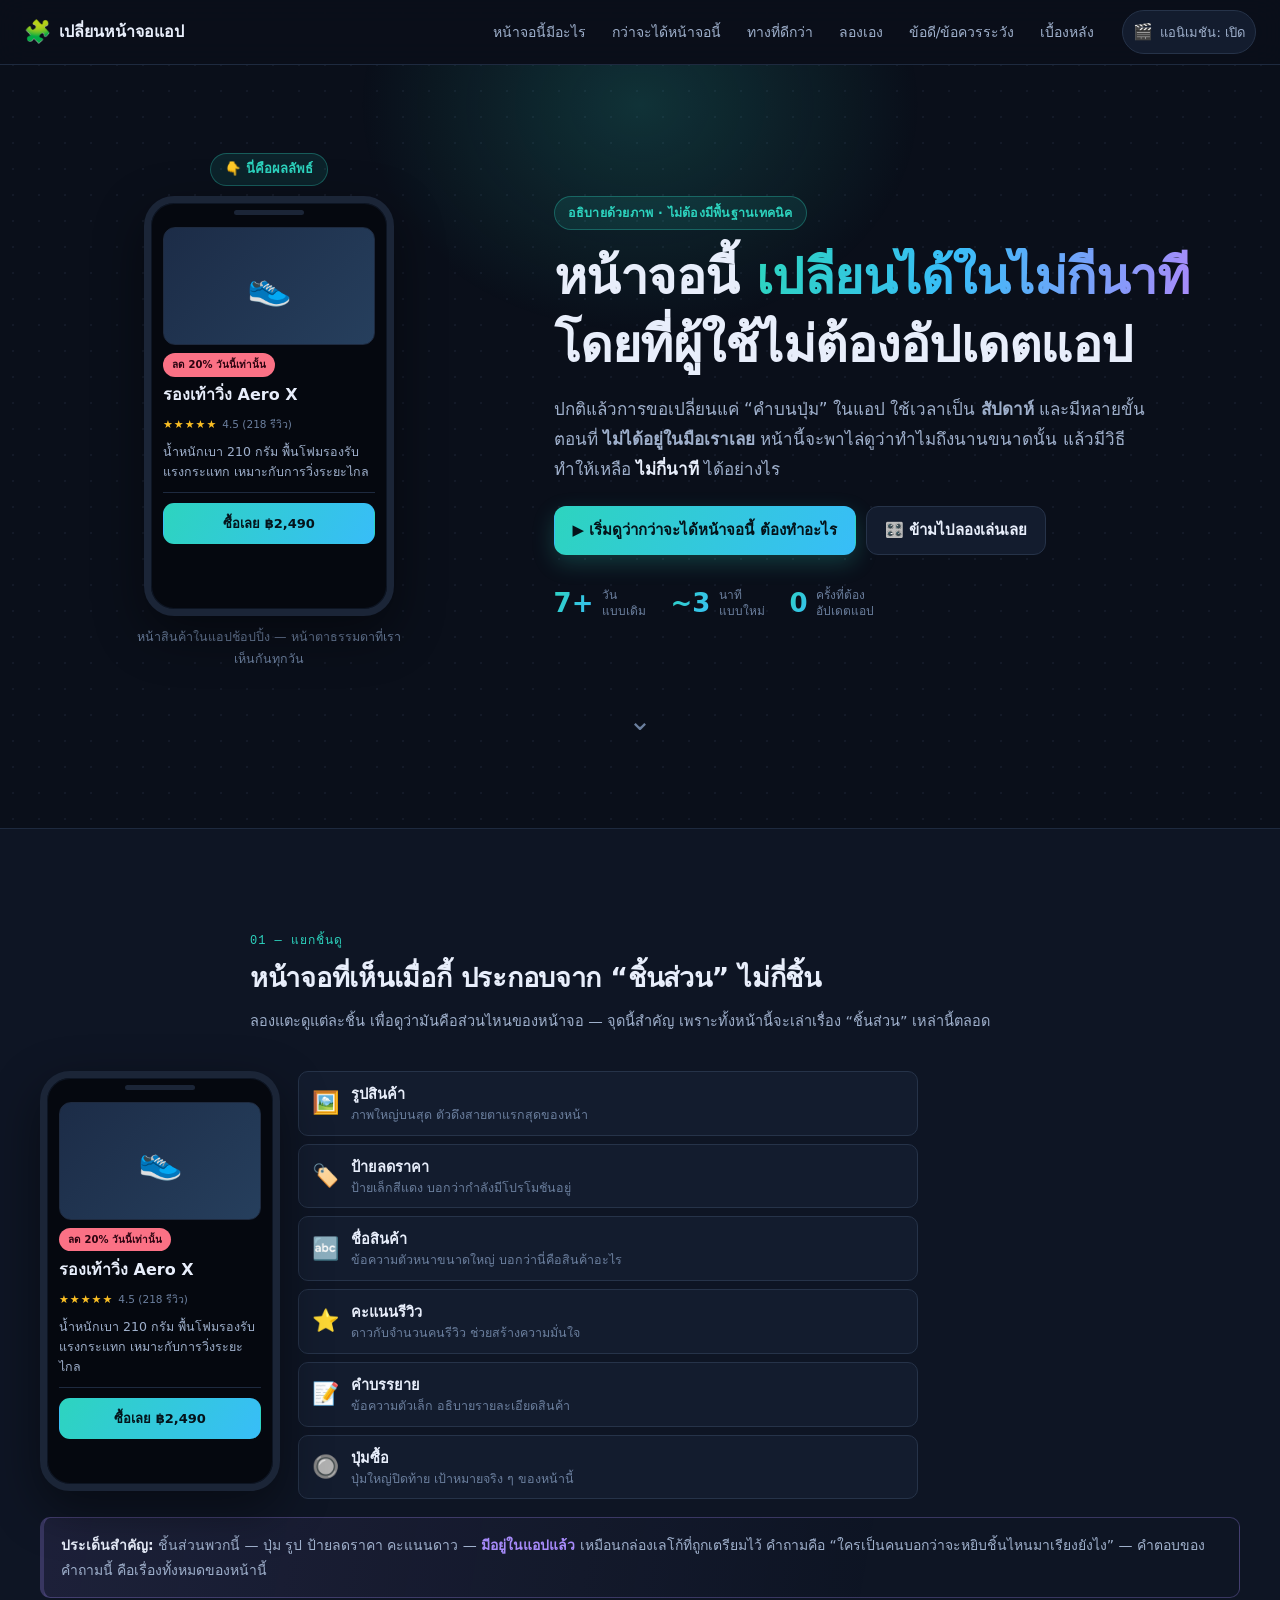
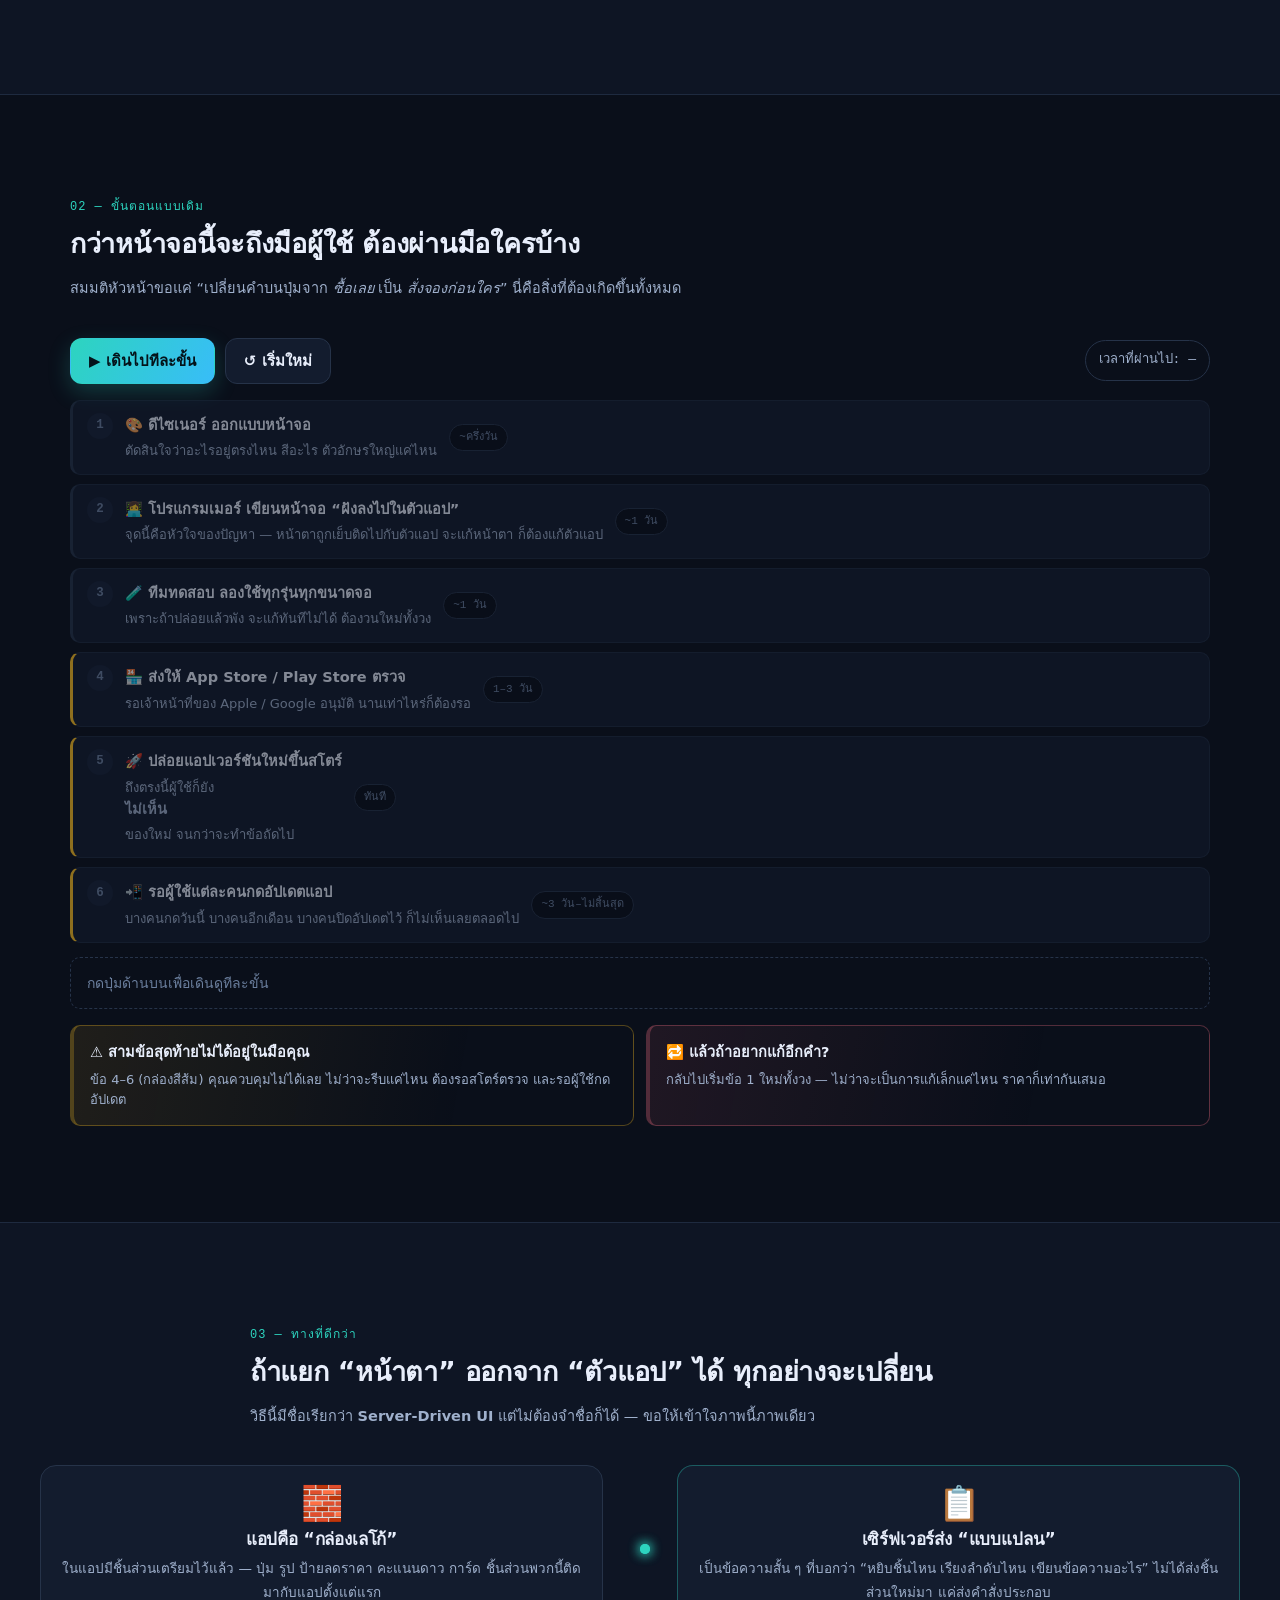
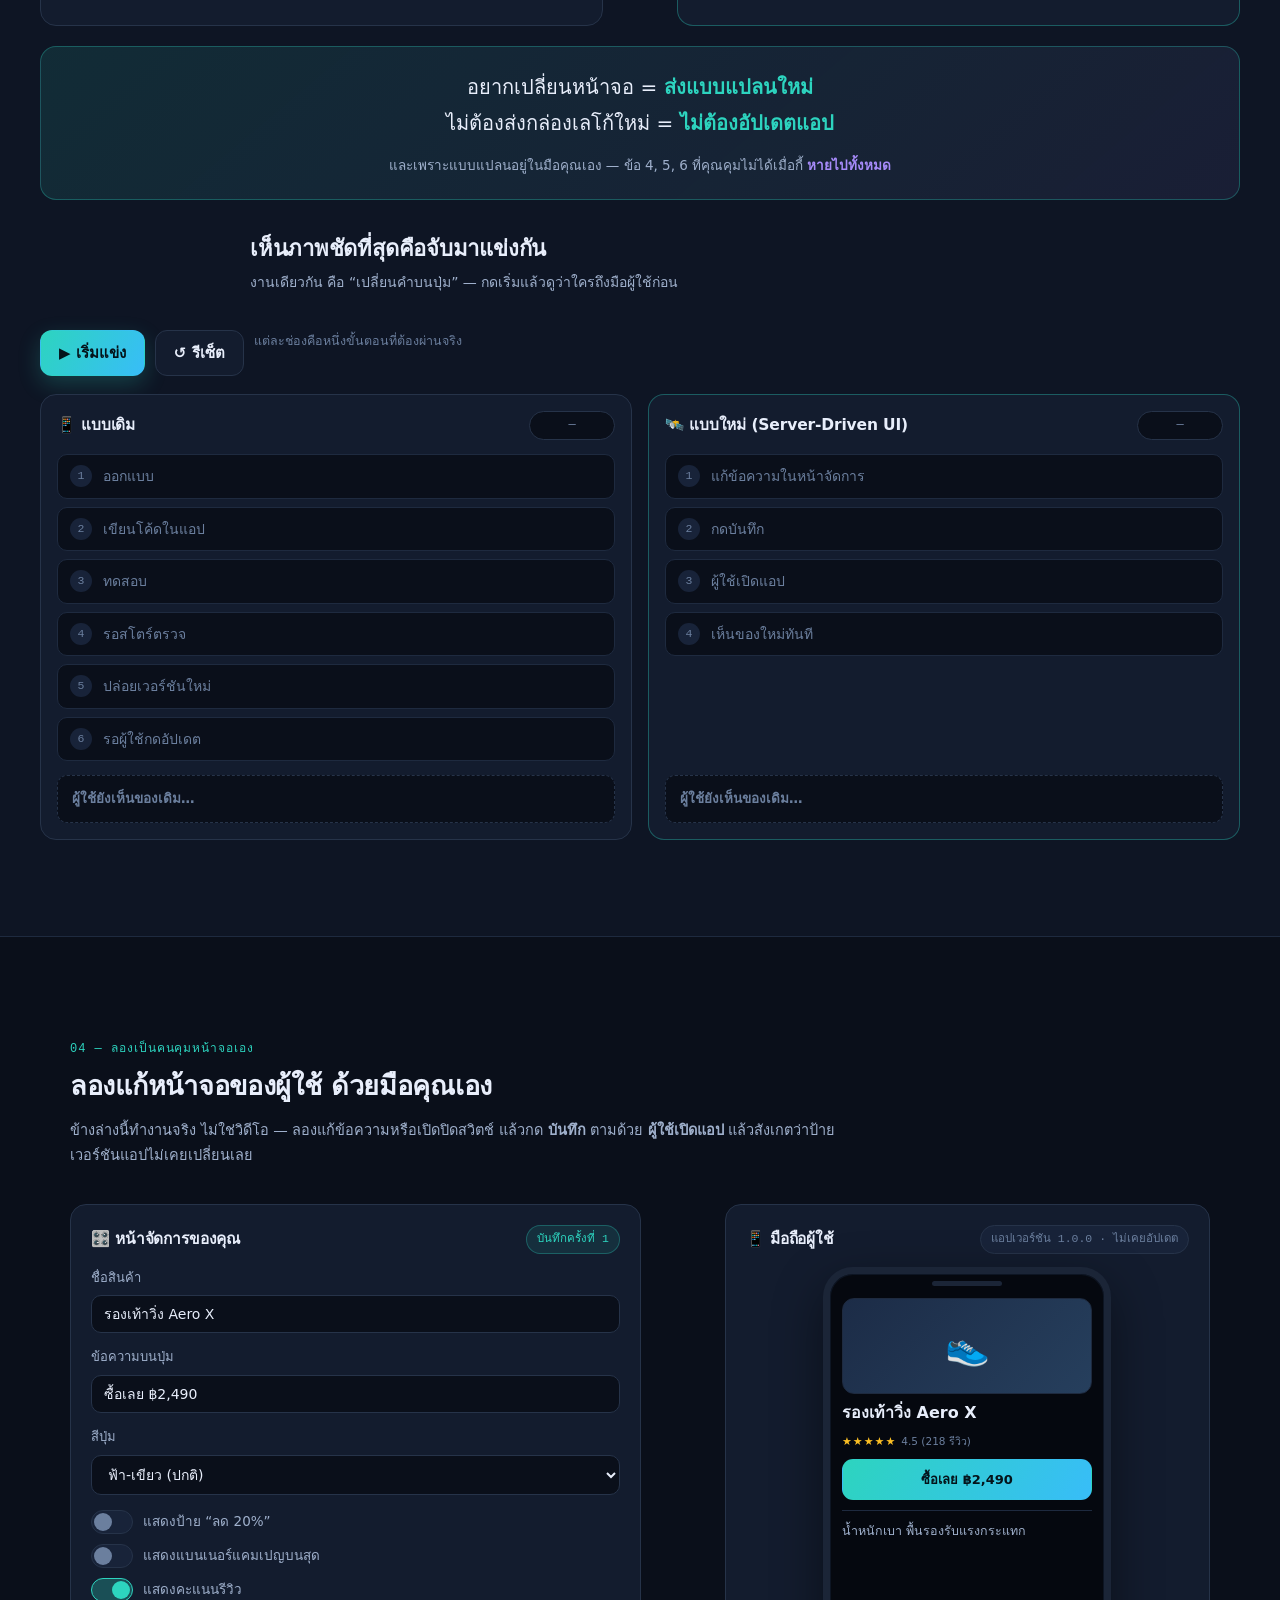
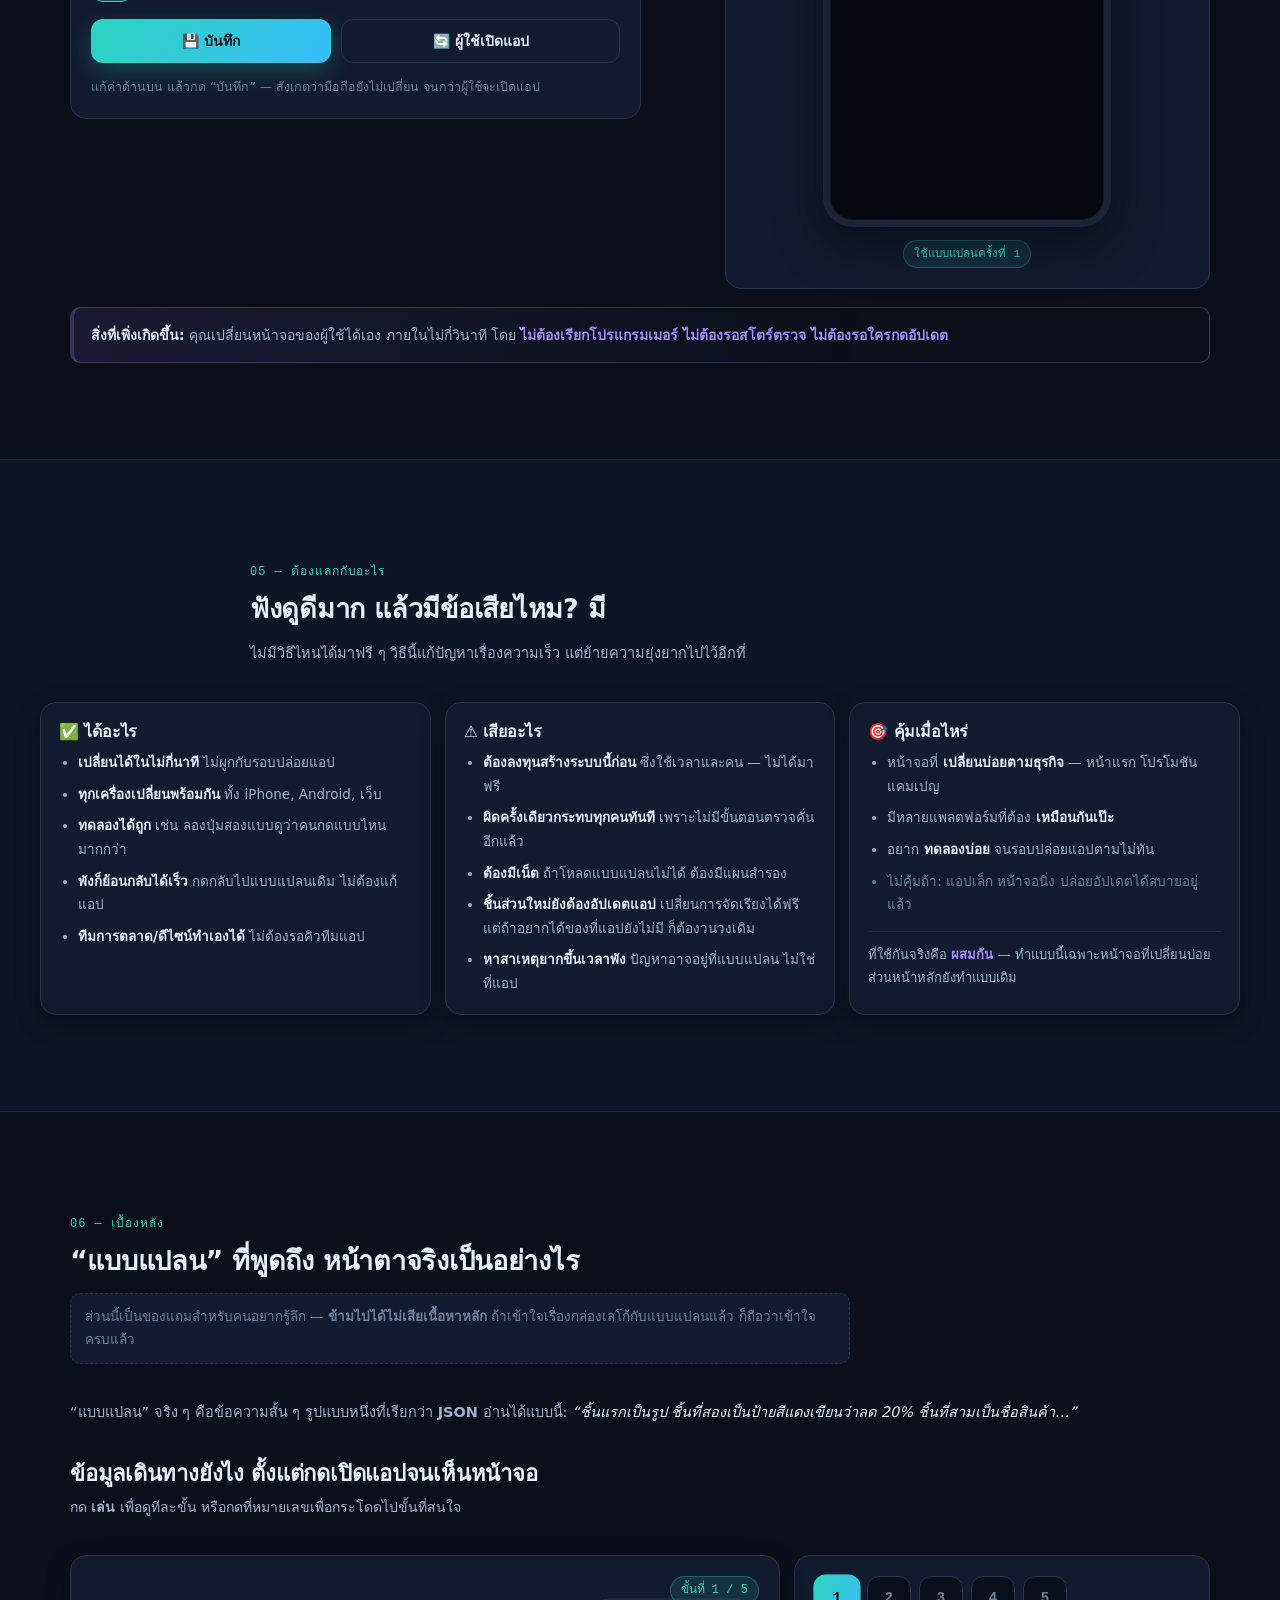
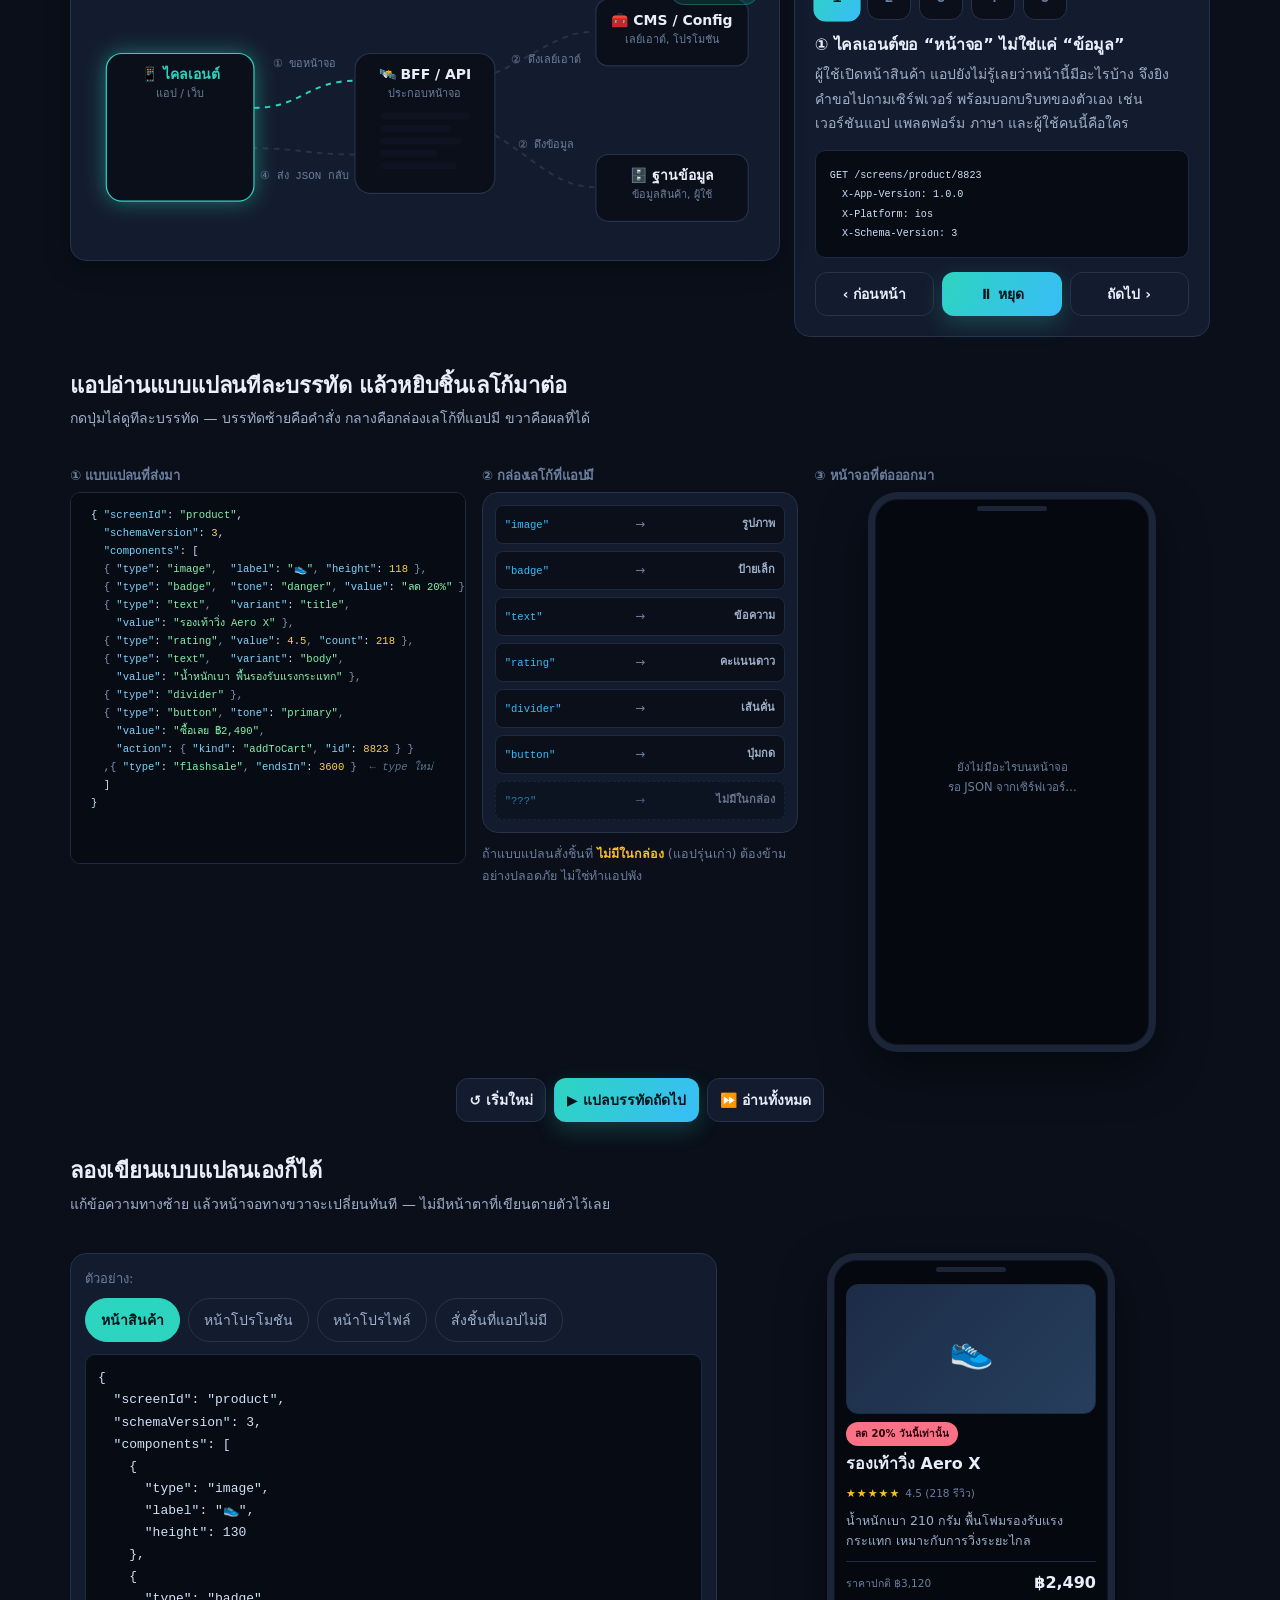
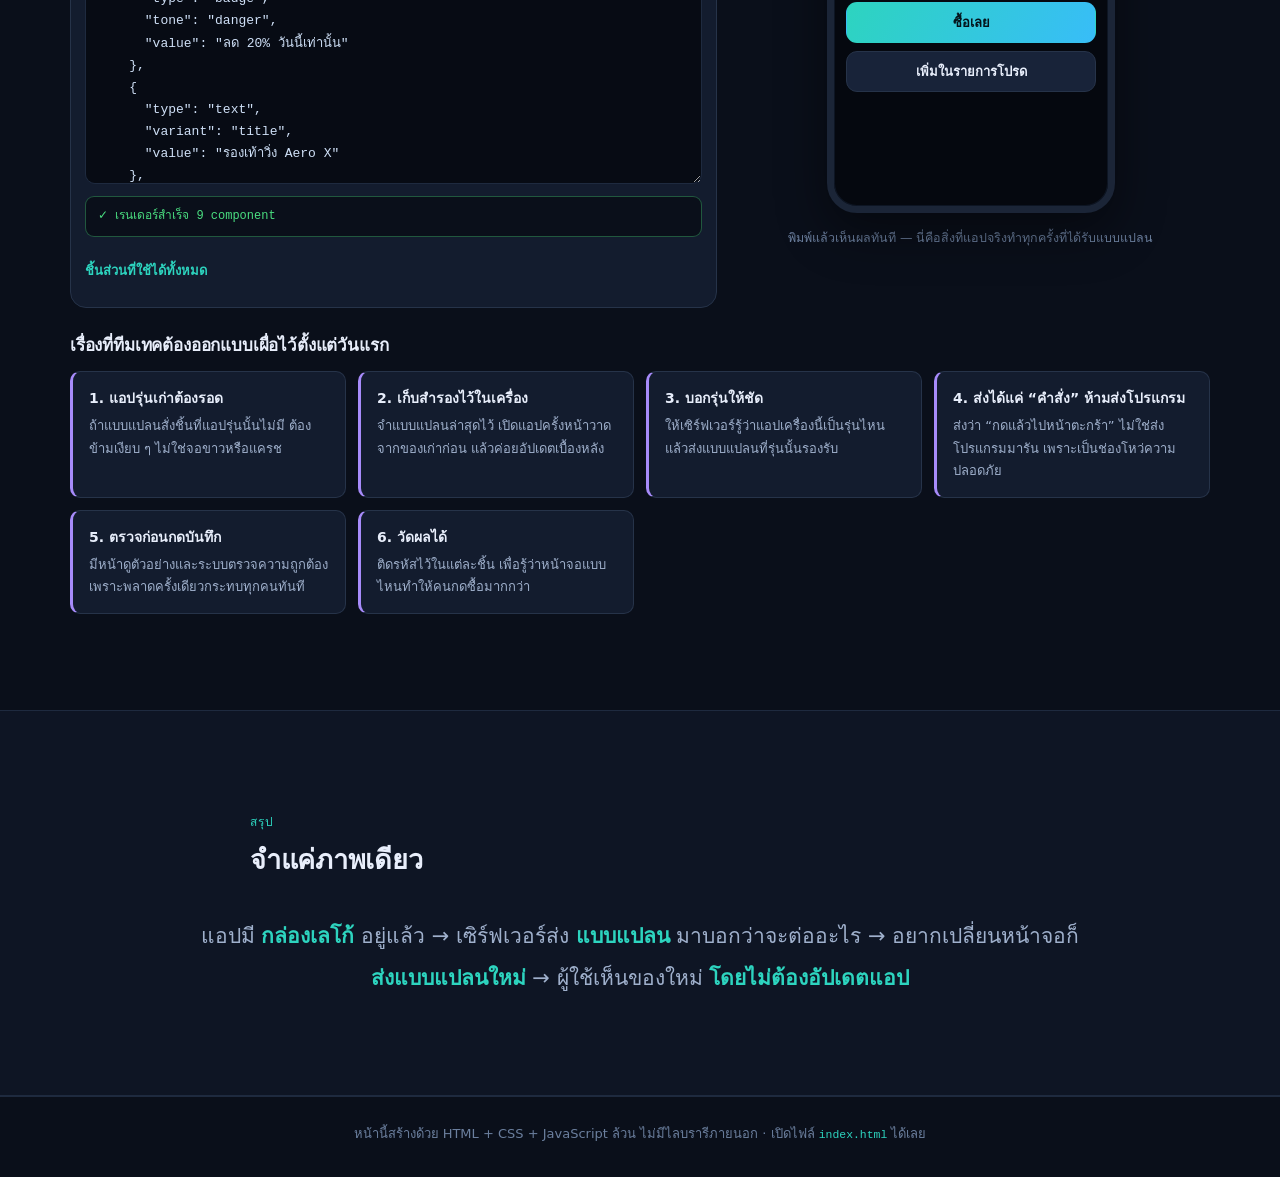
==== commit 454d38ca: "เรียงเนื้อหาใหม่: เริ่มจากผลลัพธ์ แล้วค่อยอธิบาย และเขียนให้คนไม่ใช่สายเทคอ่านรู้เรื่อง เปลี่ยนลำดับ" ====
--- a/index.html
+++ b/index.html
@@ -3,8 +3,8 @@
 <head>
 <meta charset="UTF-8">
 <meta name="viewport" content="width=device-width, initial-scale=1">
-<title>Server-Driven UI — อธิบายหลักการทำงานด้วยภาพเคลื่อนไหว</title>
-<meta name="description" content="หน้าเว็บอธิบายหลักการทำงานของ Server-Driven UI (SDUI) ด้วยแอนิเมชัน HTML/CSS/JavaScript พร้อม playground ให้ลองเล่นจริง">
+<title>เปลี่ยนหน้าจอแอปได้ในไม่กี่นาที — Server-Driven UI อธิบายด้วยภาพ</title>
+<meta name="description" content="เริ่มจากผลลัพธ์ที่เห็น แล้วไล่ย้อนว่ากว่าจะได้หน้าจอนั้นต้องผ่านอะไร และทำไม Server-Driven UI ทำให้เปลี่ยนหน้าจอได้ในไม่กี่นาที อธิบายด้วยแอนิเมชันแบบไม่ต้องมีพื้นฐานเทคนิค">
 <link rel="stylesheet" href="assets/css/style.css">
 <link rel="icon" href="data:image/svg+xml,<svg xmlns='http://www.w3.org/2000/svg' viewBox='0 0 100 100'><text y='.9em' font-size='90'>🧩</text></svg>">
 </head>
@@ -14,16 +14,15 @@
 <header class="nav" id="nav">
   <a class="nav__brand" href="#top">
     <span class="nav__logo">🧩</span>
-    <span>Server-Driven UI</span>
+    <span>เปลี่ยนหน้าจอแอป</span>
   </a>
   <nav class="nav__links">
-    <a href="#concept">แนวคิด</a>
-    <a href="#compare">เปรียบเทียบ</a>
-    <a href="#flow">ขั้นตอนการทำงาน</a>
-    <a href="#render">JSON → UI</a>
-    <a href="#playground">ลองเล่น</a>
-    <a href="#update">อัปเดตทันที</a>
-    <a href="#tradeoff">ข้อดี/ข้อเสีย</a>
+    <a href="#parts">หน้าจอนี้มีอะไร</a>
+    <a href="#howto">กว่าจะได้หน้าจอนี้</a>
+    <a href="#switch">ทางที่ดีกว่า</a>
+    <a href="#try">ลองเอง</a>
+    <a href="#tradeoff">ข้อดี/ข้อควรระวัง</a>
+    <a href="#behind">เบื้องหลัง</a>
   </nav>
   <button class="motion-toggle" id="motionToggle" title="เปิด/ปิดแอนิเมชัน" aria-pressed="false">
     <span class="motion-toggle__icon" aria-hidden="true">🎬</span><span class="motion-toggle__label">แอนิเมชัน: เปิด</span>
@@ -31,151 +30,219 @@
 </header>
 <div class="scroll-progress" id="scrollProgress"></div>
 
-<!-- ============ HERO ============ -->
+<!-- ============ 00 · ผลลัพธ์ ============ -->
 <section class="hero" id="top">
   <div class="hero__glow" aria-hidden="true"></div>
   <div class="hero__inner">
+
+    <!-- ผลลัพธ์มาก่อนทุกอย่าง: ให้เห็นของจริงก่อนจะอธิบายอะไรเลย -->
+    <div class="result">
+      <span class="result__tag">👇 นี่คือผลลัพธ์</span>
+      <div class="phone phone--hero">
+        <div class="phone__notch"></div>
+        <div class="phone__screen" id="heroScreen"></div>
+      </div>
+      <p class="result__cap">หน้าสินค้าในแอปช้อปปิ้ง — หน้าตาธรรมดาที่เราเห็นกันทุกวัน</p>
+    </div>
+
     <div class="hero__copy">
-      <span class="pill">อธิบายหลักการทำงานด้วยภาพเคลื่อนไหว</span>
-      <h1>หน้าตาแอป <em>ไม่ได้</em> ถูกฝังไว้ในแอป<br>แต่ถูก <em>ส่งมาจากเซิร์ฟเวอร์</em></h1>
+      <span class="pill">อธิบายด้วยภาพ · ไม่ต้องมีพื้นฐานเทคนิค</span>
+      <h1>หน้าจอนี้ <em>เปลี่ยนได้ในไม่กี่นาที</em><br>โดยที่ผู้ใช้ไม่ต้องอัปเดตแอป</h1>
       <p class="hero__lead">
-        <strong>Server-Driven UI (SDUI)</strong> คือแนวคิดที่ให้เซิร์ฟเวอร์เป็นคนบอกว่า
-        “หน้าจอนี้ประกอบด้วยอะไรบ้าง เรียงยังไง ข้อมูลอะไร” ในรูปแบบ JSON
-        แล้วฝั่งไคลเอนต์ทำหน้าที่แค่ <em>แปล JSON เป็น UI จริง</em> เท่านั้น
+        ปกติแล้วการขอเปลี่ยนแค่ “คำบนปุ่ม” ในแอป ใช้เวลาเป็น <strong>สัปดาห์</strong>
+        และมีหลายขั้นตอนที่ <strong>ไม่ได้อยู่ในมือเราเลย</strong>
+        หน้านี้จะพาไล่ดูว่าทำไมถึงนานขนาดนั้น แล้วมีวิธีทำให้เหลือ <em>ไม่กี่นาที</em> ได้อย่างไร
       </p>
       <div class="hero__cta">
-        <a class="btn btn--primary" href="#flow">▶ ดูขั้นตอนการทำงาน</a>
-        <a class="btn btn--ghost" href="#playground">🧪 ลองแก้ JSON เอง</a>
+        <a class="btn btn--primary" href="#howto">▶ เริ่มดูว่ากว่าจะได้หน้าจอนี้ ต้องทำอะไร</a>
+        <a class="btn btn--ghost" href="#try">🎛️ ข้ามไปลองเล่นเลย</a>
       </div>
       <ul class="hero__stats">
-        <li><b>1</b><span>ชุด JSON<br>ใช้ได้ทุกแพลตฟอร์ม</span></li>
-        <li><b>0</b><span>ครั้งที่ต้อง<br>ส่งขึ้น App Store</span></li>
-        <li><b>~1s</b><span>เวลาที่ผู้ใช้<br>เห็น UI ใหม่</span></li>
+        <li><b>7+</b><span>วัน<br>แบบเดิม</span></li>
+        <li><b>~3</b><span>นาที<br>แบบใหม่</span></li>
+        <li><b>0</b><span>ครั้งที่ต้อง<br>อัปเดตแอป</span></li>
       </ul>
     </div>
-
-    <!-- แอนิเมชันวนลูป: JSON → UI -->
-    <div class="hero__demo" aria-hidden="true">
-      <div class="loop">
-        <div class="loop__json">
-          <div class="loop__bar loop__bar--head"></div>
-          <div class="loop__line" style="--w:70%"></div>
-          <div class="loop__line" style="--w:90%"></div>
-          <div class="loop__line" style="--w:55%"></div>
-          <div class="loop__line" style="--w:80%"></div>
-          <div class="loop__line" style="--w:40%"></div>
-          <span class="loop__tag">config.json</span>
-        </div>
-        <div class="loop__wire">
-          <span class="loop__dot"></span>
-          <span class="loop__dot" style="animation-delay:.5s"></span>
-          <span class="loop__dot" style="animation-delay:1s"></span>
-        </div>
-        <div class="loop__phone">
-          <div class="loop__notch"></div>
-          <div class="loop__screen">
-            <div class="loop__el loop__el--img"></div>
-            <div class="loop__el loop__el--title"></div>
-            <div class="loop__el loop__el--text"></div>
-            <div class="loop__el loop__el--text" style="--w:60%"></div>
-            <div class="loop__el loop__el--btn"></div>
-          </div>
-          <span class="loop__tag">รับมาแล้วเรนเดอร์</span>
-        </div>
-      </div>
-    </div>
-  </div>
-  <a class="hero__scroll" href="#concept" aria-label="เลื่อนลง">⌄</a>
+  </div>
+  <a class="hero__scroll" href="#parts" aria-label="เลื่อนลง">⌄</a>
 </section>
 
 <main>
 
-<!-- ============ CONCEPT ============ -->
-<section class="section" id="concept">
-  <div class="section__head reveal">
-    <span class="kicker">01 — แนวคิด</span>
-    <h2>ใครเป็นคน “ตัดสินใจ” ว่าหน้าจอหน้าตาแบบไหน?</h2>
-    <p>หัวใจของเรื่องนี้มีแค่คำถามเดียว คือ <b>ตรรกะของหน้าตา (UI logic) ถูกเก็บไว้ที่ไหน</b></p>
-  </div>
-
-  <div class="split reveal">
-    <article class="brief brief--classic">
-      <header><span class="brief__icon">📱</span><h3>แบบดั้งเดิม — Client-Driven UI</h3></header>
-      <p>โค้ดหน้าจอทั้งหมดถูก <b>คอมไพล์ฝังไว้ในตัวแอป</b> เซิร์ฟเวอร์ส่งมาแค่ “ข้อมูลดิบ”</p>
-      <pre class="code"><code><span class="c-cm">// เซิร์ฟเวอร์ส่งมาแค่ข้อมูล</span>
-{ <span class="c-k">"name"</span>: <span class="c-s">"รองเท้าวิ่ง Aero X"</span>,
-  <span class="c-k">"price"</span>: <span class="c-n">2490</span>,
-  <span class="c-k">"discount"</span>: <span class="c-n">20</span> }
-
-<span class="c-cm">// แอปเป็นคนตัดสินใจเองว่าจะวาดยังไง</span>
-Column {
-  Image(product.image)
-  Text(product.name)
-  Text(<span class="c-s">"฿"</span> + product.price)
-}</code></pre>
-      <ul class="brief__list">
-        <li class="bad">อยากย้ายปุ่ม → ต้อง build + ส่งขึ้น store ใหม่</li>
-        <li class="bad">iOS / Android / Web ต้องแก้แยกกัน 3 ที่</li>
-        <li class="bad">ผู้ใช้ที่ไม่อัปเดตแอป จะเห็นของเก่าตลอดไป</li>
-      </ul>
-    </article>
-
-    <div class="split__vs" aria-hidden="true"><span>VS</span></div>
-
-    <article class="brief brief--sdui">
-      <header><span class="brief__icon">🛰️</span><h3>Server-Driven UI</h3></header>
-      <p>เซิร์ฟเวอร์ส่ง <b>“พิมพ์เขียวของหน้าจอ”</b> มาด้วย แอปแค่แปลตามที่บอก</p>
-      <pre class="code"><code><span class="c-cm">// เซิร์ฟเวอร์ส่งทั้งโครงหน้าจอ + ข้อมูล</span>
-{ <span class="c-k">"components"</span>: [
-   { <span class="c-k">"type"</span>: <span class="c-s">"image"</span>,  <span class="c-k">"label"</span>: <span class="c-s">"👟"</span> },
-   { <span class="c-k">"type"</span>: <span class="c-s">"text"</span>,
-     <span class="c-k">"variant"</span>: <span class="c-s">"title"</span>,
-     <span class="c-k">"value"</span>: <span class="c-s">"รองเท้าวิ่ง Aero X"</span> },
-   { <span class="c-k">"type"</span>: <span class="c-s">"button"</span>,
-     <span class="c-k">"tone"</span>: <span class="c-s">"primary"</span>,
-     <span class="c-k">"value"</span>: <span class="c-s">"ซื้อเลย ฿2,490"</span> }
-]}</code></pre>
-      <ul class="brief__list">
-        <li class="good">อยากย้ายปุ่ม → แก้ JSON บนเซิร์ฟเวอร์ จบ</li>
-        <li class="good">แก้ที่เดียว ทุกแพลตฟอร์มเปลี่ยนพร้อมกัน</li>
-        <li class="good">ทำ A/B test / โปรโมชันตามเทศกาลได้ทันที</li>
-      </ul>
-    </article>
+<!-- ============ 01 · หน้าจอนี้ประกอบจากอะไร ============ -->
+<section class="section section--alt" id="parts">
+  <div class="section__head reveal">
+    <span class="kicker">01 — แยกชิ้นดู</span>
+    <h2>หน้าจอที่เห็นเมื่อกี้ ประกอบจาก “ชิ้นส่วน” ไม่กี่ชิ้น</h2>
+    <p>ลองแตะดูแต่ละชิ้น เพื่อดูว่ามันคือส่วนไหนของหน้าจอ — จุดนี้สำคัญ เพราะทั้งหน้านี้จะเล่าเรื่อง “ชิ้นส่วน” เหล่านี้ตลอด</p>
+  </div>
+
+  <div class="parts reveal">
+    <div class="parts__preview">
+      <div class="phone phone--fit">
+        <div class="phone__notch"></div>
+        <div class="phone__screen" id="partsScreen"></div>
+      </div>
+    </div>
+    <ul class="parts__list" id="partsList"></ul>
   </div>
 
   <div class="note reveal">
-    <b>สิ่งที่ยังอยู่ฝั่งแอปเสมอ:</b> ตัว “ชิ้นส่วน UI” (component) จริง ๆ เช่นปุ่ม การ์ด รูปภาพ
-    ยังถูกเขียนเป็นโค้ด native อยู่ในแอป — เซิร์ฟเวอร์ <em>เลือกและจัดเรียง</em> ชิ้นส่วนเหล่านั้น
-    แต่ <em>ไม่ได้ส่งโค้ดมารัน</em> (นี่คือจุดต่างจาก WebView)
-  </div>
-</section>
-
-<!-- ============ COMPARE / RACE ============ -->
-<section class="section section--alt" id="compare">
-  <div class="section__head reveal">
-    <span class="kicker">02 — เปรียบเทียบ</span>
-    <h2>แข่งกัน: “ขอเปลี่ยนสีปุ่มหน่อย” ใครถึงมือผู้ใช้ก่อน?</h2>
-    <p>กดปุ่มด้านล่างเพื่อจำลองเส้นทางการปล่อยการเปลี่ยนแปลงหนึ่งครั้ง ของทั้งสองแนวทาง</p>
+    <b>ประเด็นสำคัญ:</b> ชิ้นส่วนพวกนี้ — ปุ่ม รูป ป้ายลดราคา คะแนนดาว —
+    <em>มีอยู่ในแอปแล้ว</em> เหมือนกล่องเลโก้ที่ถูกเตรียมไว้
+    คำถามคือ “ใครเป็นคนบอกว่าจะหยิบชิ้นไหนมาเรียงยังไง” — คำตอบของคำถามนี้
+    คือเรื่องทั้งหมดของหน้านี้
+  </div>
+</section>
+
+<!-- ============ 02 · กว่าจะได้หน้าจอนี้ ============ -->
+<section class="section" id="howto">
+  <div class="section__head reveal">
+    <span class="kicker">02 — ขั้นตอนแบบเดิม</span>
+    <h2>กว่าหน้าจอนี้จะถึงมือผู้ใช้ ต้องผ่านมือใครบ้าง</h2>
+    <p>สมมติหัวหน้าขอแค่ “เปลี่ยนคำบนปุ่มจาก <i>ซื้อเลย</i> เป็น <i>สั่งจองก่อนใคร</i>” นี่คือสิ่งที่ต้องเกิดขึ้นทั้งหมด</p>
+  </div>
+
+  <div class="journey reveal">
+    <div class="journey__toolbar">
+      <button class="btn btn--primary" id="journeyPlay">▶ เดินไปทีละขั้น</button>
+      <button class="btn btn--ghost" id="journeyReset">↺ เริ่มใหม่</button>
+      <span class="journey__clock" id="journeyClock">เวลาที่ผ่านไป: —</span>
+    </div>
+
+    <ol class="journey__list" id="journeyList">
+      <li class="journey__step" data-j data-days="0.5">
+        <span class="journey__num">1</span>
+        <div class="journey__body">
+          <b>🎨 ดีไซเนอร์ ออกแบบหน้าจอ</b>
+          <p>ตัดสินใจว่าอะไรอยู่ตรงไหน สีอะไร ตัวอักษรใหญ่แค่ไหน</p>
+        </div>
+        <span class="journey__cost">~ครึ่งวัน</span>
+      </li>
+      <li class="journey__step" data-j data-days="1">
+        <span class="journey__num">2</span>
+        <div class="journey__body">
+          <b>👩‍💻 โปรแกรมเมอร์ เขียนหน้าจอ “ฝังลงไปในตัวแอป”</b>
+          <p>จุดนี้คือหัวใจของปัญหา — หน้าตาถูกเย็บติดไปกับตัวแอป
+             จะแก้หน้าตา ก็ต้องแก้ตัวแอป</p>
+        </div>
+        <span class="journey__cost">~1 วัน</span>
+      </li>
+      <li class="journey__step" data-j data-days="1">
+        <span class="journey__num">3</span>
+        <div class="journey__body">
+          <b>🧪 ทีมทดสอบ ลองใช้ทุกรุ่นทุกขนาดจอ</b>
+          <p>เพราะถ้าปล่อยแล้วพัง จะแก้ทันทีไม่ได้ ต้องวนใหม่ทั้งวง</p>
+        </div>
+        <span class="journey__cost">~1 วัน</span>
+      </li>
+      <li class="journey__step journey__step--out" data-j data-days="2">
+        <span class="journey__num">4</span>
+        <div class="journey__body">
+          <b>🏪 ส่งให้ App Store / Play Store ตรวจ</b>
+          <p>รอเจ้าหน้าที่ของ Apple / Google อนุมัติ นานเท่าไหร่ก็ต้องรอ</p>
+        </div>
+        <span class="journey__cost">1–3 วัน</span>
+      </li>
+      <li class="journey__step journey__step--out" data-j data-days="0">
+        <span class="journey__num">5</span>
+        <div class="journey__body">
+          <b>🚀 ปล่อยแอปเวอร์ชันใหม่ขึ้นสโตร์</b>
+          <p>ถึงตรงนี้ผู้ใช้ก็ยัง <b>ไม่เห็น</b> ของใหม่ จนกว่าจะทำข้อถัดไป</p>
+        </div>
+        <span class="journey__cost">ทันที</span>
+      </li>
+      <li class="journey__step journey__step--out" data-j data-days="3">
+        <span class="journey__num">6</span>
+        <div class="journey__body">
+          <b>📲 รอผู้ใช้แต่ละคนกดอัปเดตแอป</b>
+          <p>บางคนกดวันนี้ บางคนอีกเดือน บางคนปิดอัปเดตไว้ ก็ไม่เห็นเลยตลอดไป</p>
+        </div>
+        <span class="journey__cost">~3 วัน–ไม่สิ้นสุด</span>
+      </li>
+    </ol>
+
+    <div class="journey__verdict" id="journeyVerdict">
+      กดปุ่มด้านบนเพื่อเดินดูทีละขั้น
+    </div>
+
+    <div class="journey__insight">
+      <div class="insight">
+        <b>⚠️ สามข้อสุดท้ายไม่ได้อยู่ในมือคุณ</b>
+        <p>ข้อ 4–6 (กล่องสีส้ม) คุณควบคุมไม่ได้เลย ไม่ว่าจะรีบแค่ไหน
+           ต้องรอสโตร์ตรวจ และรอผู้ใช้กดอัปเดต</p>
+      </div>
+      <div class="insight insight--loop">
+        <b>🔁 แล้วถ้าอยากแก้อีกคำ?</b>
+        <p>กลับไปเริ่มข้อ 1 ใหม่ทั้งวง — ไม่ว่าจะเป็นการแก้เล็กแค่ไหน
+           ราคาก็เท่ากันเสมอ</p>
+      </div>
+    </div>
+  </div>
+</section>
+
+<!-- ============ 03 · ทางที่ดีกว่า ============ -->
+<section class="section section--alt" id="switch">
+  <div class="section__head reveal">
+    <span class="kicker">03 — ทางที่ดีกว่า</span>
+    <h2>ถ้าแยก “หน้าตา” ออกจาก “ตัวแอป” ได้ ทุกอย่างจะเปลี่ยน</h2>
+    <p>วิธีนี้มีชื่อเรียกว่า <b>Server-Driven UI</b> แต่ไม่ต้องจำชื่อก็ได้ — ขอให้เข้าใจภาพนี้ภาพเดียว</p>
+  </div>
+
+  <!-- เปรียบเทียบด้วยเลโก้ ให้คนไม่ใช่สายเทคเห็นภาพก่อนเข้าเรื่องจริง -->
+  <div class="lego reveal">
+    <div class="lego__card">
+      <span class="lego__icon" aria-hidden="true">🧱</span>
+      <h3>แอปคือ “กล่องเลโก้”</h3>
+      <p>ในแอปมีชิ้นส่วนเตรียมไว้แล้ว — ปุ่ม รูป ป้ายลดราคา คะแนนดาว การ์ด
+         ชิ้นส่วนพวกนี้ติดมากับแอปตั้งแต่แรก</p>
+    </div>
+    <div class="lego__arrow" aria-hidden="true">
+      <span class="lego__dot"></span>
+      <span class="lego__dot" style="animation-delay:.6s"></span>
+    </div>
+    <div class="lego__card lego__card--plan">
+      <span class="lego__icon" aria-hidden="true">📋</span>
+      <h3>เซิร์ฟเวอร์ส่ง “แบบแปลน”</h3>
+      <p>เป็นข้อความสั้น ๆ ที่บอกว่า “หยิบชิ้นไหน เรียงลำดับไหน เขียนข้อความอะไร”
+         ไม่ได้ส่งชิ้นส่วนใหม่มา แค่ส่งคำสั่งประกอบ</p>
+    </div>
+  </div>
+
+  <div class="punch reveal">
+    <p>
+      อยากเปลี่ยนหน้าจอ = <b>ส่งแบบแปลนใหม่</b><br>
+      ไม่ต้องส่งกล่องเลโก้ใหม่ = <b>ไม่ต้องอัปเดตแอป</b>
+    </p>
+    <p class="punch__sub">
+      และเพราะแบบแปลนอยู่ในมือคุณเอง — ข้อ 4, 5, 6 ที่คุณคุมไม่ได้เมื่อกี้
+      <em>หายไปทั้งหมด</em>
+    </p>
+  </div>
+
+  <div class="section__head section__head--sub reveal">
+    <h3>เห็นภาพชัดที่สุดคือจับมาแข่งกัน</h3>
+    <p>งานเดียวกัน คือ “เปลี่ยนคำบนปุ่ม” — กดเริ่มแล้วดูว่าใครถึงมือผู้ใช้ก่อน</p>
   </div>
 
   <div class="race reveal">
     <div class="race__toolbar">
-      <button class="btn btn--primary" id="raceStart">▶ เริ่มจำลอง</button>
+      <button class="btn btn--primary" id="raceStart">▶ เริ่มแข่ง</button>
       <button class="btn btn--ghost" id="raceReset">↺ รีเซ็ต</button>
-      <span class="race__hint">แต่ละช่องคือหนึ่งขั้นตอนที่ต้องผ่านจริงในการทำงาน</span>
+      <span class="race__hint">แต่ละช่องคือหนึ่งขั้นตอนที่ต้องผ่านจริง</span>
     </div>
 
     <div class="race__lanes">
       <div class="lane" data-lane="classic">
         <div class="lane__head">
-          <h3>📱 Client-Driven UI</h3>
+          <h3>📱 แบบเดิม</h3>
           <span class="lane__clock" data-clock>—</span>
         </div>
         <ol class="lane__steps">
-          <li data-step><i>1</i> แก้โค้ดในแอป</li>
-          <li data-step><i>2</i> Build &amp; ทดสอบ</li>
-          <li data-step><i>3</i> ส่งขึ้น App Store / Play</li>
-          <li data-step><i>4</i> รอทีมงานรีวิว</li>
+          <li data-step><i>1</i> ออกแบบ</li>
+          <li data-step><i>2</i> เขียนโค้ดในแอป</li>
+          <li data-step><i>3</i> ทดสอบ</li>
+          <li data-step><i>4</i> รอสโตร์ตรวจ</li>
           <li data-step><i>5</i> ปล่อยเวอร์ชันใหม่</li>
           <li data-step><i>6</i> รอผู้ใช้กดอัปเดต</li>
         </ol>
@@ -184,14 +251,14 @@
 
       <div class="lane lane--sdui" data-lane="sdui">
         <div class="lane__head">
-          <h3>🛰️ Server-Driven UI</h3>
+          <h3>🛰️ แบบใหม่ (Server-Driven UI)</h3>
           <span class="lane__clock" data-clock>—</span>
         </div>
         <ol class="lane__steps">
-          <li data-step><i>1</i> แก้ค่าใน CMS / JSON</li>
-          <li data-step><i>2</i> Deploy config (วินาที)</li>
-          <li data-step><i>3</i> ผู้ใช้เปิดแอป → ขอ config</li>
-          <li data-step><i>4</i> เรนเดอร์ UI ใหม่ทันที</li>
+          <li data-step><i>1</i> แก้ข้อความในหน้าจัดการ</li>
+          <li data-step><i>2</i> กดบันทึก</li>
+          <li data-step><i>3</i> ผู้ใช้เปิดแอป</li>
+          <li data-step><i>4</i> เห็นของใหม่ทันที</li>
         </ol>
         <div class="lane__result" data-result>ผู้ใช้ยังเห็นของเดิม…</div>
       </div>
@@ -199,11 +266,141 @@
   </div>
 </section>
 
-<!-- ============ FLOW ============ -->
-<section class="section" id="flow">
-  <div class="section__head reveal">
-    <span class="kicker">03 — ขั้นตอนการทำงาน</span>
-    <h2>ข้อมูลวิ่งยังไง ตั้งแต่กดเปิดแอป จนเห็นหน้าจอ</h2>
+<!-- ============ 04 · ลองเอง ============ -->
+<section class="section" id="try">
+  <div class="section__head reveal">
+    <span class="kicker">04 — ลองเป็นคนคุมหน้าจอเอง</span>
+    <h2>ลองแก้หน้าจอของผู้ใช้ ด้วยมือคุณเอง</h2>
+    <p>
+      ข้างล่างนี้ทำงานจริง ไม่ใช่วิดีโอ — ลองแก้ข้อความหรือเปิดปิดสวิตช์ แล้วกด
+      <b>บันทึก</b> ตามด้วย <b>ผู้ใช้เปิดแอป</b> แล้วสังเกตว่าป้ายเวอร์ชันแอปไม่เคยเปลี่ยนเลย
+    </p>
+  </div>
+
+  <div class="ota reveal">
+    <div class="ota__server">
+      <div class="ota__panelhead">
+        <h3>🎛️ หน้าจัดการของคุณ</h3>
+        <span class="tag" id="otaServerVer">บันทึกครั้งที่ 1</span>
+      </div>
+
+      <label class="field">
+        <span>ชื่อสินค้า</span>
+        <input type="text" id="otaTitle" value="รองเท้าวิ่ง Aero X" maxlength="40">
+      </label>
+
+      <label class="field">
+        <span>ข้อความบนปุ่ม</span>
+        <input type="text" id="otaCta" value="ซื้อเลย ฿2,490" maxlength="30">
+      </label>
+
+      <label class="field">
+        <span>สีปุ่ม</span>
+        <select id="otaTone">
+          <option value="primary">ฟ้า-เขียว (ปกติ)</option>
+          <option value="secondary">เทา (เรียบ ๆ)</option>
+          <option value="danger">แดง (เร่งการตัดสินใจ)</option>
+        </select>
+      </label>
+
+      <div class="field field--switches">
+        <label class="switch"><input type="checkbox" id="otaBadge"><span></span>แสดงป้าย “ลด 20%”</label>
+        <label class="switch"><input type="checkbox" id="otaBanner"><span></span>แสดงแบนเนอร์แคมเปญบนสุด</label>
+        <label class="switch"><input type="checkbox" id="otaReview" checked><span></span>แสดงคะแนนรีวิว</label>
+      </div>
+
+      <div class="ota__actions">
+        <button class="btn btn--primary" id="otaDeploy">💾 บันทึก</button>
+        <button class="btn btn--ghost" id="otaFetch">🔄 ผู้ใช้เปิดแอป</button>
+      </div>
+      <p class="ota__hint" id="otaHint">แก้ค่าด้านบน แล้วกด “บันทึก” — สังเกตว่ามือถือยังไม่เปลี่ยน จนกว่าผู้ใช้จะเปิดแอป</p>
+    </div>
+
+    <div class="ota__wire" aria-hidden="true"><span class="ota__packet" id="otaPacket">แบบแปลน</span></div>
+
+    <div class="ota__client">
+      <div class="ota__panelhead">
+        <h3>📱 มือถือผู้ใช้</h3>
+        <span class="tag tag--fixed">แอปเวอร์ชัน 1.0.0 · ไม่เคยอัปเดต</span>
+      </div>
+      <div class="phone">
+        <div class="phone__notch"></div>
+        <div class="phone__screen" id="otaScreen"></div>
+      </div>
+      <span class="tag" id="otaClientVer">ใช้แบบแปลนครั้งที่ 1</span>
+    </div>
+  </div>
+
+  <div class="note note--win reveal">
+    <b>สิ่งที่เพิ่งเกิดขึ้น:</b> คุณเปลี่ยนหน้าจอของผู้ใช้ได้เอง ภายในไม่กี่วินาที
+    โดย <em>ไม่ต้องเรียกโปรแกรมเมอร์ ไม่ต้องรอสโตร์ตรวจ ไม่ต้องรอใครกดอัปเดต</em>
+  </div>
+</section>
+
+<!-- ============ 05 · ข้อดี / ข้อควรระวัง ============ -->
+<section class="section section--alt" id="tradeoff">
+  <div class="section__head reveal">
+    <span class="kicker">05 — ต้องแลกกับอะไร</span>
+    <h2>ฟังดูดีมาก แล้วมีข้อเสียไหม? มี</h2>
+    <p>ไม่มีวิธีไหนได้มาฟรี ๆ วิธีนี้แก้ปัญหาเรื่องความเร็ว แต่ย้ายความยุ่งยากไปไว้อีกที่</p>
+  </div>
+
+  <div class="cards reveal">
+    <article class="card card--good">
+      <h3>✅ ได้อะไร</h3>
+      <ul>
+        <li><b>เปลี่ยนได้ในไม่กี่นาที</b> ไม่ผูกกับรอบปล่อยแอป</li>
+        <li><b>ทุกเครื่องเปลี่ยนพร้อมกัน</b> ทั้ง iPhone, Android, เว็บ</li>
+        <li><b>ทดลองได้ถูก</b> เช่น ลองปุ่มสองแบบดูว่าคนกดแบบไหนมากกว่า</li>
+        <li><b>พังก็ย้อนกลับได้เร็ว</b> กดกลับไปแบบแปลนเดิม ไม่ต้องแก้แอป</li>
+        <li><b>ทีมการตลาด/ดีไซน์ทำเองได้</b> ไม่ต้องรอคิวทีมแอป</li>
+      </ul>
+    </article>
+    <article class="card card--bad">
+      <h3>⚠️ เสียอะไร</h3>
+      <ul>
+        <li><b>ต้องลงทุนสร้างระบบนี้ก่อน</b> ซึ่งใช้เวลาและคน — ไม่ได้มาฟรี</li>
+        <li><b>ผิดครั้งเดียวกระทบทุกคนทันที</b> เพราะไม่มีขั้นตอนตรวจคั่นอีกแล้ว</li>
+        <li><b>ต้องมีเน็ต</b> ถ้าโหลดแบบแปลนไม่ได้ ต้องมีแผนสำรอง</li>
+        <li><b>ชิ้นส่วนใหม่ยังต้องอัปเดตแอป</b> เปลี่ยนการจัดเรียงได้ฟรี
+            แต่ถ้าอยากได้ของที่แอปยังไม่มี ก็ต้องวนวงเดิม</li>
+        <li><b>หาสาเหตุยากขึ้นเวลาพัง</b> ปัญหาอาจอยู่ที่แบบแปลน ไม่ใช่ที่แอป</li>
+      </ul>
+    </article>
+    <article class="card card--tip">
+      <h3>🎯 คุ้มเมื่อไหร่</h3>
+      <ul>
+        <li>หน้าจอที่ <b>เปลี่ยนบ่อยตามธุรกิจ</b> — หน้าแรก โปรโมชัน แคมเปญ</li>
+        <li>มีหลายแพลตฟอร์มที่ต้อง <b>เหมือนกันเป๊ะ</b></li>
+        <li>อยาก <b>ทดลองบ่อย</b> จนรอบปล่อยแอปตามไม่ทัน</li>
+        <li class="muted">ไม่คุ้มถ้า: แอปเล็ก หน้าจอนิ่ง ปล่อยอัปเดตได้สบายอยู่แล้ว</li>
+      </ul>
+      <p class="card__foot">ที่ใช้กันจริงคือ <b>ผสมกัน</b> — ทำแบบนี้เฉพาะหน้าจอที่เปลี่ยนบ่อย ส่วนหน้าหลักยังทำแบบเดิม</p>
+    </article>
+  </div>
+</section>
+
+<!-- ============ 06 · เบื้องหลัง (โซนเทคนิค) ============ -->
+<section class="section" id="behind">
+  <div class="section__head reveal">
+    <span class="kicker">06 — เบื้องหลัง</span>
+    <h2>“แบบแปลน” ที่พูดถึง หน้าตาจริงเป็นอย่างไร</h2>
+    <p class="section__head-note">
+      ส่วนนี้เป็นของแถมสำหรับคนอยากรู้ลึก — <b>ข้ามไปได้ไม่เสียเนื้อหาหลัก</b>
+      ถ้าเข้าใจเรื่องกล่องเลโก้กับแบบแปลนแล้ว ก็ถือว่าเข้าใจครบแล้ว
+    </p>
+  </div>
+
+  <div class="behind reveal">
+    <p class="behind__lead">
+      “แบบแปลน” จริง ๆ คือข้อความสั้น ๆ รูปแบบหนึ่งที่เรียกว่า <b>JSON</b>
+      อ่านได้แบบนี้: <i>“ชิ้นแรกเป็นรูป ชิ้นที่สองเป็นป้ายสีแดงเขียนว่าลด 20% ชิ้นที่สามเป็นชื่อสินค้า…”</i>
+    </p>
+  </div>
+
+  <!-- 06.1 เส้นทางของข้อมูล -->
+  <div class="section__head section__head--sub reveal">
+    <h3>ข้อมูลเดินทางยังไง ตั้งแต่กดเปิดแอปจนเห็นหน้าจอ</h3>
     <p>กด <b>เล่น</b> เพื่อดูทีละขั้น หรือกดที่หมายเลขเพื่อกระโดดไปขั้นที่สนใจ</p>
   </div>
 
@@ -211,7 +408,7 @@
     <!-- แผนภาพถูกสร้างด้วย JS จากข้อมูลชุดเดียว แล้ววางผังใหม่ตามขนาดจอ
          (มือถือ = เรียงลงแนวตั้ง / แท็บเล็ตขึ้นไป = เรียงตามแนวนอน) -->
     <div class="flow__stage">
-      <svg id="flowSvg" role="img" aria-label="แผนภาพการไหลของข้อมูลใน Server-Driven UI"></svg>
+      <svg id="flowSvg" role="img" aria-label="แผนภาพการเดินทางของข้อมูล"></svg>
       <div class="flow__badge" id="flowBadge">พร้อมเริ่ม</div>
     </div>
 
@@ -229,38 +426,35 @@
       </div>
     </aside>
   </div>
-</section>
-
-<!-- ============ RENDER MAPPING ============ -->
-<section class="section section--alt" id="render">
-  <div class="section__head reveal">
-    <span class="kicker">04 — หัวใจของฝั่งไคลเอนต์</span>
-    <h2>Component Registry: ตารางแปล “ชื่อ” ให้กลายเป็น “ของจริง”</h2>
-    <p>ไคลเอนต์เก็บ “ทะเบียนชิ้นส่วน” เอาไว้ พอเจอ <code>"type": "button"</code> ก็ไปหยิบปุ่มจริงมาวาด — กดปุ่มด้านล่างเพื่อไล่ดูทีละบรรทัด</p>
+
+  <!-- 06.2 แบบแปลน → หน้าจอ -->
+  <div class="section__head section__head--sub reveal">
+    <h3>แอปอ่านแบบแปลนทีละบรรทัด แล้วหยิบชิ้นเลโก้มาต่อ</h3>
+    <p>กดปุ่มไล่ดูทีละบรรทัด — บรรทัดซ้ายคือคำสั่ง กลางคือกล่องเลโก้ที่แอปมี ขวาคือผลที่ได้</p>
   </div>
 
   <div class="mapping reveal">
     <div class="mapping__col">
-      <h4 class="mapping__label">① JSON จากเซิร์ฟเวอร์</h4>
+      <h4 class="mapping__label">① แบบแปลนที่ส่งมา</h4>
       <pre class="code code--tall" id="mapJson"></pre>
     </div>
 
     <div class="mapping__col mapping__col--mid">
-      <h4 class="mapping__label">② เปิดตารางทะเบียน</h4>
+      <h4 class="mapping__label">② กล่องเลโก้ที่แอปมี</h4>
       <div class="registry" id="registry">
-        <div class="registry__row" data-type="image"><code>"image"</code><span>→</span><b>ImageView</b></div>
-        <div class="registry__row" data-type="badge"><code>"badge"</code><span>→</span><b>Chip</b></div>
-        <div class="registry__row" data-type="text"><code>"text"</code><span>→</span><b>TextView</b></div>
-        <div class="registry__row" data-type="rating"><code>"rating"</code><span>→</span><b>RatingBar</b></div>
-        <div class="registry__row" data-type="divider"><code>"divider"</code><span>→</span><b>Divider</b></div>
-        <div class="registry__row" data-type="button"><code>"button"</code><span>→</span><b>Button</b></div>
-        <div class="registry__row registry__row--unknown" data-type="__unknown"><code>"???"</code><span>→</span><b>Fallback</b></div>
-      </div>
-      <p class="mapping__hint">ถ้าไม่เจอในทะเบียน (แอปเวอร์ชันเก่า) ต้อง <b>ข้ามอย่างปลอดภัย</b> ไม่ใช่แครช</p>
+        <div class="registry__row" data-type="image"><code>"image"</code><span>→</span><b>รูปภาพ</b></div>
+        <div class="registry__row" data-type="badge"><code>"badge"</code><span>→</span><b>ป้ายเล็ก</b></div>
+        <div class="registry__row" data-type="text"><code>"text"</code><span>→</span><b>ข้อความ</b></div>
+        <div class="registry__row" data-type="rating"><code>"rating"</code><span>→</span><b>คะแนนดาว</b></div>
+        <div class="registry__row" data-type="divider"><code>"divider"</code><span>→</span><b>เส้นคั่น</b></div>
+        <div class="registry__row" data-type="button"><code>"button"</code><span>→</span><b>ปุ่มกด</b></div>
+        <div class="registry__row registry__row--unknown" data-type="__unknown"><code>"???"</code><span>→</span><b>ไม่มีในกล่อง</b></div>
+      </div>
+      <p class="mapping__hint">ถ้าแบบแปลนสั่งชิ้นที่ <b>ไม่มีในกล่อง</b> (แอปรุ่นเก่า) ต้องข้ามอย่างปลอดภัย ไม่ใช่ทำแอปพัง</p>
     </div>
 
     <div class="mapping__col mapping__col--preview">
-      <h4 class="mapping__label">③ UI จริงที่ถูกวาด</h4>
+      <h4 class="mapping__label">③ หน้าจอที่ต่อออกมา</h4>
       <div class="phone">
         <div class="phone__notch"></div>
         <div class="phone__screen" id="mapScreen"></div>
@@ -269,18 +463,15 @@
 
     <div class="mapping__controls">
       <button class="btn btn--ghost" id="mapReset">↺ เริ่มใหม่</button>
-      <button class="btn btn--primary" id="mapStep">▶ แปลบรรทัดถัดไป</button>
-      <button class="btn btn--ghost" id="mapAll">⏩ แปลทั้งหมด</button>
-    </div>
-  </div>
-</section>
-
-<!-- ============ PLAYGROUND ============ -->
-<section class="section" id="playground">
-  <div class="section__head reveal">
-    <span class="kicker">05 — ลองเล่นเอง</span>
-    <h2>คุณคือเซิร์ฟเวอร์ — แก้ JSON แล้วดู UI เปลี่ยนสด ๆ</h2>
-    <p>หน้าจอทางขวาถูกสร้างจาก JSON ทางซ้ายล้วน ๆ ไม่มี HTML ที่เขียนตายตัวไว้เลย</p>
+      <button class="btn btn--primary" id="mapStep">▶ อ่านบรรทัดถัดไป</button>
+      <button class="btn btn--ghost" id="mapAll">⏩ อ่านทั้งหมด</button>
+    </div>
+  </div>
+
+  <!-- 06.3 playground -->
+  <div class="section__head section__head--sub reveal">
+    <h3>ลองเขียนแบบแปลนเองก็ได้</h3>
+    <p>แก้ข้อความทางซ้าย แล้วหน้าจอทางขวาจะเปลี่ยนทันที — ไม่มีหน้าตาที่เขียนตายตัวไว้เลย</p>
   </div>
 
   <div class="playground reveal">
@@ -290,23 +481,20 @@
         <button class="chip" data-preset="product">หน้าสินค้า</button>
         <button class="chip" data-preset="promo">หน้าโปรโมชัน</button>
         <button class="chip" data-preset="profile">หน้าโปรไฟล์</button>
-        <button class="chip chip--warn" data-preset="unknown">component ที่ไม่รู้จัก</button>
-      </div>
-      <textarea id="pgInput" spellcheck="false" aria-label="แก้ไข JSON ของหน้าจอ"></textarea>
+        <button class="chip chip--warn" data-preset="unknown">สั่งชิ้นที่แอปไม่มี</button>
+      </div>
+      <textarea id="pgInput" spellcheck="false" aria-label="แก้ไขแบบแปลนของหน้าจอ"></textarea>
       <div class="playground__status" id="pgStatus"></div>
       <details class="playground__docs">
-        <summary>ชนิด component ที่ใช้ได้ (schema ย่อ)</summary>
+        <summary>ชิ้นส่วนที่ใช้ได้ทั้งหมด</summary>
         <ul>
-          <li><code>text</code> — <code>value</code>, <code>variant</code>: title / body / caption</li>
-          <li><code>button</code> — <code>value</code>, <code>tone</code>: primary / secondary / danger</li>
-          <li><code>image</code> — <code>label</code> (อีโมจิ), <code>height</code></li>
-          <li><code>card</code> — <code>children</code>: [...]</li>
-          <li><code>row</code> — <code>children</code>: [...] (วางแนวนอน)</li>
-          <li><code>badge</code> — <code>value</code>, <code>tone</code></li>
-          <li><code>rating</code> — <code>value</code> (0–5), <code>count</code></li>
-          <li><code>input</code> — <code>placeholder</code></li>
-          <li><code>list</code> — <code>items</code>: ["...", "..."]</li>
-          <li><code>divider</code>, <code>spacer</code></li>
+          <li><code>text</code> — ข้อความ (<code>variant</code>: title / body / caption)</li>
+          <li><code>button</code> — ปุ่ม (<code>tone</code>: primary / secondary / danger)</li>
+          <li><code>image</code> — รูป (<code>label</code> ใส่อีโมจิได้)</li>
+          <li><code>card</code> / <code>row</code> — กล่องและการวางแนวนอน (<code>children</code>)</li>
+          <li><code>badge</code> — ป้ายเล็ก · <code>rating</code> — คะแนนดาว</li>
+          <li><code>input</code> — ช่องกรอก · <code>list</code> — รายการ</li>
+          <li><code>divider</code> — เส้นคั่น · <code>spacer</code> — ช่องว่าง</li>
         </ul>
       </details>
     </div>
@@ -316,145 +504,39 @@
         <div class="phone__notch"></div>
         <div class="phone__screen" id="pgScreen"></div>
       </div>
-      <p class="playground__caption">พิมพ์แล้วเรนเดอร์ทันที — นี่คือสิ่งที่แอปจริงทำทุกครั้งที่ได้รับ response</p>
-    </div>
-  </div>
-</section>
-
-<!-- ============ INSTANT UPDATE ============ -->
-<section class="section section--alt" id="update">
-  <div class="section__head reveal">
-    <span class="kicker">06 — พลังที่แท้จริง</span>
-    <h2>เปลี่ยนหน้าจอผู้ใช้ โดยไม่ต้องปล่อยแอปเวอร์ชันใหม่</h2>
-    <p>ลองแก้ค่าในแผงควบคุมฝั่งเซิร์ฟเวอร์ แล้วสังเกตมือถือของผู้ใช้ ซึ่งยังเป็นแอปเวอร์ชันเดิมตลอดทั้งเดโม</p>
-  </div>
-
-  <div class="ota reveal">
-    <div class="ota__server">
-      <div class="ota__panelhead">
-        <h3>🛰️ แผงควบคุมบนเซิร์ฟเวอร์</h3>
-        <span class="tag" id="otaServerVer">config v1</span>
-      </div>
-
-      <label class="field">
-        <span>ข้อความหัวเรื่อง</span>
-        <input type="text" id="otaTitle" value="รองเท้าวิ่ง Aero X" maxlength="40">
-      </label>
-
-      <label class="field">
-        <span>ข้อความบนปุ่ม CTA</span>
-        <input type="text" id="otaCta" value="ซื้อเลย ฿2,490" maxlength="30">
-      </label>
-
-      <label class="field">
-        <span>โทนสีปุ่ม</span>
-        <select id="otaTone">
-          <option value="primary">primary (ฟ้า-เขียว)</option>
-          <option value="secondary">secondary (เทา)</option>
-          <option value="danger">danger (แดง — เร่งการตัดสินใจ)</option>
-        </select>
-      </label>
-
-      <div class="field field--switches">
-        <label class="switch"><input type="checkbox" id="otaBadge"><span></span>แสดงป้าย “ลด 20%”</label>
-        <label class="switch"><input type="checkbox" id="otaBanner"><span></span>แทรกแบนเนอร์แคมเปญไว้บนสุด</label>
-        <label class="switch"><input type="checkbox" id="otaReview" checked><span></span>แสดงคะแนนรีวิว</label>
-      </div>
-
-      <div class="ota__actions">
-        <button class="btn btn--primary" id="otaDeploy">💾 บันทึก &amp; deploy config</button>
-        <button class="btn btn--ghost" id="otaFetch">🔄 ผู้ใช้เปิดแอป (ดึง config)</button>
-      </div>
-      <p class="ota__hint" id="otaHint">แก้ค่าด้านบน แล้วกด “บันทึก &amp; deploy” — สังเกตว่ามือถือยังไม่เปลี่ยนจนกว่าจะดึง config ใหม่</p>
-    </div>
-
-    <div class="ota__wire" aria-hidden="true"><span class="ota__packet" id="otaPacket">{ }</span></div>
-
-    <div class="ota__client">
-      <div class="ota__panelhead">
-        <h3>📱 มือถือผู้ใช้</h3>
-        <span class="tag tag--fixed">app v1.0.0 (ไม่เคยอัปเดต)</span>
-      </div>
-      <div class="phone">
-        <div class="phone__notch"></div>
-        <div class="phone__screen" id="otaScreen"></div>
-      </div>
-      <span class="tag" id="otaClientVer">กำลังใช้ config v1</span>
-    </div>
-  </div>
-</section>
-
-<!-- ============ TRADEOFF ============ -->
-<section class="section" id="tradeoff">
-  <div class="section__head reveal">
-    <span class="kicker">07 — ต้องแลกกับอะไร</span>
-    <h2>ไม่มีสถาปัตยกรรมไหนฟรี</h2>
-    <p>SDUI แก้ปัญหาเรื่องความเร็วในการเปลี่ยนแปลง แต่ก็ย้ายความซับซ้อนไปไว้อีกที่หนึ่ง</p>
-  </div>
-
-  <div class="cards reveal">
-    <article class="card card--good">
-      <h3>✅ ได้อะไร</h3>
-      <ul>
-        <li><b>ปล่อยของเร็วมาก</b> — เปลี่ยน UI ได้ในระดับวินาที ไม่ผูกกับรอบ release</li>
-        <li><b>ความสม่ำเสมอข้ามแพลตฟอร์ม</b> — แหล่งความจริงเดียวคือ JSON</li>
-        <li><b>ทดลองได้ถูก</b> — A/B test, personalization, โปรโมชันตามช่วงเวลา</li>
-        <li><b>ย้อนกลับง่าย</b> — ถ้าพัง แค่ rollback config ไม่ต้อง hotfix แอป</li>
-        <li><b>ทีมธุรกิจ/ดีไซน์ขยับเองได้</b> ผ่าน CMS โดยไม่รบกวนทีมแอป</li>
-      </ul>
-    </article>
-    <article class="card card--bad">
-      <h3>⚠️ เสียอะไร</h3>
-      <ul>
-        <li><b>ต้องลงทุนสร้างระบบพื้นฐาน</b> — schema, renderer, CMS, เครื่องมือ preview</li>
-        <li><b>เวอร์ชันซับซ้อน</b> — แอปเก่าต้องรอด แม้เจอ component ที่ยังไม่รู้จัก</li>
-        <li><b>ดีบักยากขึ้น</b> — บั๊กอาจอยู่ใน JSON ไม่ใช่ในโค้ด</li>
-        <li><b>เสี่ยงพังทั้งระบบ</b> — config ผิดตัวเดียวกระทบผู้ใช้ทุกคนทันที</li>
-        <li><b>ต้องพึ่งเครือข่าย</b> — ต้องมี cache/offline fallback เสมอ</li>
-        <li><b>ไม่เหมาะกับหน้าจอที่ interactive สูง</b> เช่น กล้อง แผนที่ เกม</li>
-      </ul>
-    </article>
-    <article class="card card--tip">
-      <h3>🎯 ใช้เมื่อไหร่ถึงคุ้ม</h3>
-      <ul>
-        <li>หน้าจอที่ <b>เปลี่ยนบ่อยตามธุรกิจ</b> — หน้าแรก, ฟีด, หน้าโปรโมชัน, onboarding</li>
-        <li>มีหลายแพลตฟอร์มที่ต้อง <b>เหมือนกันเป๊ะ</b></li>
-        <li>ทำ <b>experiment บ่อย</b> จนรอบ release ตามไม่ทัน</li>
-        <li class="muted">ไม่คุ้มถ้า: แอปเล็ก ทีมเดียว หน้าจอนิ่ง ปล่อยอัปเดตได้อยู่แล้ว</li>
-      </ul>
-      <p class="card__foot">คำแนะนำที่ใช้กันจริง: <b>ผสมกัน</b> — ทำ SDUI เฉพาะหน้าจอที่เปลี่ยนบ่อย ส่วนหน้าจอ core ยังเขียน native ตามปกติ</p>
-    </article>
+      <p class="playground__caption">พิมพ์แล้วเห็นผลทันที — นี่คือสิ่งที่แอปจริงทำทุกครั้งที่ได้รับแบบแปลน</p>
+    </div>
   </div>
 
   <div class="pitfalls reveal">
-    <h3>กับดักที่ต้องออกแบบเผื่อไว้ตั้งแต่วันแรก</h3>
+    <h3>เรื่องที่ทีมเทคต้องออกแบบเผื่อไว้ตั้งแต่วันแรก</h3>
     <div class="pitfalls__grid">
-      <div><b>1. Forward compatibility</b><p>ส่ง <code>type</code> ที่แอปเก่าไม่รู้จัก ต้องข้ามเงียบ ๆ หรือแสดง fallback ไม่ใช่หน้าจอว่างหรือแครช</p></div>
-      <div><b>2. Cache &amp; offline</b><p>เก็บ config ล่าสุดไว้ในเครื่อง เปิดแอปครั้งถัดไปวาดจาก cache ก่อน แล้วค่อยรีเฟรชเบื้องหลัง</p></div>
-      <div><b>3. Schema versioning</b><p>ใส่ <code>minAppVersion</code> / <code>schemaVersion</code> ให้เซิร์ฟเวอร์เลือกส่งเลย์เอาต์ที่แอปรุ่นนั้นรองรับ</p></div>
-      <div><b>4. Action ไม่ใช่โค้ด</b><p>ส่งเป็น <code>{"action":"navigate","to":"/cart"}</code> ให้แอปตีความ — อย่าส่งสคริปต์มารัน (ช่องโหว่ความปลอดภัย)</p></div>
-      <div><b>5. Validate ก่อน deploy</b><p>ตรวจ JSON ด้วย schema ใน CI + มีหน้า preview ให้ดูก่อน เพราะปล่อยผิดคือกระทบทุกคนทันที</p></div>
-      <div><b>6. วัดผลได้</b><p>ฝัง <code>trackingId</code> ในแต่ละ component เพื่อรู้ว่าเลย์เอาต์ไหนทำงานได้ดีกว่ากัน</p></div>
-    </div>
-  </div>
-</section>
-
-<!-- ============ RECAP ============ -->
+      <div><b>1. แอปรุ่นเก่าต้องรอด</b><p>ถ้าแบบแปลนสั่งชิ้นที่แอปรุ่นนั้นไม่มี ต้องข้ามเงียบ ๆ ไม่ใช่จอขาวหรือแครช</p></div>
+      <div><b>2. เก็บสำรองไว้ในเครื่อง</b><p>จำแบบแปลนล่าสุดไว้ เปิดแอปครั้งหน้าวาดจากของเก่าก่อน แล้วค่อยอัปเดตเบื้องหลัง</p></div>
+      <div><b>3. บอกรุ่นให้ชัด</b><p>ให้เซิร์ฟเวอร์รู้ว่าแอปเครื่องนี้เป็นรุ่นไหน แล้วส่งแบบแปลนที่รุ่นนั้นรองรับ</p></div>
+      <div><b>4. ส่งได้แค่ “คำสั่ง” ห้ามส่งโปรแกรม</b><p>ส่งว่า “กดแล้วไปหน้าตะกร้า” ไม่ใช่ส่งโปรแกรมมารัน เพราะเป็นช่องโหว่ความปลอดภัย</p></div>
+      <div><b>5. ตรวจก่อนกดบันทึก</b><p>มีหน้าดูตัวอย่างและระบบตรวจความถูกต้อง เพราะพลาดครั้งเดียวกระทบทุกคนทันที</p></div>
+      <div><b>6. วัดผลได้</b><p>ติดรหัสไว้ในแต่ละชิ้น เพื่อรู้ว่าหน้าจอแบบไหนทำให้คนกดซื้อมากกว่า</p></div>
+    </div>
+  </div>
+</section>
+
+<!-- ============ สรุป ============ -->
 <section class="section section--alt" id="recap">
   <div class="section__head reveal">
     <span class="kicker">สรุป</span>
-    <h2>จำแค่ประโยคเดียว</h2>
+    <h2>จำแค่ภาพเดียว</h2>
   </div>
   <p class="recap reveal">
-    เซิร์ฟเวอร์ส่ง <b>“พิมพ์เขียว”</b> มาเป็น JSON → ไคลเอนต์มี <b>“กล่องชิ้นส่วน”</b> เป็นโค้ด native →
-    ไคลเอนต์แค่ <b>ประกอบตามพิมพ์เขียว</b> → เปลี่ยนพิมพ์เขียวเมื่อไหร่ หน้าจอผู้ใช้ก็เปลี่ยนทันทีโดยไม่ต้องอัปเดตแอป
+    แอปมี <b>กล่องเลโก้</b> อยู่แล้ว → เซิร์ฟเวอร์ส่ง <b>แบบแปลน</b> มาบอกว่าจะต่ออะไร →
+    อยากเปลี่ยนหน้าจอก็ <b>ส่งแบบแปลนใหม่</b> → ผู้ใช้เห็นของใหม่ <b>โดยไม่ต้องอัปเดตแอป</b>
   </p>
 </section>
 
 </main>
 
 <footer class="footer">
-  <p>สร้างด้วย HTML + CSS + JavaScript ล้วน ไม่มีไลบรารีภายนอก · เปิดไฟล์ <code>index.html</code> ได้เลย</p>
+  <p>หน้านี้สร้างด้วย HTML + CSS + JavaScript ล้วน ไม่มีไลบรารีภายนอก · เปิดไฟล์ <code>index.html</code> ได้เลย</p>
 </footer>
 
 <script src="assets/js/renderer.js"></script>
--- a/assets/css/style.css
+++ b/assets/css/style.css
@@ -333,6 +333,170 @@
 .c-cm { color: #5c7391; font-style: italic; }
 .c-p  { color: #7f95b3; }
 
+/* ====================================================== 00 · ผลลัพธ์ */
+.result { display: grid; justify-items: center; gap: 10px; }
+.result__tag {
+  font-size: 13px; font-weight: 700; color: var(--brand);
+  background: rgba(45, 212, 191, .1); border: 1px solid rgba(45, 212, 191, .32);
+  padding: 4px 14px; border-radius: 999px;
+}
+.result__cap { margin: 0; font-size: 12.5px; color: var(--text-faint); text-align: center; max-width: 34ch; }
+.phone--hero { box-shadow: var(--shadow), 0 0 60px rgba(45, 212, 191, .12); }
+
+/* ==================================================== 01 · แยกชิ้นดู */
+.parts { display: grid; gap: 18px; }
+.parts__list { list-style: none; margin: 0; padding: 0; display: grid; gap: 8px; }
+.parts__btn {
+  width: 100%; display: flex; align-items: center; gap: 12px; text-align: left;
+  /* ปุ่มไม่ได้สืบสีตัวอักษรจากพ่อ ค่าเริ่มต้นคือสีดำ ซึ่งจมไปกับพื้นหลังเข้ม */
+  font-family: inherit; color: var(--text); cursor: pointer;
+  background: var(--surface); border: 1px solid var(--line);
+  border-radius: var(--radius-sm); padding: 10px 13px;
+  transition: border-color .2s, background .2s, transform .15s;
+}
+.parts__btn:active { transform: scale(.99); }
+.parts__icon { flex: none; font-size: 22px; line-height: 1; }
+.parts__text { display: grid; gap: 1px; min-width: 0; }
+.parts__text b { font-size: 14.5px; color: var(--text); }
+.parts__text em { font-style: normal; font-size: 12.5px; color: var(--text-faint); line-height: 1.5; }
+.parts__btn.is-active {
+  border-color: var(--brand); background: rgba(45, 212, 191, .1);
+}
+.parts__btn.is-active .parts__text b { color: var(--brand); }
+
+/* หรี่ชิ้นที่ไม่ได้เลือก เพื่อชี้ว่ากำลังพูดถึงส่วนไหนของหน้าจอ */
+.phone__screen.is-focusing > .ui-node { opacity: .2; transition: opacity .3s, box-shadow .3s; }
+.phone__screen.is-focusing > .ui-node.is-lit {
+  opacity: 1;
+  box-shadow: 0 0 0 2px var(--brand), 0 0 18px rgba(45, 212, 191, .5);
+  border-radius: 10px;
+}
+
+/* ============================================ 02 · กว่าจะได้หน้าจอนี้ */
+.journey__toolbar { display: flex; flex-wrap: wrap; align-items: center; gap: 10px; margin-bottom: 16px; }
+.journey__toolbar .btn { flex: 1 1 auto; }
+.journey__clock {
+  flex: 1 1 100%;
+  font-family: var(--mono); font-size: 13px; color: var(--text-dim);
+  background: var(--bg); border: 1px solid var(--line);
+  padding: 8px 13px; border-radius: 999px; text-align: center;
+}
+.journey__list { list-style: none; margin: 0 0 14px; padding: 0; display: grid; gap: 9px; counter-reset: none; }
+.journey__step {
+  display: flex; align-items: flex-start; gap: 12px;
+  background: var(--surface); border: 1px solid var(--line-soft);
+  border-left: 3px solid var(--line); border-radius: var(--radius-sm);
+  padding: 12px 14px; position: relative; overflow: hidden;
+  transition: border-color .3s, transform .3s, opacity .3s;
+  opacity: .55;
+}
+/* ขั้นตอนที่อยู่นอกการควบคุมของทีม — ทำสีต่างให้เห็นชัดว่าเป็นกลุ่มเดียวกัน */
+.journey__step--out { border-left-color: var(--warn); }
+.journey__num {
+  flex: none; display: grid; place-items: center;
+  width: 26px; height: 26px; border-radius: 50%;
+  font-family: var(--mono); font-size: 12.5px; font-weight: 700;
+  background: var(--surface-2); color: var(--text-faint); transition: .3s;
+}
+.journey__body { min-width: 0; }
+.journey__body b { display: block; font-size: 14.5px; margin-bottom: 3px; }
+.journey__body p { margin: 0; font-size: 13px; color: var(--text-dim); line-height: 1.6; }
+.journey__cost {
+  flex: none; align-self: center;
+  font-family: var(--mono); font-size: 11px; color: var(--text-faint);
+  background: var(--bg); border: 1px solid var(--line);
+  padding: 3px 9px; border-radius: 999px; white-space: nowrap;
+}
+.journey__step.is-running { opacity: 1; border-color: var(--brand-2); transform: translateX(4px); }
+.journey__step.is-running .journey__num { background: var(--brand-2); color: #04131a; }
+.journey__step.is-running::after {
+  content: ""; position: absolute; inset: 0; pointer-events: none;
+  background: linear-gradient(90deg, transparent, rgba(56, 189, 248, .12), transparent);
+  animation: sweep 1s linear infinite;
+}
+.journey__step.is-done { opacity: 1; }
+.journey__step.is-done .journey__num { background: var(--good); color: #052e16; font-size: 0; }
+.journey__step.is-done .journey__num::before { content: "✓"; font-size: 13px; }
+
+.journey__verdict {
+  padding: 13px 16px; border-radius: var(--radius-sm);
+  font-size: 14px; color: var(--text-faint);
+  background: var(--bg); border: 1px dashed var(--line);
+  transition: .35s;
+}
+.journey__verdict.is-bad {
+  color: var(--warn); border-style: solid; border-color: rgba(251, 191, 36, .45);
+  background: rgba(251, 191, 36, .07);
+}
+.journey__verdict b { color: var(--text); }
+.journey__verdict.is-bad b { color: var(--warn); }
+
+.journey__insight { display: grid; gap: 12px; margin-top: 16px; }
+.insight {
+  padding: 14px 16px; border-radius: var(--radius-sm);
+  background: linear-gradient(100deg, rgba(251, 191, 36, .09), transparent 70%);
+  border: 1px solid rgba(251, 191, 36, .3); border-left-width: 4px;
+}
+.insight--loop {
+  background: linear-gradient(100deg, rgba(251, 113, 133, .09), transparent 70%);
+  border-color: rgba(251, 113, 133, .3);
+}
+.insight b { display: block; font-size: 14.5px; margin-bottom: 4px; }
+.insight p { margin: 0; font-size: 13px; color: var(--text-dim); line-height: 1.6; }
+
+/* ================================================= 03 · เลโก้ + punch */
+.lego { display: grid; gap: 10px; align-items: stretch; margin-bottom: 20px; }
+.lego__card {
+  background: var(--surface); border: 1px solid var(--line);
+  border-radius: var(--radius); padding: 20px; text-align: center;
+}
+.lego__card--plan { border-color: rgba(45, 212, 191, .35); }
+.lego__icon { font-size: 34px; line-height: 1; display: block; margin-bottom: 8px; }
+.lego__card h3 { font-size: 17px; margin-bottom: 6px; }
+.lego__card p { margin: 0; font-size: 13.5px; color: var(--text-dim); }
+.lego__arrow { position: relative; width: 4px; height: 40px; justify-self: center; background: var(--line); border-radius: 2px; }
+.lego__dot {
+  position: absolute; left: 50%; width: 10px; height: 10px; border-radius: 50%;
+  background: var(--brand); box-shadow: 0 0 12px var(--brand);
+  animation: legoDown 2.4s ease-in-out infinite;
+}
+@keyframes legoDown {
+  0% { top: -6px; transform: translateX(-50%) scale(0); opacity: 0; }
+  20% { transform: translateX(-50%) scale(1); opacity: 1; }
+  70% { top: calc(100% - 4px); transform: translateX(-50%) scale(1); opacity: 1; }
+  85%, 100% { top: calc(100% - 4px); transform: translateX(-50%) scale(0); opacity: 0; }
+}
+
+.punch {
+  text-align: center; padding: 22px 18px; margin-bottom: 26px;
+  background: linear-gradient(140deg, rgba(45, 212, 191, .12), rgba(167, 139, 250, .08));
+  border: 1px solid rgba(45, 212, 191, .3); border-radius: var(--radius);
+}
+.punch > p { margin: 0; font-size: clamp(16px, 4.4vw, 20px); line-height: 1.8; }
+.punch b { color: var(--brand); }
+.punch__sub {
+  margin: 12px 0 0 !important;
+  font-size: 13.5px !important; color: var(--text-dim);
+}
+.punch__sub em { font-style: normal; font-weight: 700; color: var(--accent); }
+
+.section__head--sub { margin: 34px 0 18px; }
+.section__head--sub h3 { font-size: clamp(18px, 4.6vw, 22px); margin-bottom: 6px; }
+.section__head--sub p { font-size: 14px; color: var(--text-dim); margin: 0; }
+.section__head-note {
+  font-size: 13.5px !important; color: var(--text-faint) !important;
+  background: var(--surface); border: 1px dashed var(--line);
+  border-radius: var(--radius-sm); padding: 11px 14px; margin-top: 10px !important;
+}
+.behind__lead { font-size: 14.5px; color: var(--text-dim); margin: 0 0 4px; }
+.behind__lead i { color: var(--text); }
+
+.note--win {
+  background: linear-gradient(100deg, rgba(74, 222, 128, .1), transparent 70%);
+  border-color: rgba(74, 222, 128, .32);
+}
+.note--win em { color: var(--good); }
+
 /* ========================================================= 01 · CONCEPT */
 .split { display: grid; gap: 12px; }
 .split__vs { display: grid; place-items: center; }
@@ -511,7 +675,7 @@
 .mapping__col--preview {
   position: sticky; top: var(--nav-h); z-index: 5;
   order: -2;
-  background: var(--bg-alt);
+  background: var(--bg);
   margin: 0 -16px; padding: 8px 16px;
 }
 .mapping__controls { order: -1; display: flex; flex-wrap: wrap; gap: 8px; }
@@ -811,6 +975,22 @@
   .cards { grid-template-columns: 1fr 1fr; }
   .card--tip { grid-column: 1 / -1; }
   .pitfalls__grid { grid-template-columns: 1fr 1fr; }
+
+  .parts { grid-template-columns: minmax(0, 240px) minmax(0, 1fr); align-items: start; }
+  /* จำกัดความยาวบรรทัด ไม่ให้แถวยืดจนคำอธิบายสั้น ๆ ดูโหรงเหรง */
+  .parts__list { max-width: 620px; }
+  .journey__clock { flex: 0 0 auto; margin-left: auto; }
+  .journey__toolbar .btn { flex: 0 0 auto; }
+  .journey__insight { grid-template-columns: 1fr 1fr; }
+  .lego { grid-template-columns: 1fr 54px 1fr; }
+  .lego__arrow { width: auto; height: 4px; align-self: center; }
+  .lego__dot { animation: legoRight 2.4s ease-in-out infinite; }
+  @keyframes legoRight {
+    0% { left: -6px; transform: translateY(-50%) scale(0); opacity: 0; }
+    20% { transform: translateY(-50%) scale(1); opacity: 1; }
+    70% { left: calc(100% - 4px); transform: translateY(-50%) scale(1); opacity: 1; }
+    85%, 100% { left: calc(100% - 4px); transform: translateY(-50%) scale(0); opacity: 0; }
+  }
 
   .ota__actions .btn { flex: 1 1 auto; }
   .mapping__controls .btn { flex: 0 1 auto; }
@@ -903,7 +1083,7 @@
 @media (min-width: 1200px) {
   .section { padding: 96px 40px; }
   .hero { padding: 88px 40px 84px; }
-  .hero__inner { grid-template-columns: 1.05fr .95fr; gap: 56px; align-items: center; }
+  .hero__inner { grid-template-columns: minmax(0, .8fr) 1.2fr; gap: 56px; align-items: center; }
   .hero h1 { font-size: 50px; }
   .hero__stats b { font-size: 26px; }
 
@@ -920,6 +1100,15 @@
   .flow__stage { padding: 12px; }
   .flow__badge { top: 20px; right: 20px; font-size: 12px; }
   .recap { font-size: 21px; }
+}
+
+/* =====================================================================
+   จอโชว์ผลลัพธ์ (hero กับส่วนแยกชิ้น) — ต้องมาหลังบล็อก min-width ทั้งหมด
+   เนื้อหาตัวอย่างสูงราว 350px ถ้าใช้ความสูงเดียวกับจอสาธิตอื่น (สูงถึง 560px)
+   จะเหลือพื้นที่ว่างใต้ปุ่มเยอะจนดูเหมือนหน้าจอโหลดไม่ครบ
+   ===================================================================== */
+.phone--hero, .phone--fit {
+  width: min(100%, 250px); height: min(58vh, 420px); max-height: none; aspect-ratio: auto;
 }
 
 /* =====================================================================
@@ -929,6 +1118,8 @@
    ===================================================================== */
 @media (max-height: 599px) {
   .phone,
+  .phone--hero,
+  .phone--fit,
   .playground__preview .phone,
   .mapping__col--preview .phone,
   .ota__client .phone {
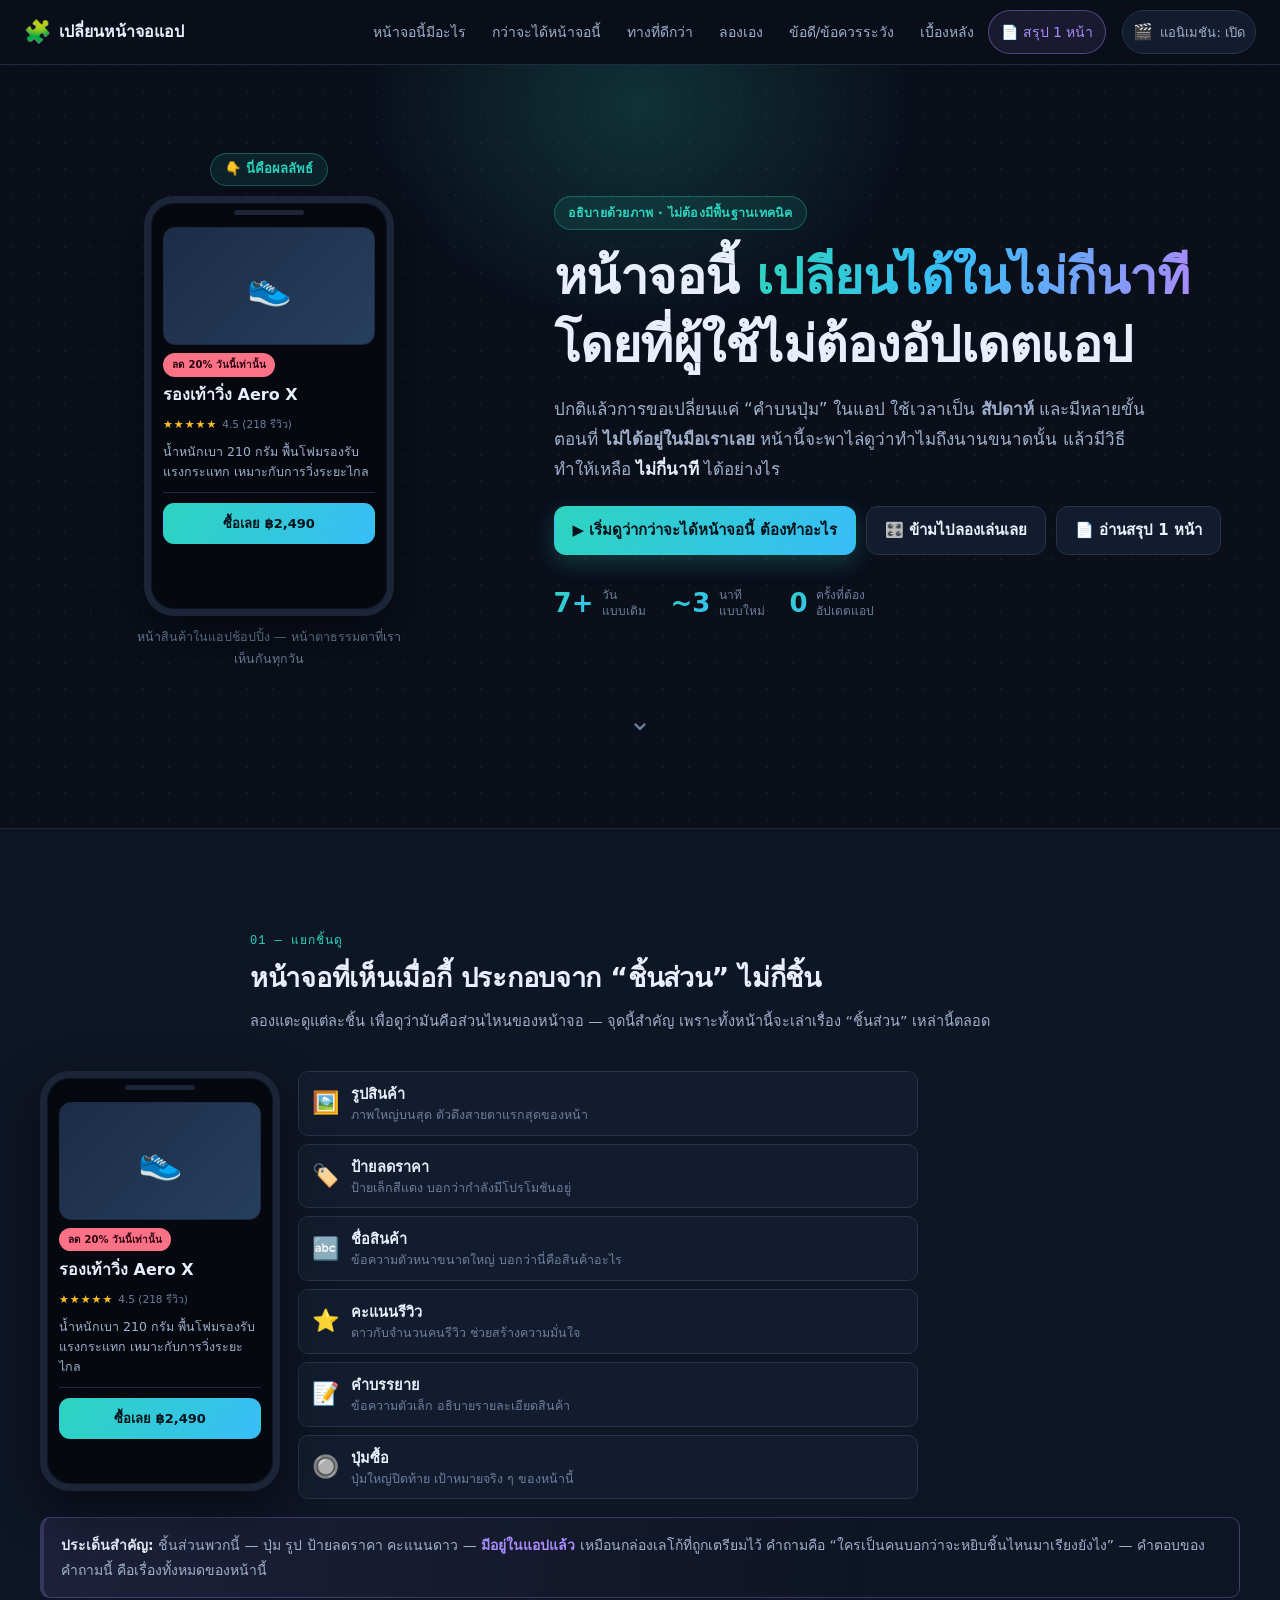
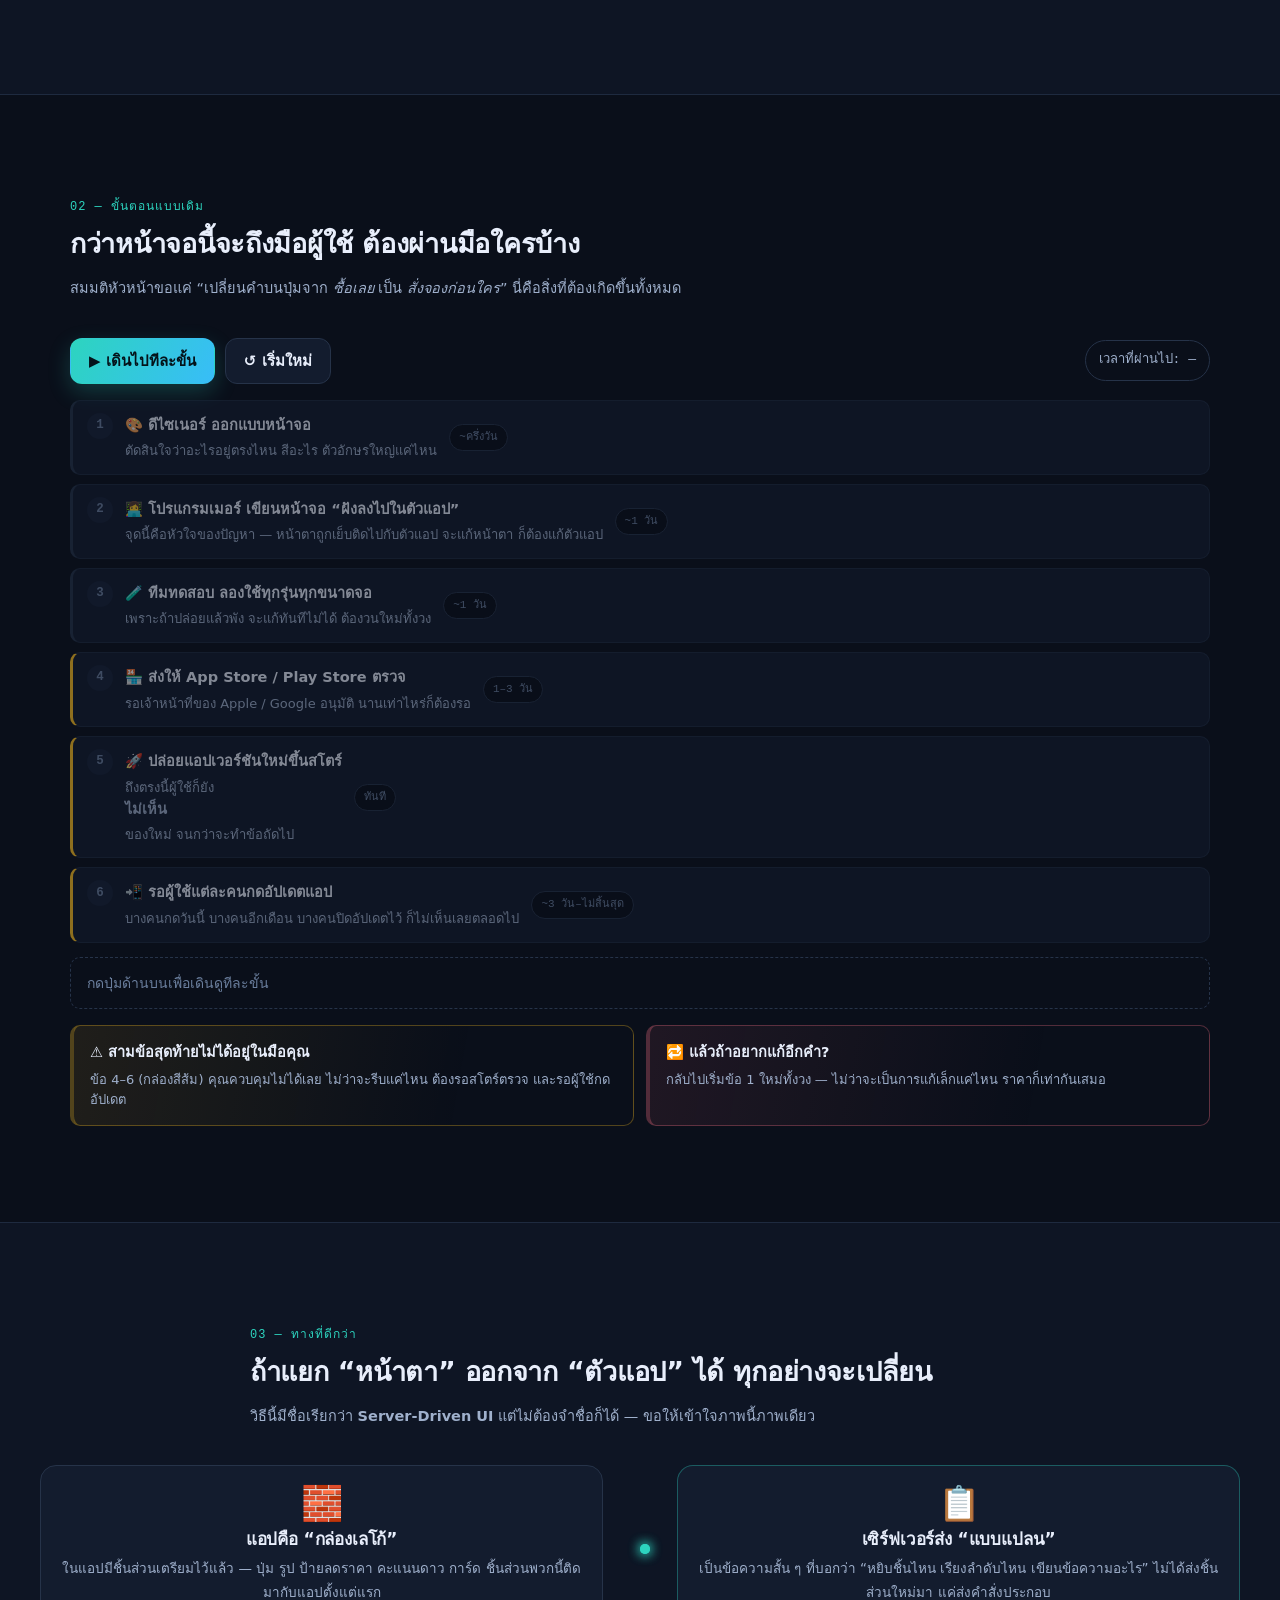
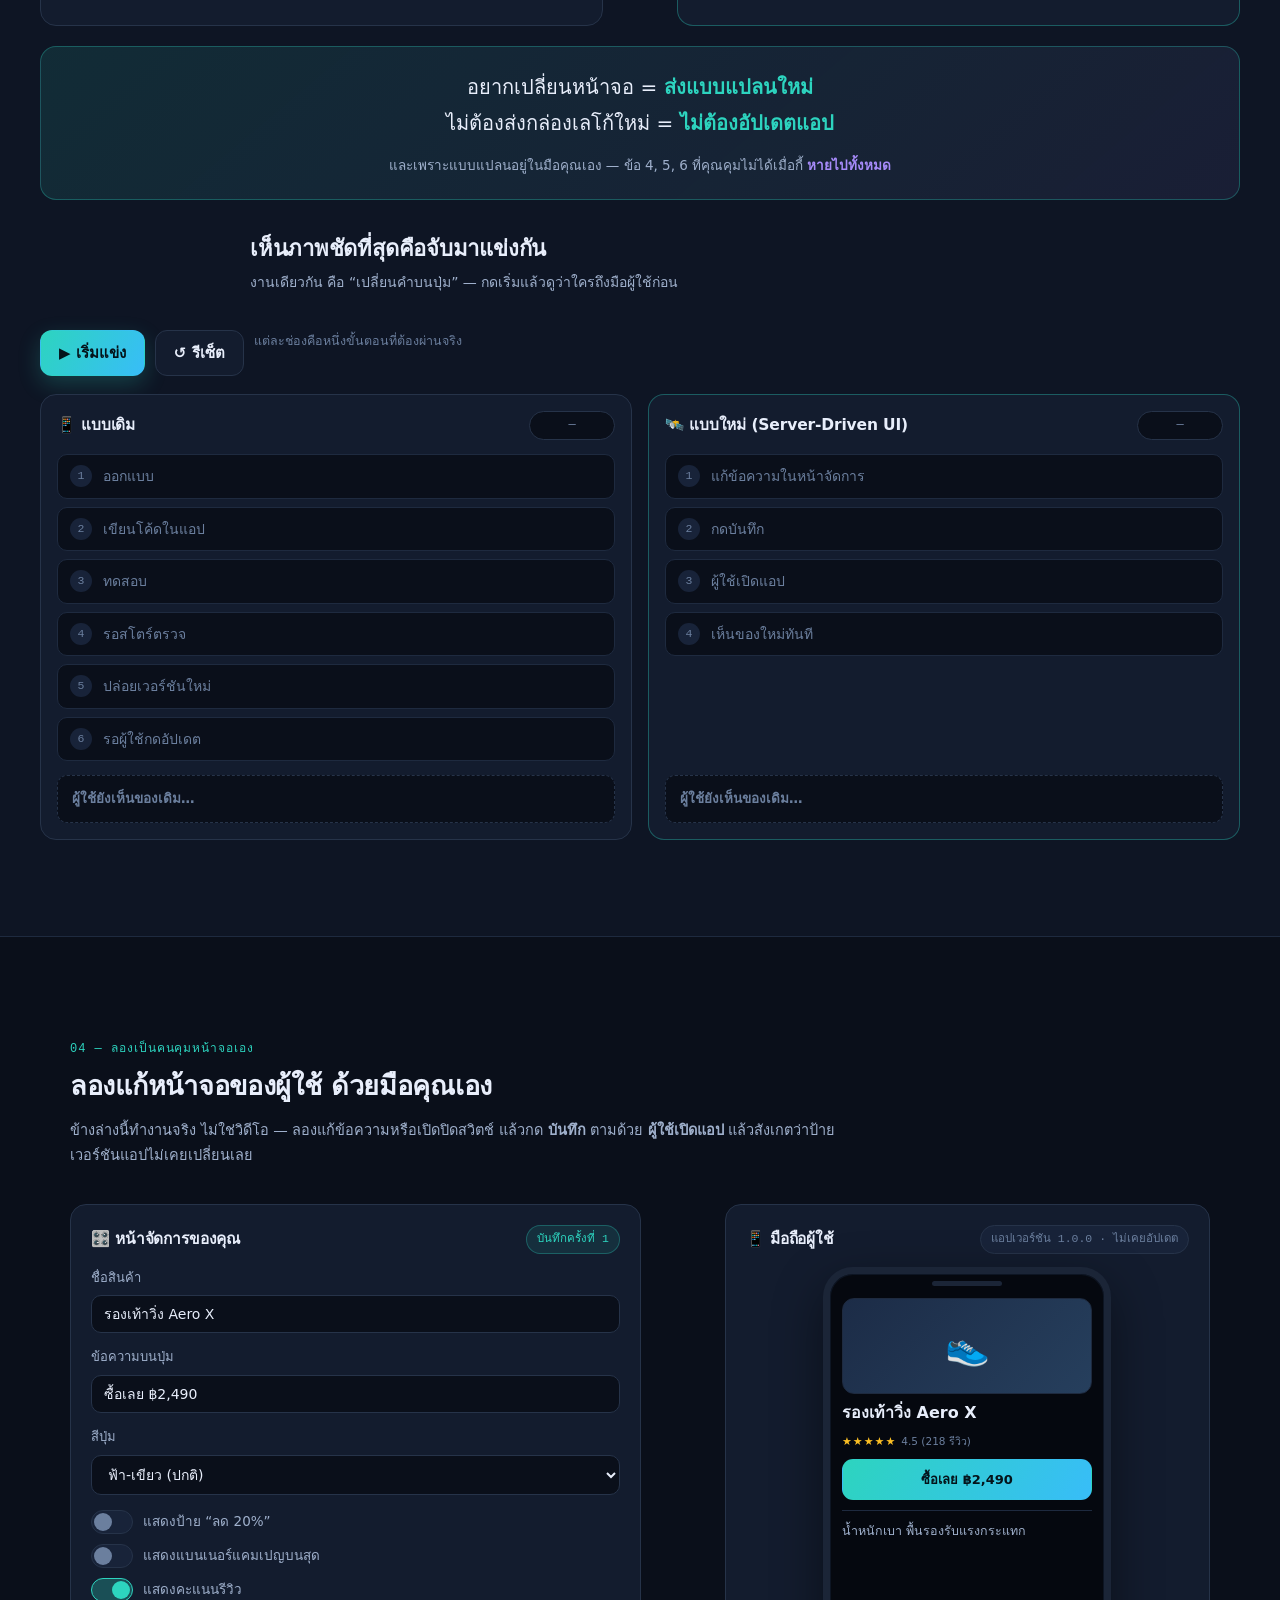
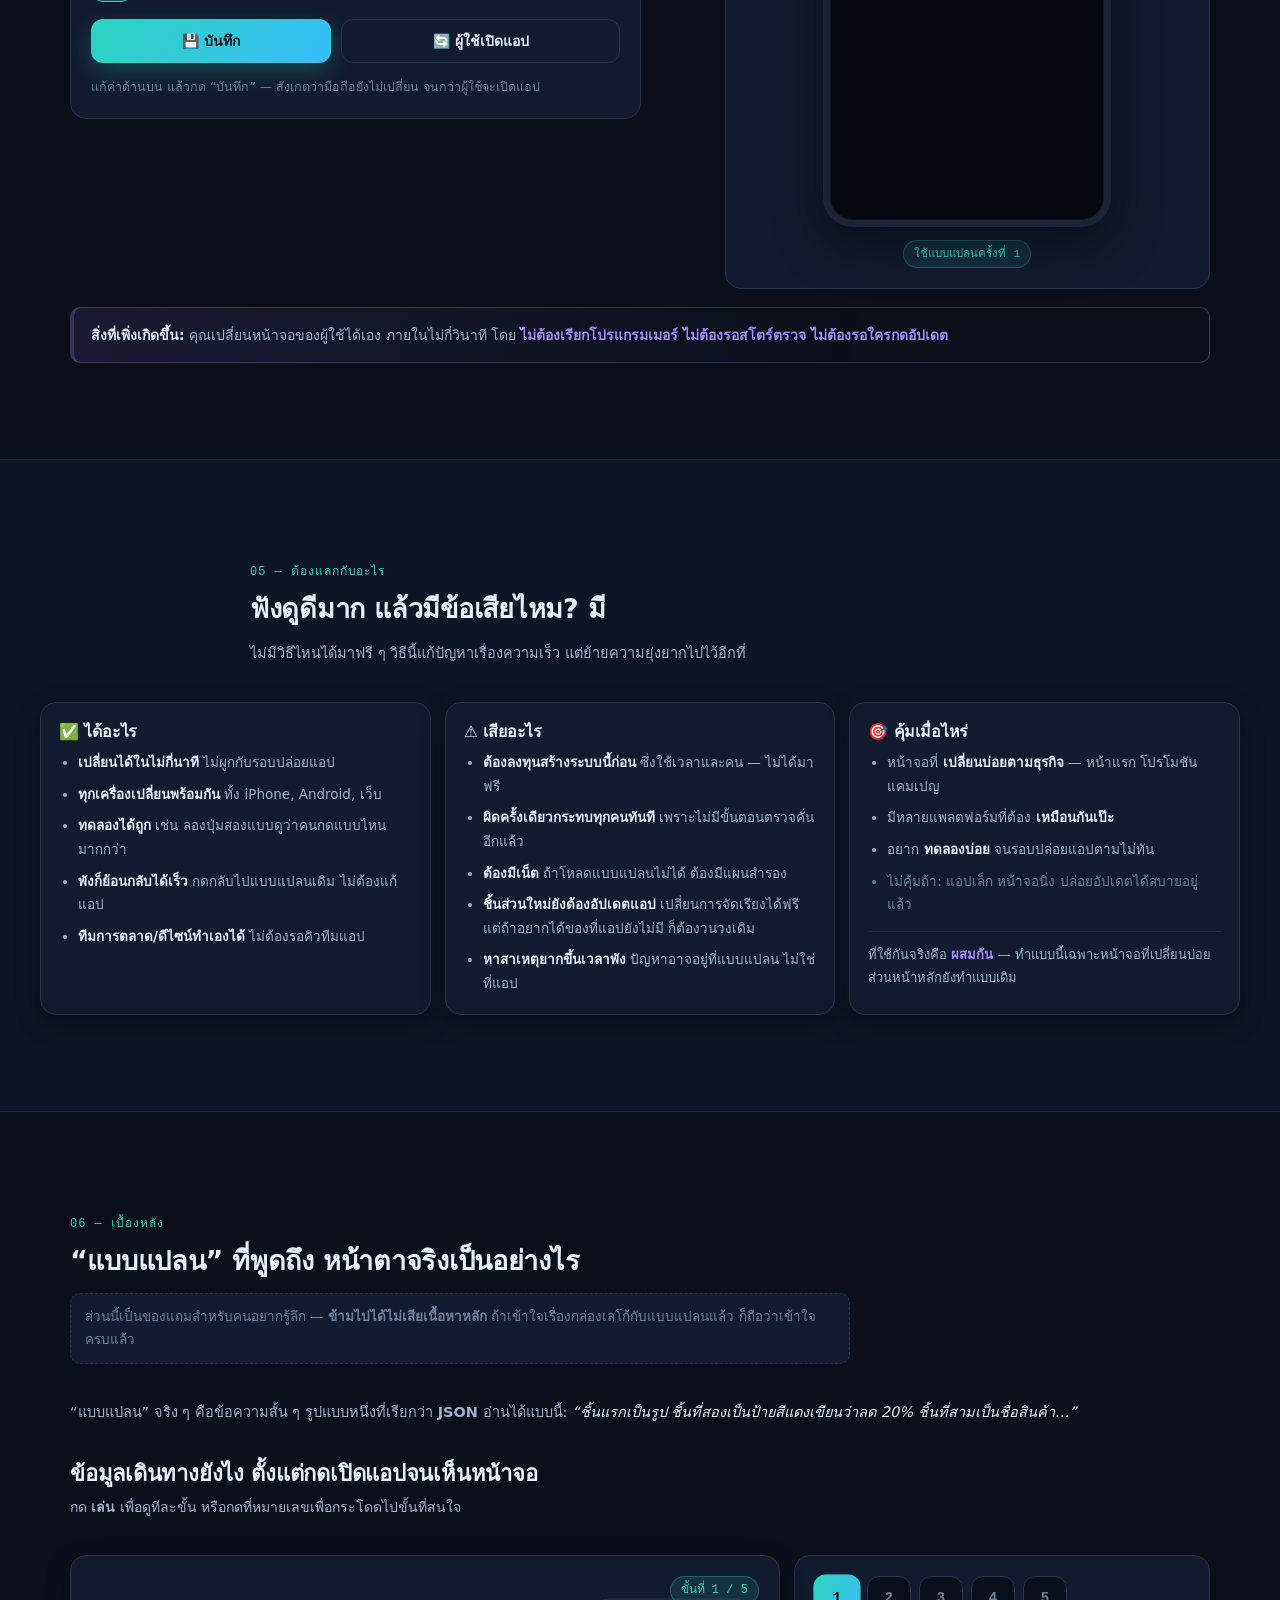
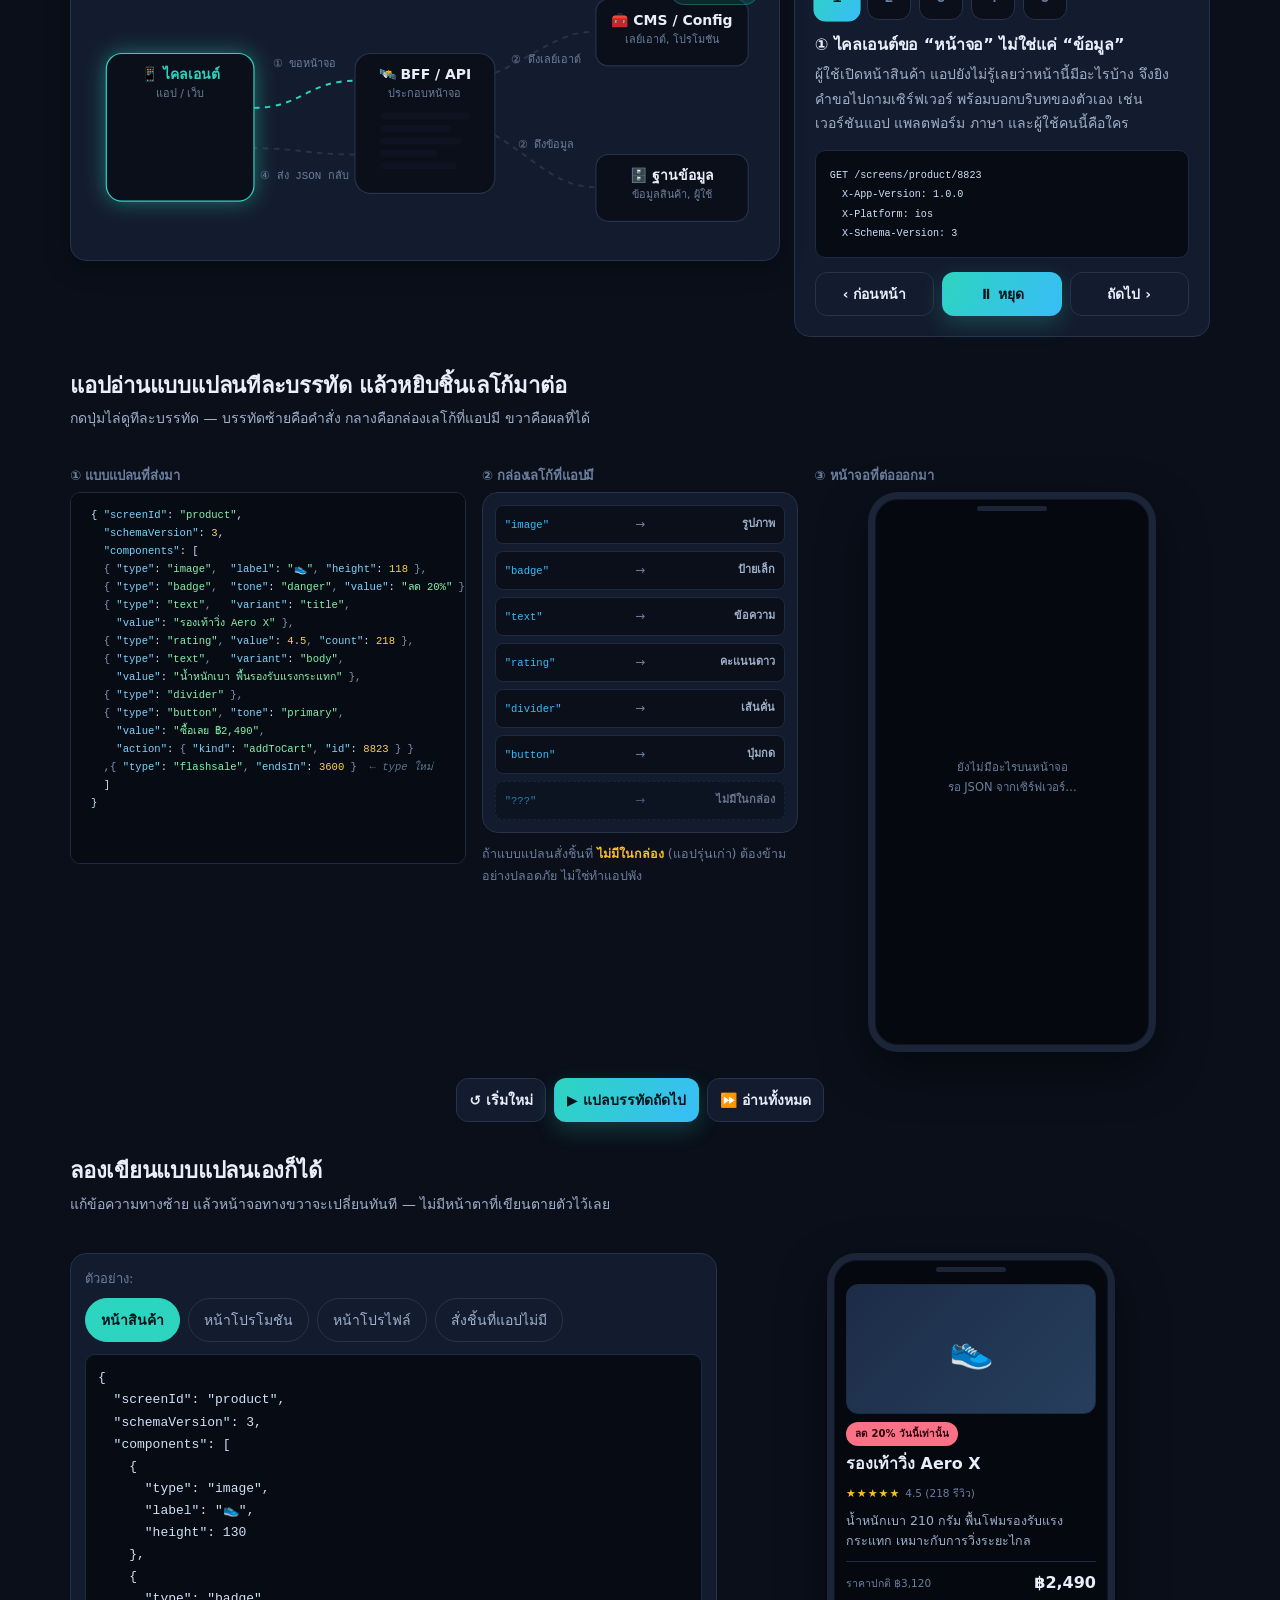
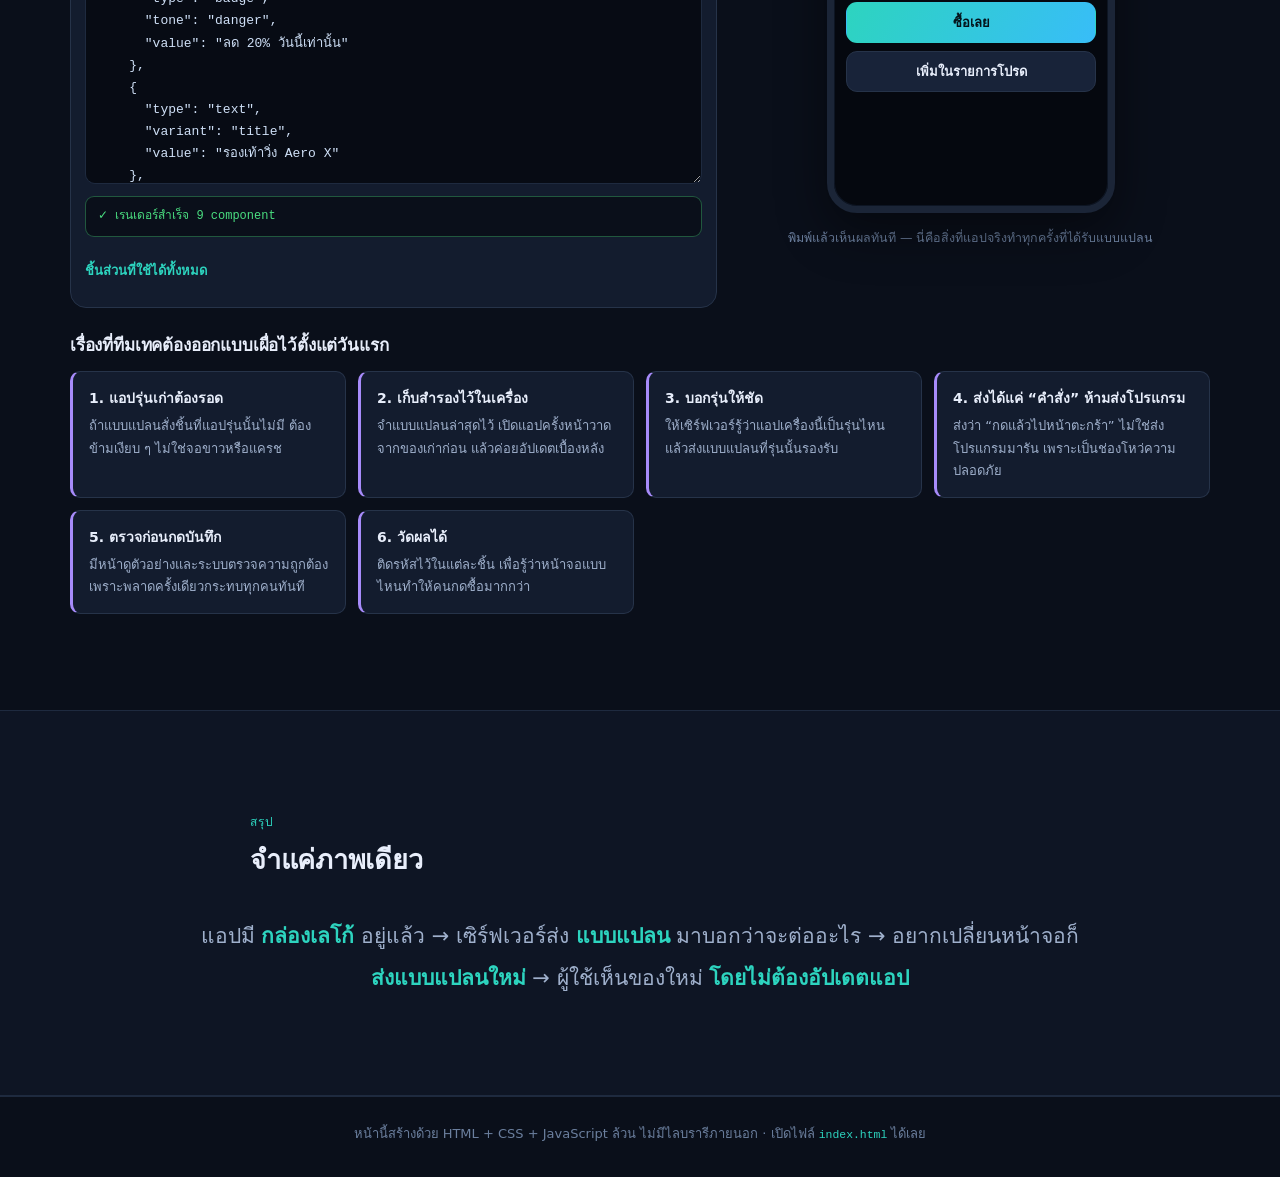
==== commit 0a00bc50: "เพิ่มหน้า infographic สรุป 1 หน้า หน้าใหม่ infographic.html สรุปทั้งเรื่องใน 6 บล็อก: ปัญหา → แนวคิด" ====
--- a/index.html
+++ b/index.html
@@ -23,6 +23,7 @@
     <a href="#try">ลองเอง</a>
     <a href="#tradeoff">ข้อดี/ข้อควรระวัง</a>
     <a href="#behind">เบื้องหลัง</a>
+    <a class="nav__links-alt" href="infographic.html">📄 สรุป 1 หน้า</a>
   </nav>
   <button class="motion-toggle" id="motionToggle" title="เปิด/ปิดแอนิเมชัน" aria-pressed="false">
     <span class="motion-toggle__icon" aria-hidden="true">🎬</span><span class="motion-toggle__label">แอนิเมชัน: เปิด</span>
@@ -56,6 +57,7 @@
       <div class="hero__cta">
         <a class="btn btn--primary" href="#howto">▶ เริ่มดูว่ากว่าจะได้หน้าจอนี้ ต้องทำอะไร</a>
         <a class="btn btn--ghost" href="#try">🎛️ ข้ามไปลองเล่นเลย</a>
+        <a class="btn btn--ghost" href="infographic.html">📄 อ่านสรุป 1 หน้า</a>
       </div>
       <ul class="hero__stats">
         <li><b>7+</b><span>วัน<br>แบบเดิม</span></li>
--- a/assets/css/style.css
+++ b/assets/css/style.css
@@ -120,6 +120,12 @@
 }
 .nav__links a.is-active {
   color: #04131a; background: linear-gradient(120deg, var(--brand), var(--brand-2)); font-weight: 700;
+}
+/* ลิงก์ข้ามหน้า — แยกหน้าตาให้เห็นว่าไม่ใช่การเลื่อนไปหัวข้อในหน้านี้ */
+.nav__links-alt {
+  color: var(--accent) !important;
+  border: 1px solid rgba(167, 139, 250, .4);
+  background: rgba(167, 139, 250, .1);
 }
 
 .motion-toggle {
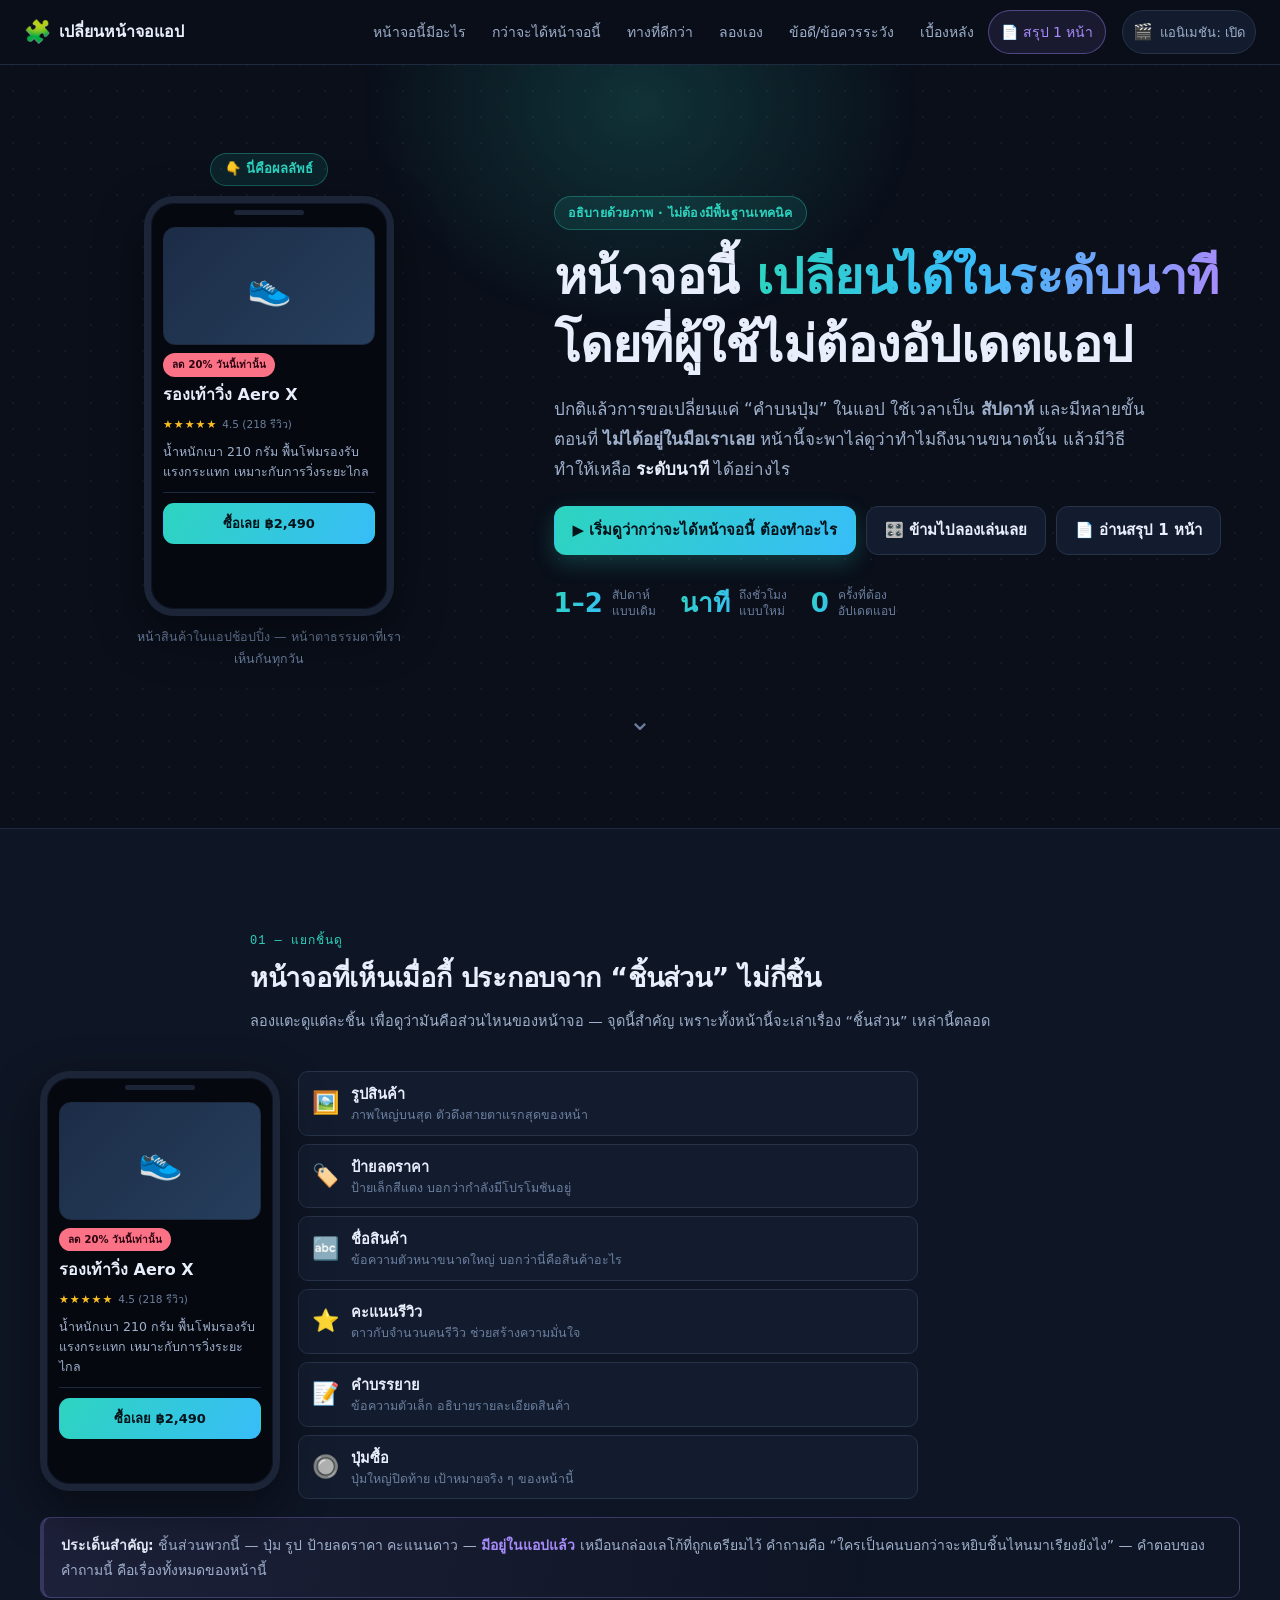
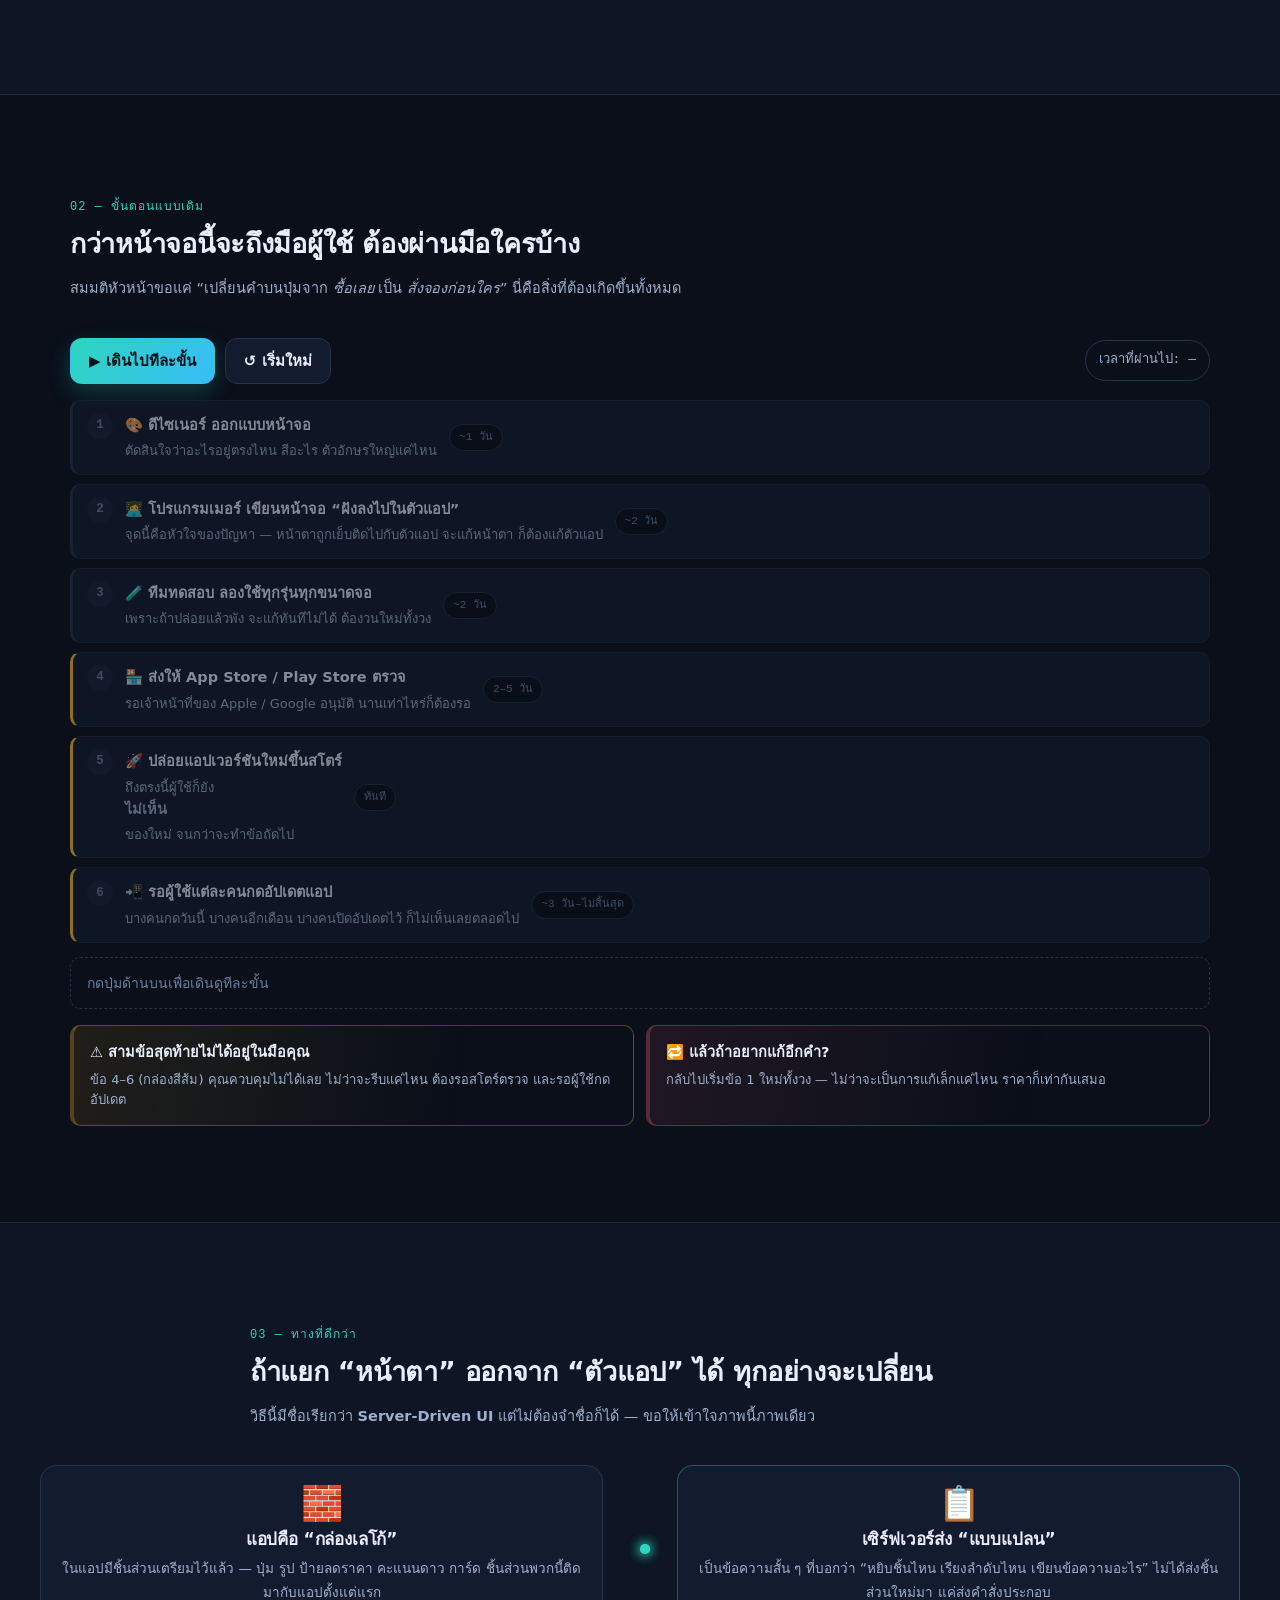
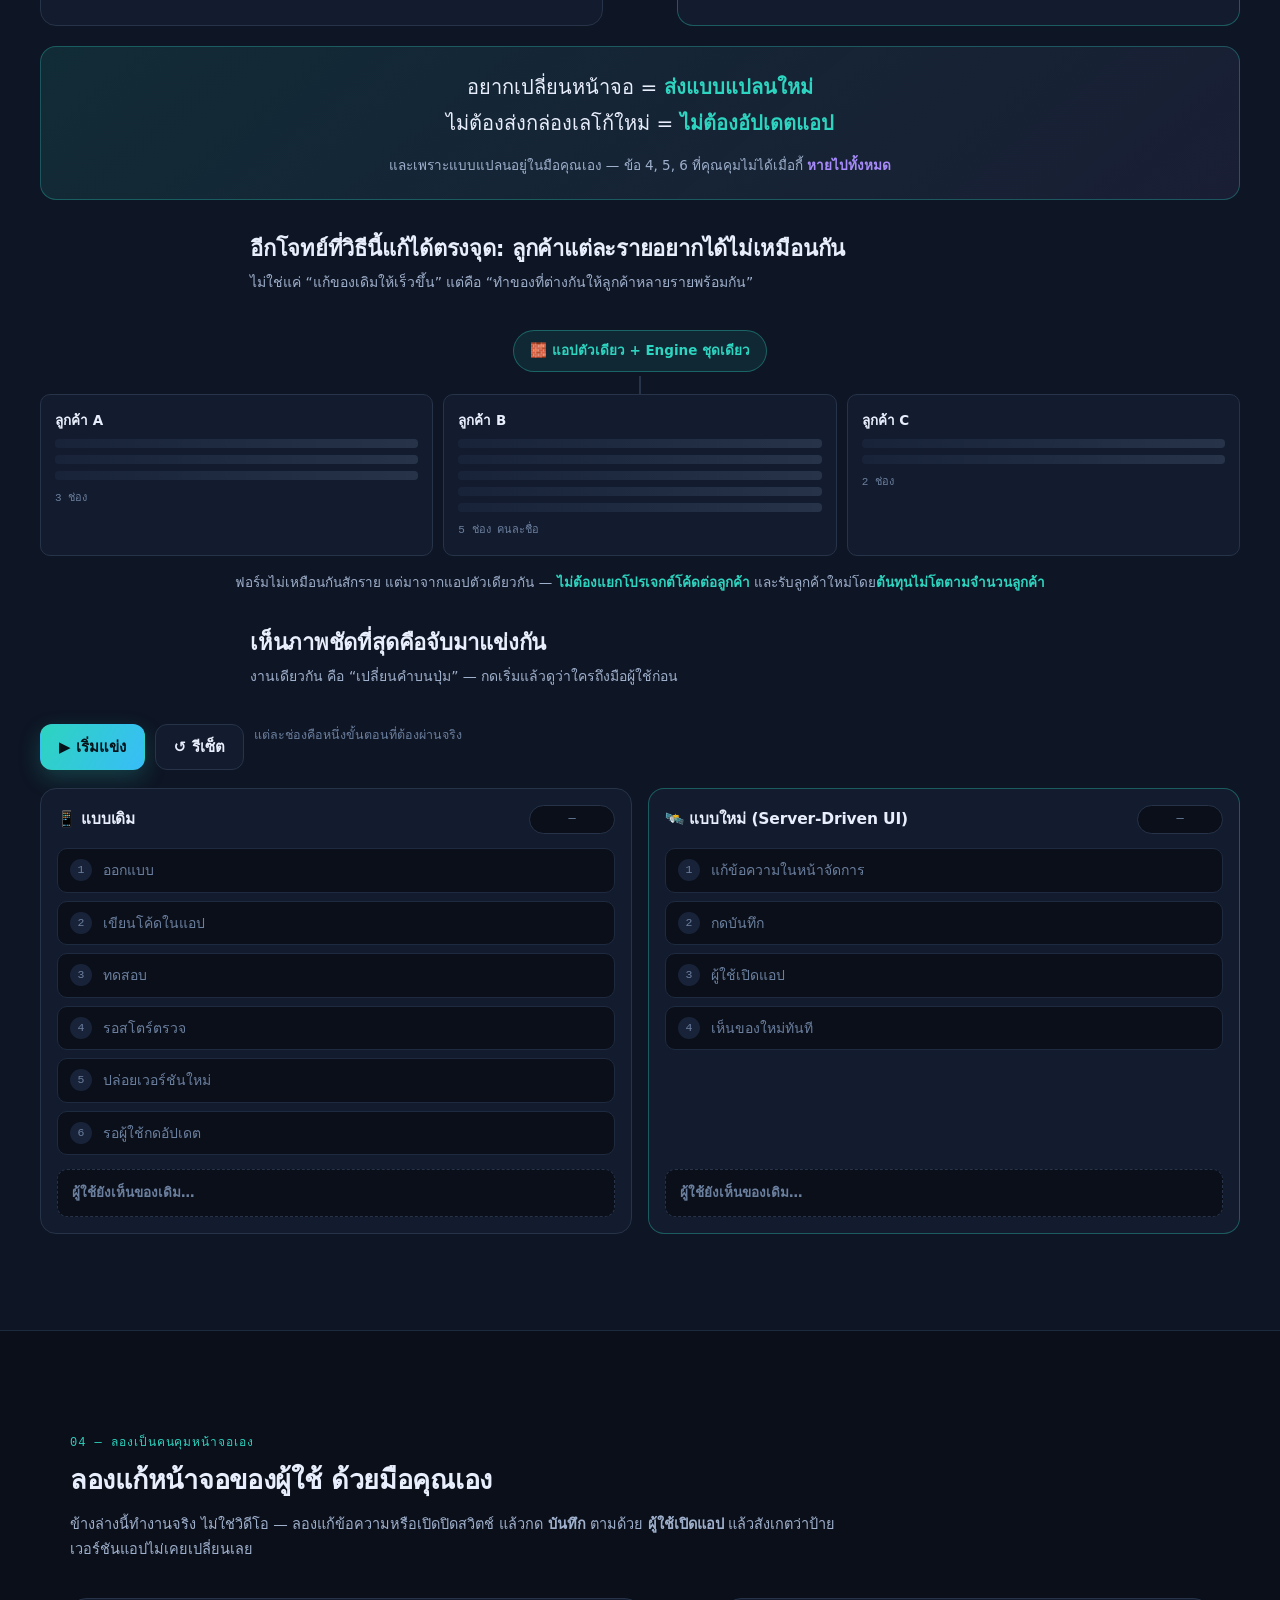
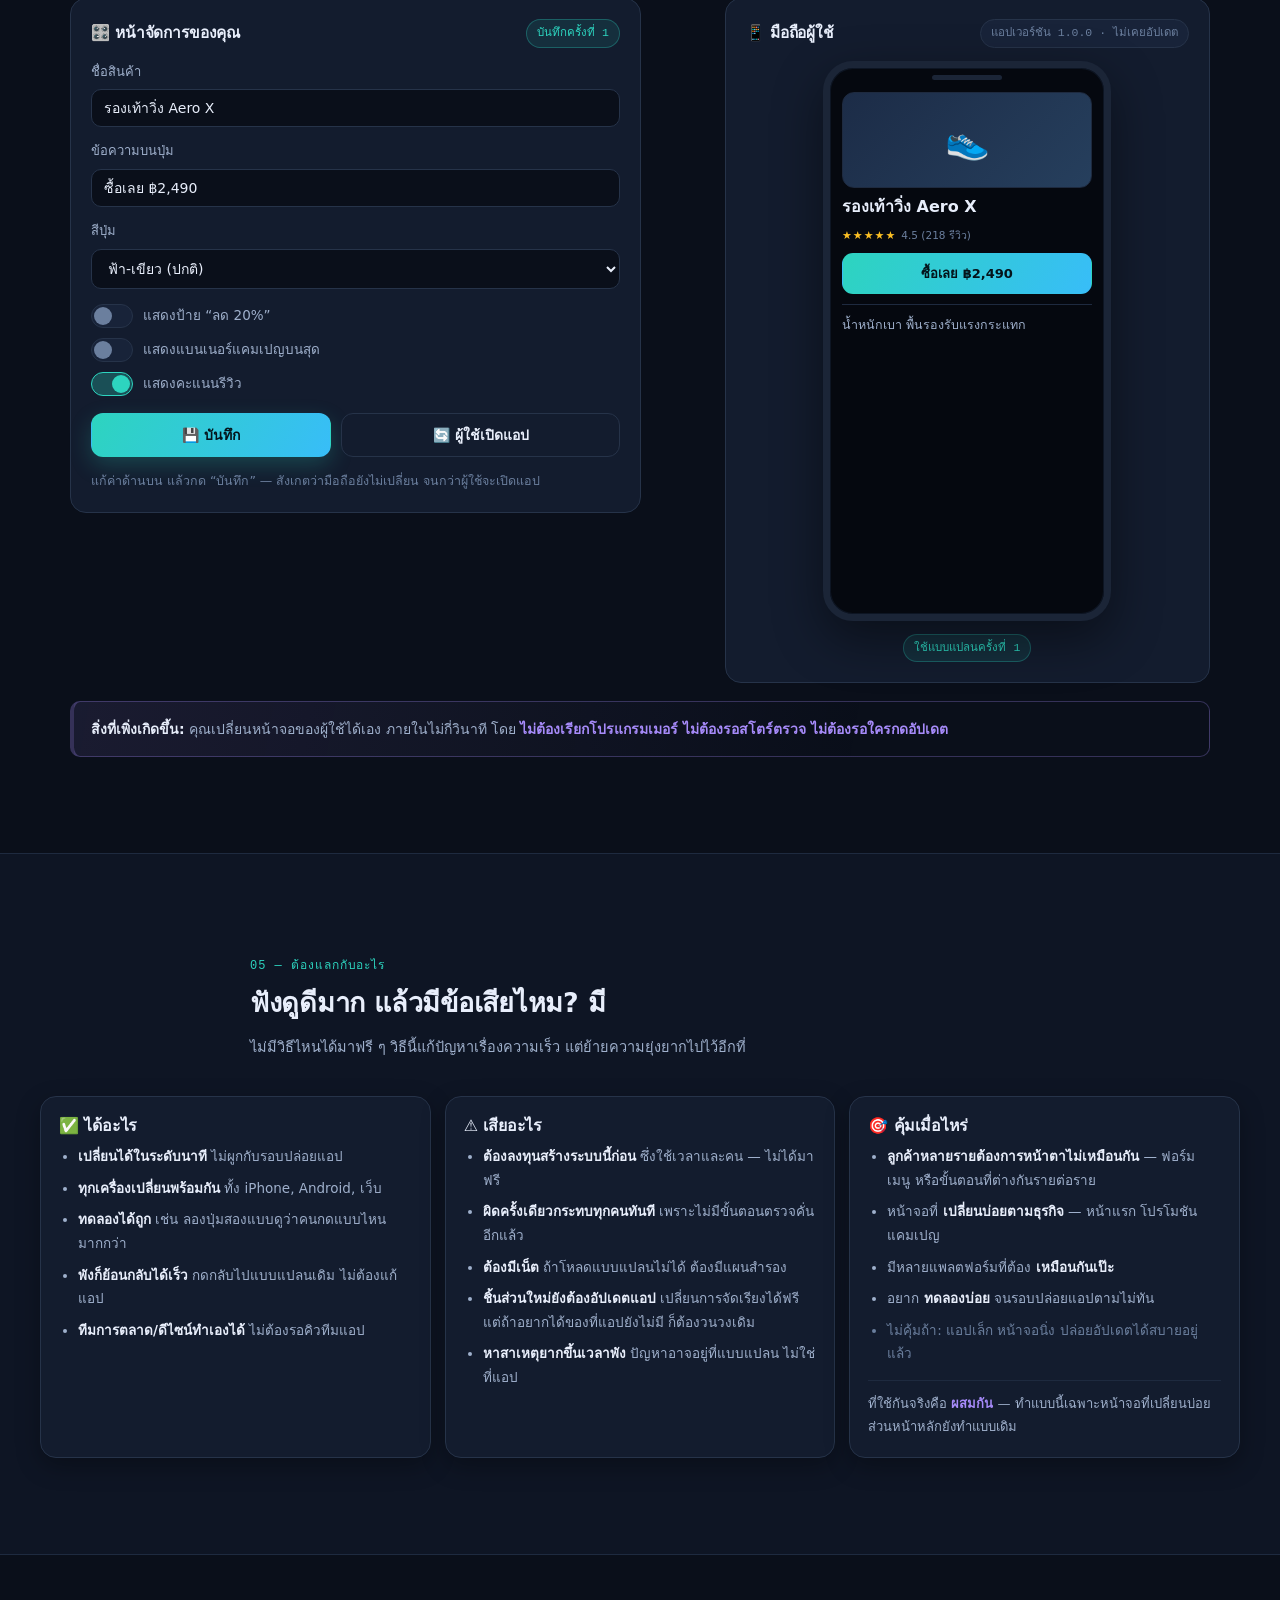
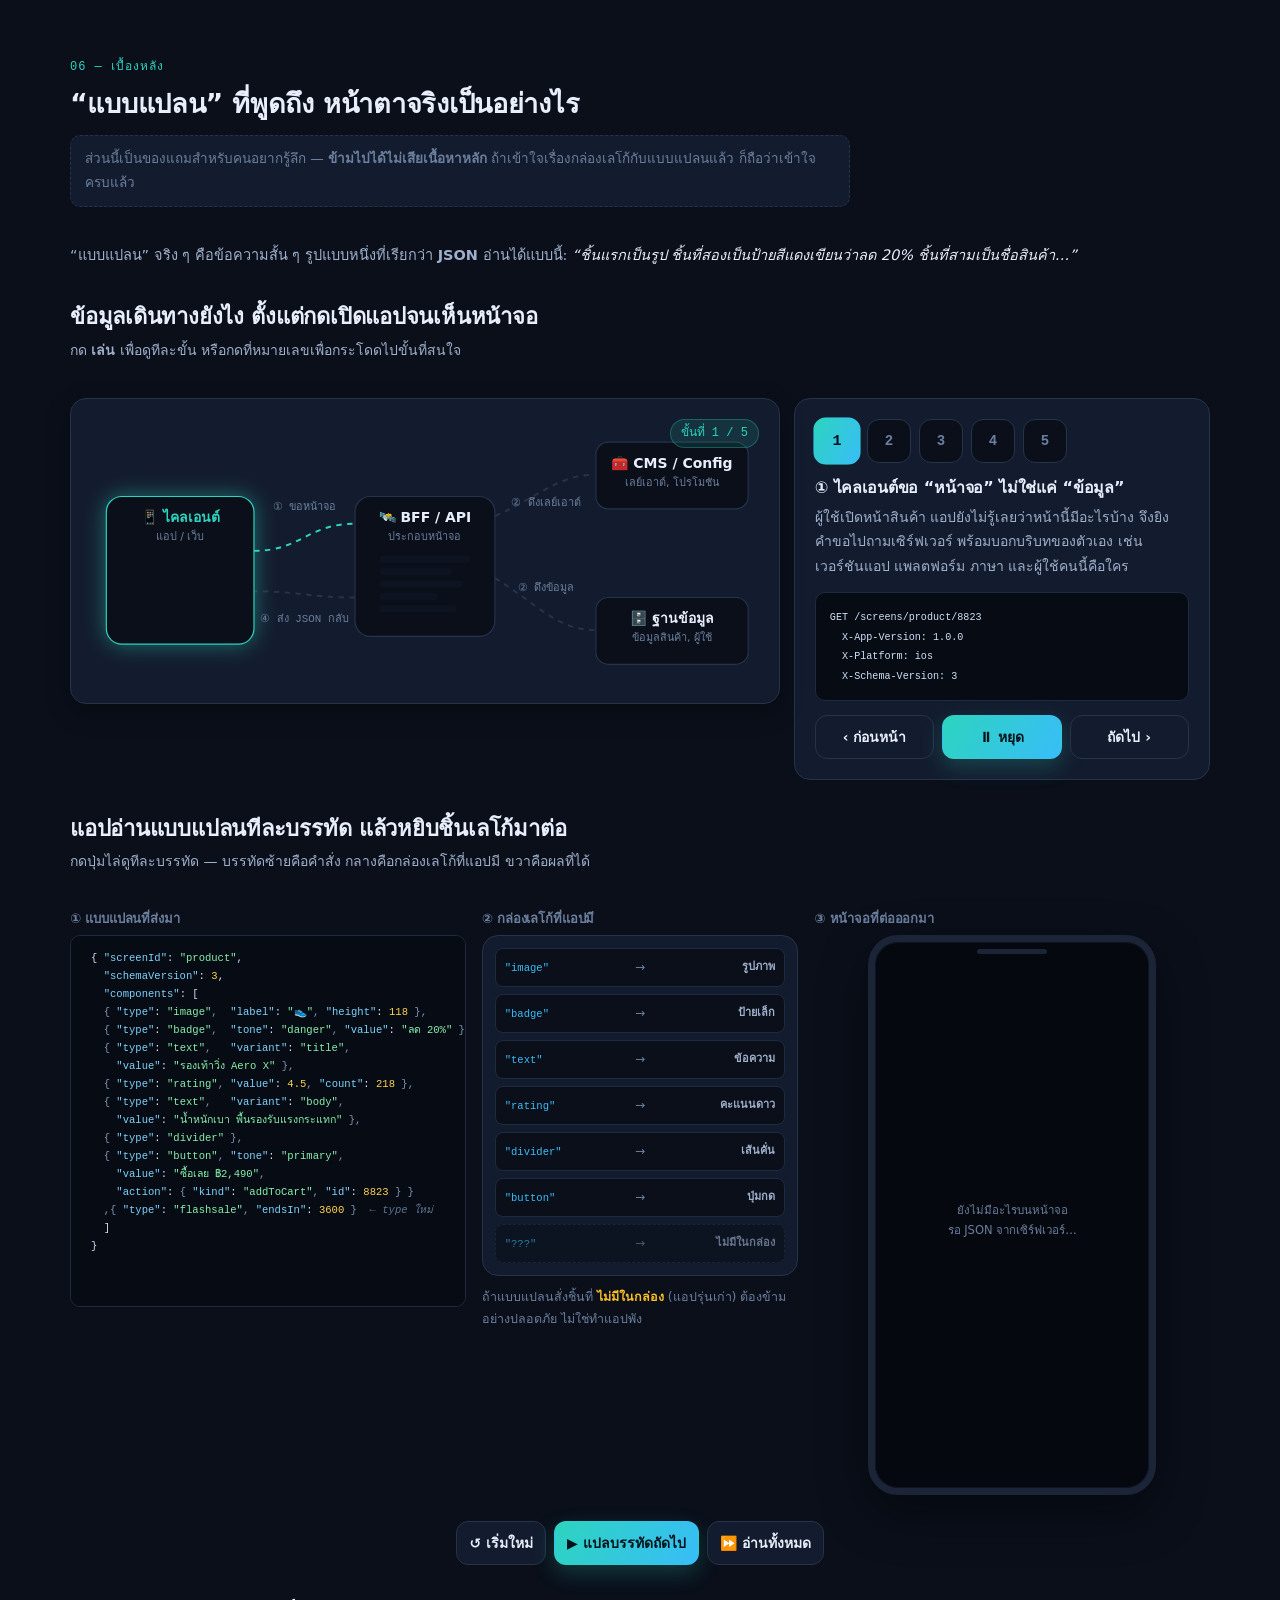
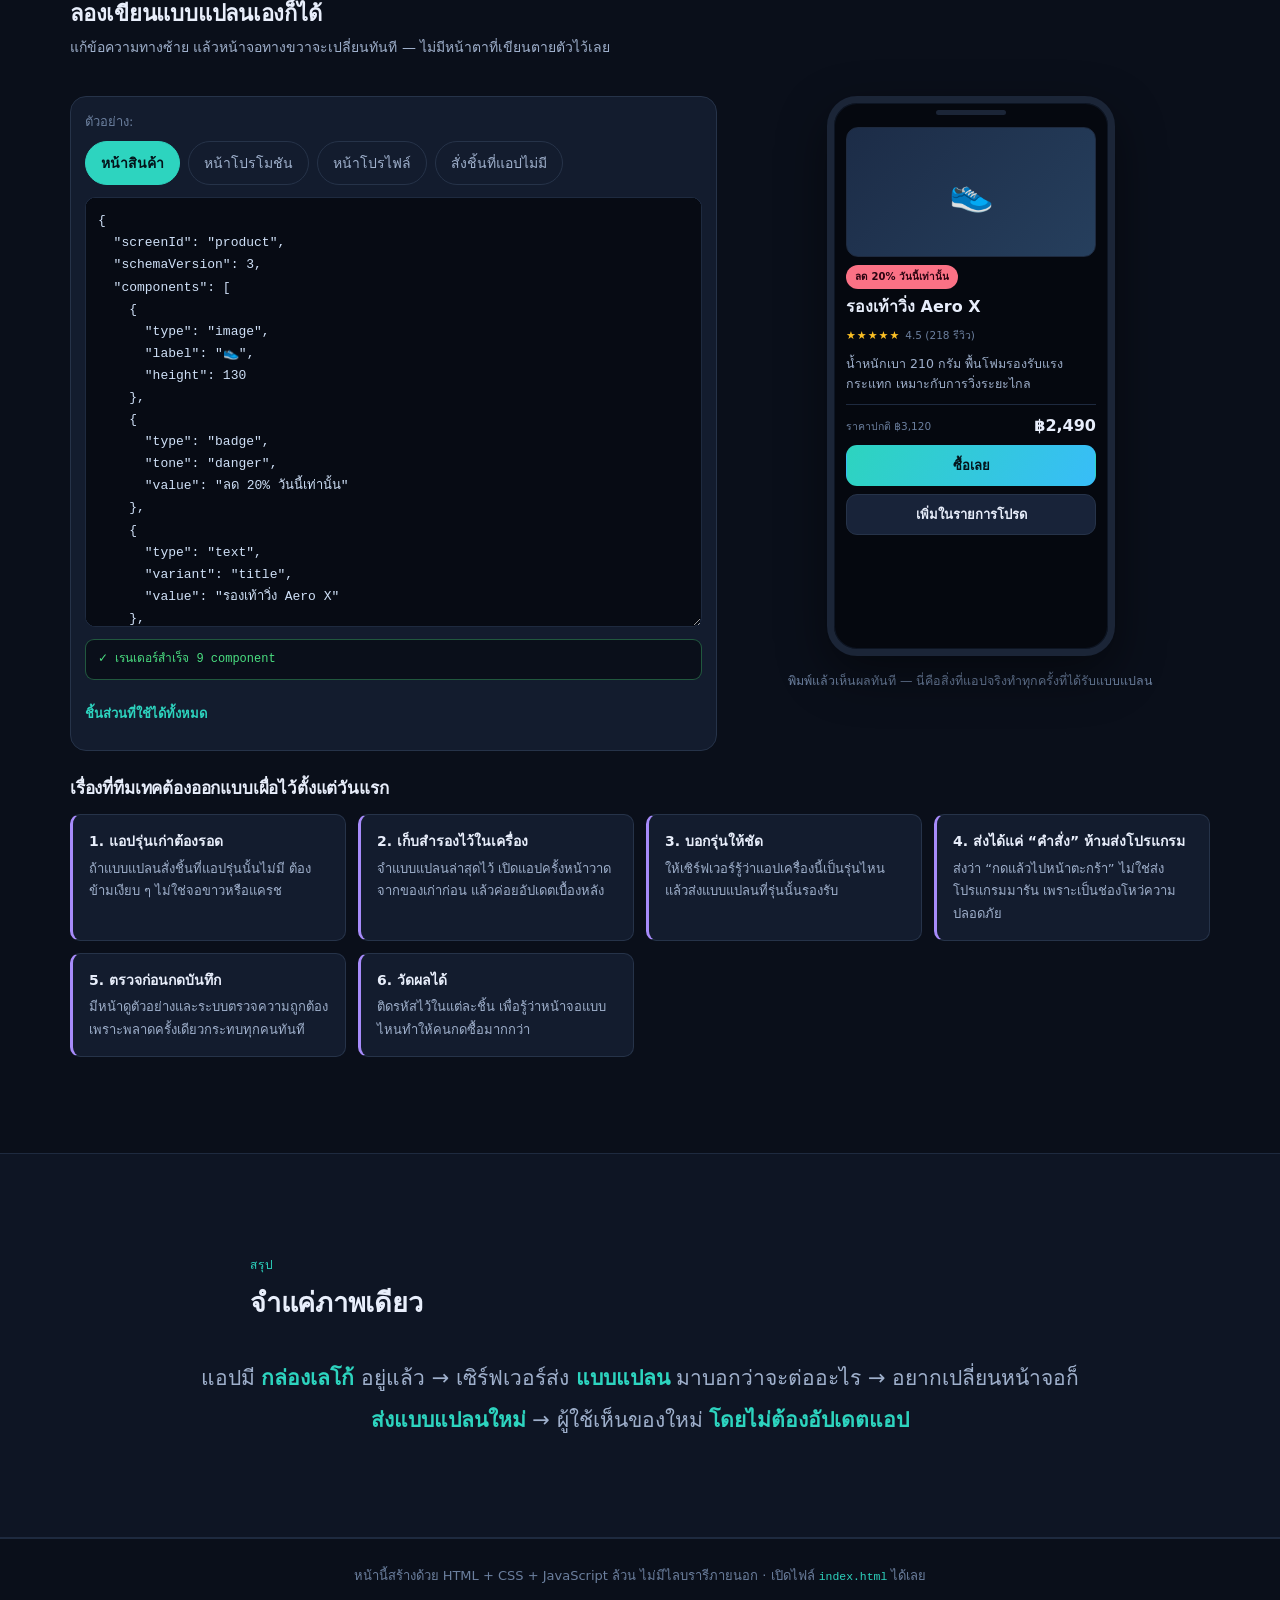
==== commit b7ad721e: "ปรับตัวเลขและเนื้อหาให้ตรงกับกรณีใช้งานจริง ตัวเลขเดิมบนเว็บ (7 วัน → 3 นาที) ไม่ตรงกับเอกสารอ้างอิง" ====
--- a/index.html
+++ b/index.html
@@ -3,8 +3,8 @@
 <head>
 <meta charset="UTF-8">
 <meta name="viewport" content="width=device-width, initial-scale=1">
-<title>เปลี่ยนหน้าจอแอปได้ในไม่กี่นาที — Server-Driven UI อธิบายด้วยภาพ</title>
-<meta name="description" content="เริ่มจากผลลัพธ์ที่เห็น แล้วไล่ย้อนว่ากว่าจะได้หน้าจอนั้นต้องผ่านอะไร และทำไม Server-Driven UI ทำให้เปลี่ยนหน้าจอได้ในไม่กี่นาที อธิบายด้วยแอนิเมชันแบบไม่ต้องมีพื้นฐานเทคนิค">
+<title>เปลี่ยนหน้าจอแอปได้ในระดับนาที — Server-Driven UI อธิบายด้วยภาพ</title>
+<meta name="description" content="เริ่มจากผลลัพธ์ที่เห็น แล้วไล่ย้อนว่ากว่าจะได้หน้าจอนั้นต้องผ่านอะไร และทำไม Server-Driven UI ทำให้เปลี่ยนหน้าจอได้ในระดับนาที อธิบายด้วยแอนิเมชันแบบไม่ต้องมีพื้นฐานเทคนิค">
 <link rel="stylesheet" href="assets/css/style.css">
 <link rel="icon" href="data:image/svg+xml,<svg xmlns='http://www.w3.org/2000/svg' viewBox='0 0 100 100'><text y='.9em' font-size='90'>🧩</text></svg>">
 </head>
@@ -48,11 +48,11 @@
 
     <div class="hero__copy">
       <span class="pill">อธิบายด้วยภาพ · ไม่ต้องมีพื้นฐานเทคนิค</span>
-      <h1>หน้าจอนี้ <em>เปลี่ยนได้ในไม่กี่นาที</em><br>โดยที่ผู้ใช้ไม่ต้องอัปเดตแอป</h1>
+      <h1>หน้าจอนี้ <em>เปลี่ยนได้ในระดับนาที</em><br>โดยที่ผู้ใช้ไม่ต้องอัปเดตแอป</h1>
       <p class="hero__lead">
         ปกติแล้วการขอเปลี่ยนแค่ “คำบนปุ่ม” ในแอป ใช้เวลาเป็น <strong>สัปดาห์</strong>
         และมีหลายขั้นตอนที่ <strong>ไม่ได้อยู่ในมือเราเลย</strong>
-        หน้านี้จะพาไล่ดูว่าทำไมถึงนานขนาดนั้น แล้วมีวิธีทำให้เหลือ <em>ไม่กี่นาที</em> ได้อย่างไร
+        หน้านี้จะพาไล่ดูว่าทำไมถึงนานขนาดนั้น แล้วมีวิธีทำให้เหลือ <em>ระดับนาที</em> ได้อย่างไร
       </p>
       <div class="hero__cta">
         <a class="btn btn--primary" href="#howto">▶ เริ่มดูว่ากว่าจะได้หน้าจอนี้ ต้องทำอะไร</a>
@@ -60,8 +60,8 @@
         <a class="btn btn--ghost" href="infographic.html">📄 อ่านสรุป 1 หน้า</a>
       </div>
       <ul class="hero__stats">
-        <li><b>7+</b><span>วัน<br>แบบเดิม</span></li>
-        <li><b>~3</b><span>นาที<br>แบบใหม่</span></li>
+        <li><b>1–2</b><span>สัปดาห์<br>แบบเดิม</span></li>
+        <li><b>นาที</b><span>ถึงชั่วโมง<br>แบบใหม่</span></li>
         <li><b>0</b><span>ครั้งที่ต้อง<br>อัปเดตแอป</span></li>
       </ul>
     </div>
@@ -113,38 +113,38 @@
     </div>
 
     <ol class="journey__list" id="journeyList">
-      <li class="journey__step" data-j data-days="0.5">
+      <li class="journey__step" data-j data-days="1">
         <span class="journey__num">1</span>
         <div class="journey__body">
           <b>🎨 ดีไซเนอร์ ออกแบบหน้าจอ</b>
           <p>ตัดสินใจว่าอะไรอยู่ตรงไหน สีอะไร ตัวอักษรใหญ่แค่ไหน</p>
         </div>
-        <span class="journey__cost">~ครึ่งวัน</span>
+        <span class="journey__cost">~1 วัน</span>
       </li>
-      <li class="journey__step" data-j data-days="1">
+      <li class="journey__step" data-j data-days="2">
         <span class="journey__num">2</span>
         <div class="journey__body">
           <b>👩‍💻 โปรแกรมเมอร์ เขียนหน้าจอ “ฝังลงไปในตัวแอป”</b>
           <p>จุดนี้คือหัวใจของปัญหา — หน้าตาถูกเย็บติดไปกับตัวแอป
              จะแก้หน้าตา ก็ต้องแก้ตัวแอป</p>
         </div>
-        <span class="journey__cost">~1 วัน</span>
+        <span class="journey__cost">~2 วัน</span>
       </li>
-      <li class="journey__step" data-j data-days="1">
+      <li class="journey__step" data-j data-days="2">
         <span class="journey__num">3</span>
         <div class="journey__body">
           <b>🧪 ทีมทดสอบ ลองใช้ทุกรุ่นทุกขนาดจอ</b>
           <p>เพราะถ้าปล่อยแล้วพัง จะแก้ทันทีไม่ได้ ต้องวนใหม่ทั้งวง</p>
         </div>
-        <span class="journey__cost">~1 วัน</span>
+        <span class="journey__cost">~2 วัน</span>
       </li>
-      <li class="journey__step journey__step--out" data-j data-days="2">
+      <li class="journey__step journey__step--out" data-j data-days="3">
         <span class="journey__num">4</span>
         <div class="journey__body">
           <b>🏪 ส่งให้ App Store / Play Store ตรวจ</b>
           <p>รอเจ้าหน้าที่ของ Apple / Google อนุมัติ นานเท่าไหร่ก็ต้องรอ</p>
         </div>
-        <span class="journey__cost">1–3 วัน</span>
+        <span class="journey__cost">2–5 วัน</span>
       </li>
       <li class="journey__step journey__step--out" data-j data-days="0">
         <span class="journey__num">5</span>
@@ -222,6 +222,40 @@
     </p>
   </div>
 
+  <!-- โจทย์ที่วิธีนี้แก้ได้ตรงที่สุด และเป็นเหตุผลที่ใช้กันจริงในงาน B2B -->
+  <div class="section__head section__head--sub reveal">
+    <h3>อีกโจทย์ที่วิธีนี้แก้ได้ตรงจุด: ลูกค้าแต่ละรายอยากได้ไม่เหมือนกัน</h3>
+    <p>ไม่ใช่แค่ “แก้ของเดิมให้เร็วขึ้น” แต่คือ “ทำของที่ต่างกันให้ลูกค้าหลายรายพร้อมกัน”</p>
+  </div>
+
+  <div class="tenants reveal">
+    <div class="tenants__engine">
+      <span>🧱 แอปตัวเดียว + Engine ชุดเดียว</span>
+      <i class="tenants__pipe" aria-hidden="true"></i>
+    </div>
+    <div class="tenants__row">
+      <div class="tenant">
+        <b>ลูกค้า A</b>
+        <i></i><i></i><i></i>
+        <span>3 ช่อง</span>
+      </div>
+      <div class="tenant">
+        <b>ลูกค้า B</b>
+        <i></i><i></i><i></i><i></i><i></i>
+        <span>5 ช่อง คนละชื่อ</span>
+      </div>
+      <div class="tenant">
+        <b>ลูกค้า C</b>
+        <i></i><i></i>
+        <span>2 ช่อง</span>
+      </div>
+    </div>
+    <p class="tenants__cap">
+      ฟอร์มไม่เหมือนกันสักราย แต่มาจากแอปตัวเดียวกัน — <b>ไม่ต้องแยกโปรเจกต์โค้ดต่อลูกค้า</b>
+      และรับลูกค้าใหม่โดย<b>ต้นทุนไม่โตตามจำนวนลูกค้า</b>
+    </p>
+  </div>
+
   <div class="section__head section__head--sub reveal">
     <h3>เห็นภาพชัดที่สุดคือจับมาแข่งกัน</h3>
     <p>งานเดียวกัน คือ “เปลี่ยนคำบนปุ่ม” — กดเริ่มแล้วดูว่าใครถึงมือผู้ใช้ก่อน</p>
@@ -351,7 +385,7 @@
     <article class="card card--good">
       <h3>✅ ได้อะไร</h3>
       <ul>
-        <li><b>เปลี่ยนได้ในไม่กี่นาที</b> ไม่ผูกกับรอบปล่อยแอป</li>
+        <li><b>เปลี่ยนได้ในระดับนาที</b> ไม่ผูกกับรอบปล่อยแอป</li>
         <li><b>ทุกเครื่องเปลี่ยนพร้อมกัน</b> ทั้ง iPhone, Android, เว็บ</li>
         <li><b>ทดลองได้ถูก</b> เช่น ลองปุ่มสองแบบดูว่าคนกดแบบไหนมากกว่า</li>
         <li><b>พังก็ย้อนกลับได้เร็ว</b> กดกลับไปแบบแปลนเดิม ไม่ต้องแก้แอป</li>
@@ -372,6 +406,7 @@
     <article class="card card--tip">
       <h3>🎯 คุ้มเมื่อไหร่</h3>
       <ul>
+        <li><b>ลูกค้าหลายรายต้องการหน้าตาไม่เหมือนกัน</b> — ฟอร์ม เมนู หรือขั้นตอนที่ต่างกันรายต่อราย</li>
         <li>หน้าจอที่ <b>เปลี่ยนบ่อยตามธุรกิจ</b> — หน้าแรก โปรโมชัน แคมเปญ</li>
         <li>มีหลายแพลตฟอร์มที่ต้อง <b>เหมือนกันเป๊ะ</b></li>
         <li>อยาก <b>ทดลองบ่อย</b> จนรอบปล่อยแอปตามไม่ทัน</li>
--- a/assets/css/style.css
+++ b/assets/css/style.css
@@ -473,6 +473,37 @@
   85%, 100% { top: calc(100% - 4px); transform: translateX(-50%) scale(0); opacity: 0; }
 }
 
+/* --------------------------- ลูกค้าหลายรายจาก engine เดียว --------------------------- */
+.tenants { margin-bottom: 26px; }
+.tenants__engine { position: relative; text-align: center; padding-bottom: 22px; }
+.tenants__engine span {
+  display: inline-block; font-size: 13.5px; font-weight: 700; color: var(--brand);
+  background: rgba(45, 212, 191, .1); border: 1px solid rgba(45, 212, 191, .35);
+  padding: 8px 16px; border-radius: 999px;
+}
+/* เส้นแยกออกเป็นสามสาย สื่อว่า engine เดียวแตกไปหลายลูกค้า */
+.tenants__pipe {
+  position: absolute; left: 50%; bottom: 0; transform: translateX(-50%);
+  width: 2px; height: 18px; background: var(--line);
+}
+.tenants__row { display: grid; gap: 10px; }
+.tenant {
+  background: var(--surface); border: 1px solid var(--line);
+  border-radius: var(--radius-sm); padding: 14px;
+  display: grid; gap: 7px; align-content: start;
+}
+.tenant b { font-size: 13.5px; color: var(--text); }
+/* แต่ละแท่งคือหนึ่งช่องกรอกในฟอร์ม — จำนวนไม่เท่ากันคือประเด็นทั้งหมด */
+.tenant i {
+  display: block; height: 9px; border-radius: 4px;
+  background: linear-gradient(90deg, var(--surface-2), var(--line));
+}
+.tenant span { font-family: var(--mono); font-size: 11px; color: var(--text-faint); margin-top: 2px; }
+.tenants__cap {
+  margin: 14px 0 0; text-align: center; font-size: 13.5px; color: var(--text-dim); line-height: 1.8;
+}
+.tenants__cap b { color: var(--brand); }
+
 .punch {
   text-align: center; padding: 22px 18px; margin-bottom: 26px;
   background: linear-gradient(140deg, rgba(45, 212, 191, .12), rgba(167, 139, 250, .08));
@@ -988,6 +1019,7 @@
   .journey__clock { flex: 0 0 auto; margin-left: auto; }
   .journey__toolbar .btn { flex: 0 0 auto; }
   .journey__insight { grid-template-columns: 1fr 1fr; }
+  .tenants__row { grid-template-columns: repeat(3, 1fr); }
   .lego { grid-template-columns: 1fr 54px 1fr; }
   .lego__arrow { width: auto; height: 4px; align-self: center; }
   .lego__dot { animation: legoRight 2.4s ease-in-out infinite; }
